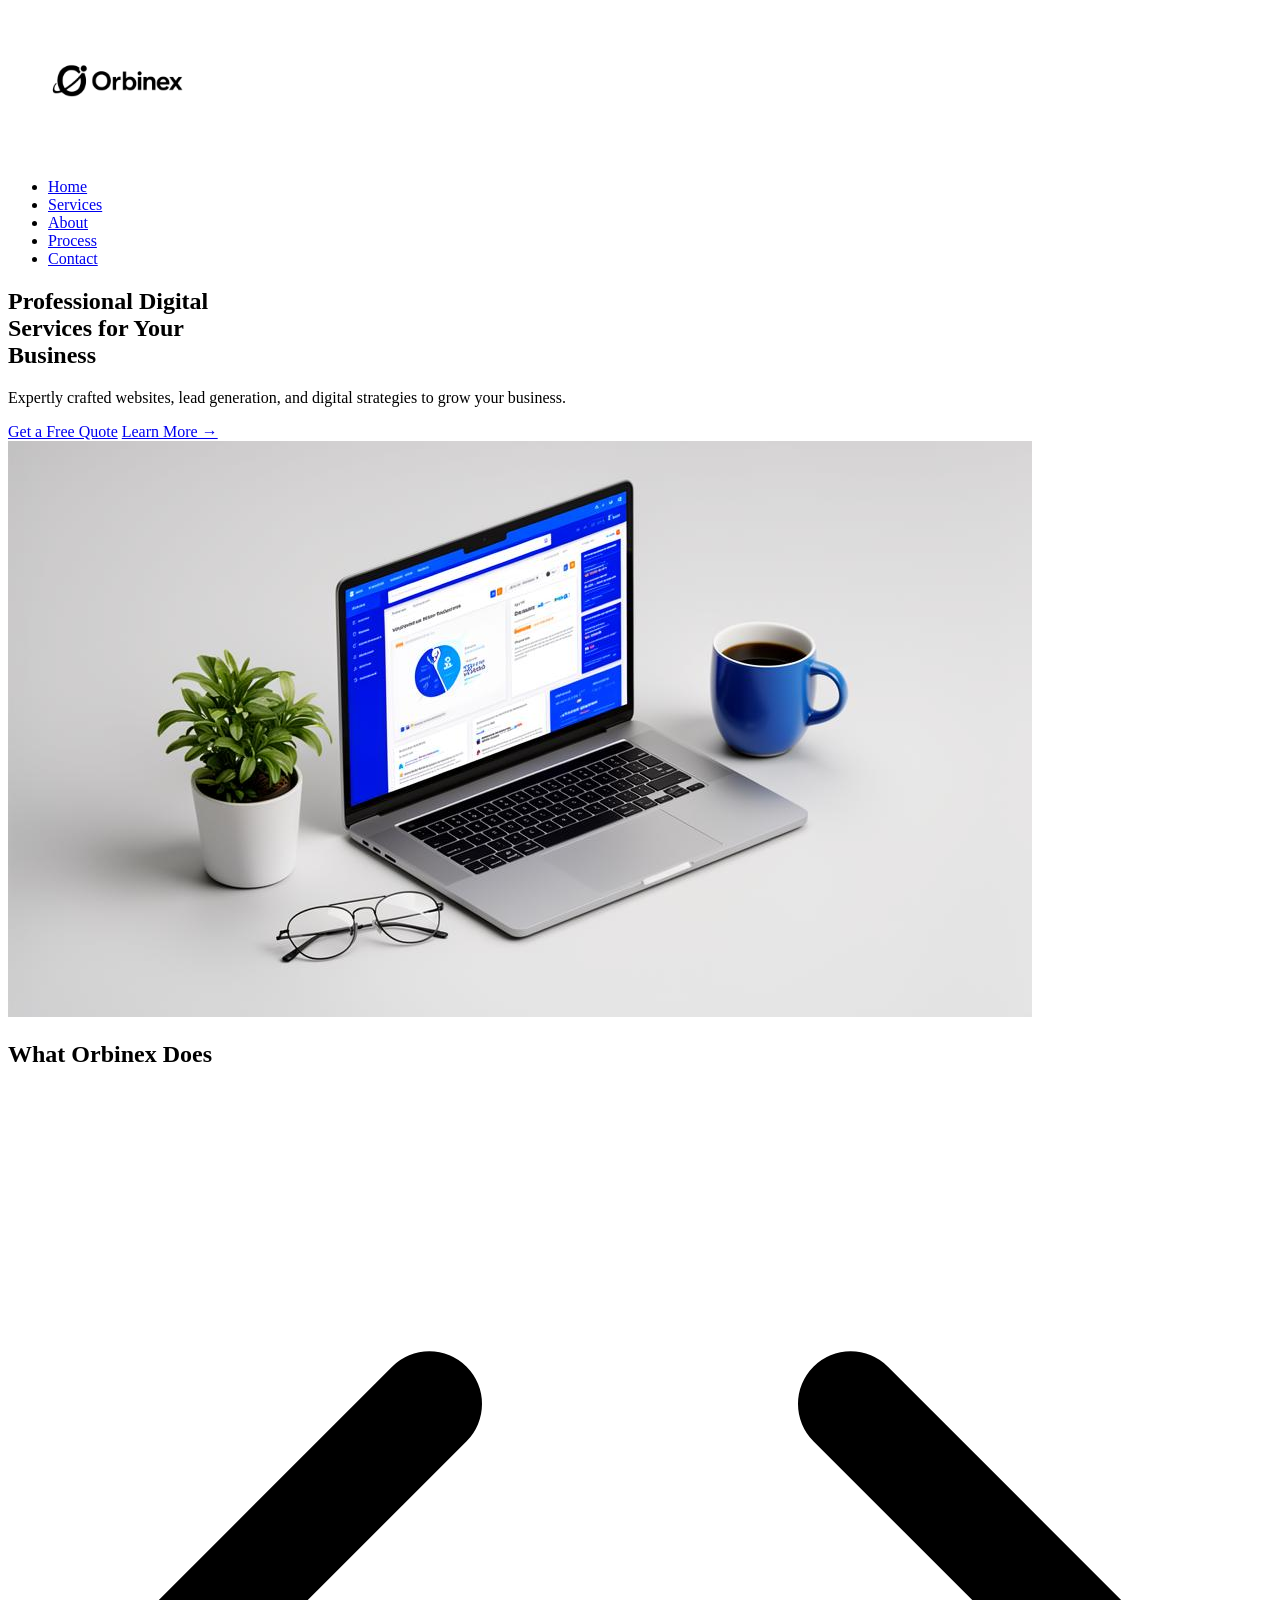
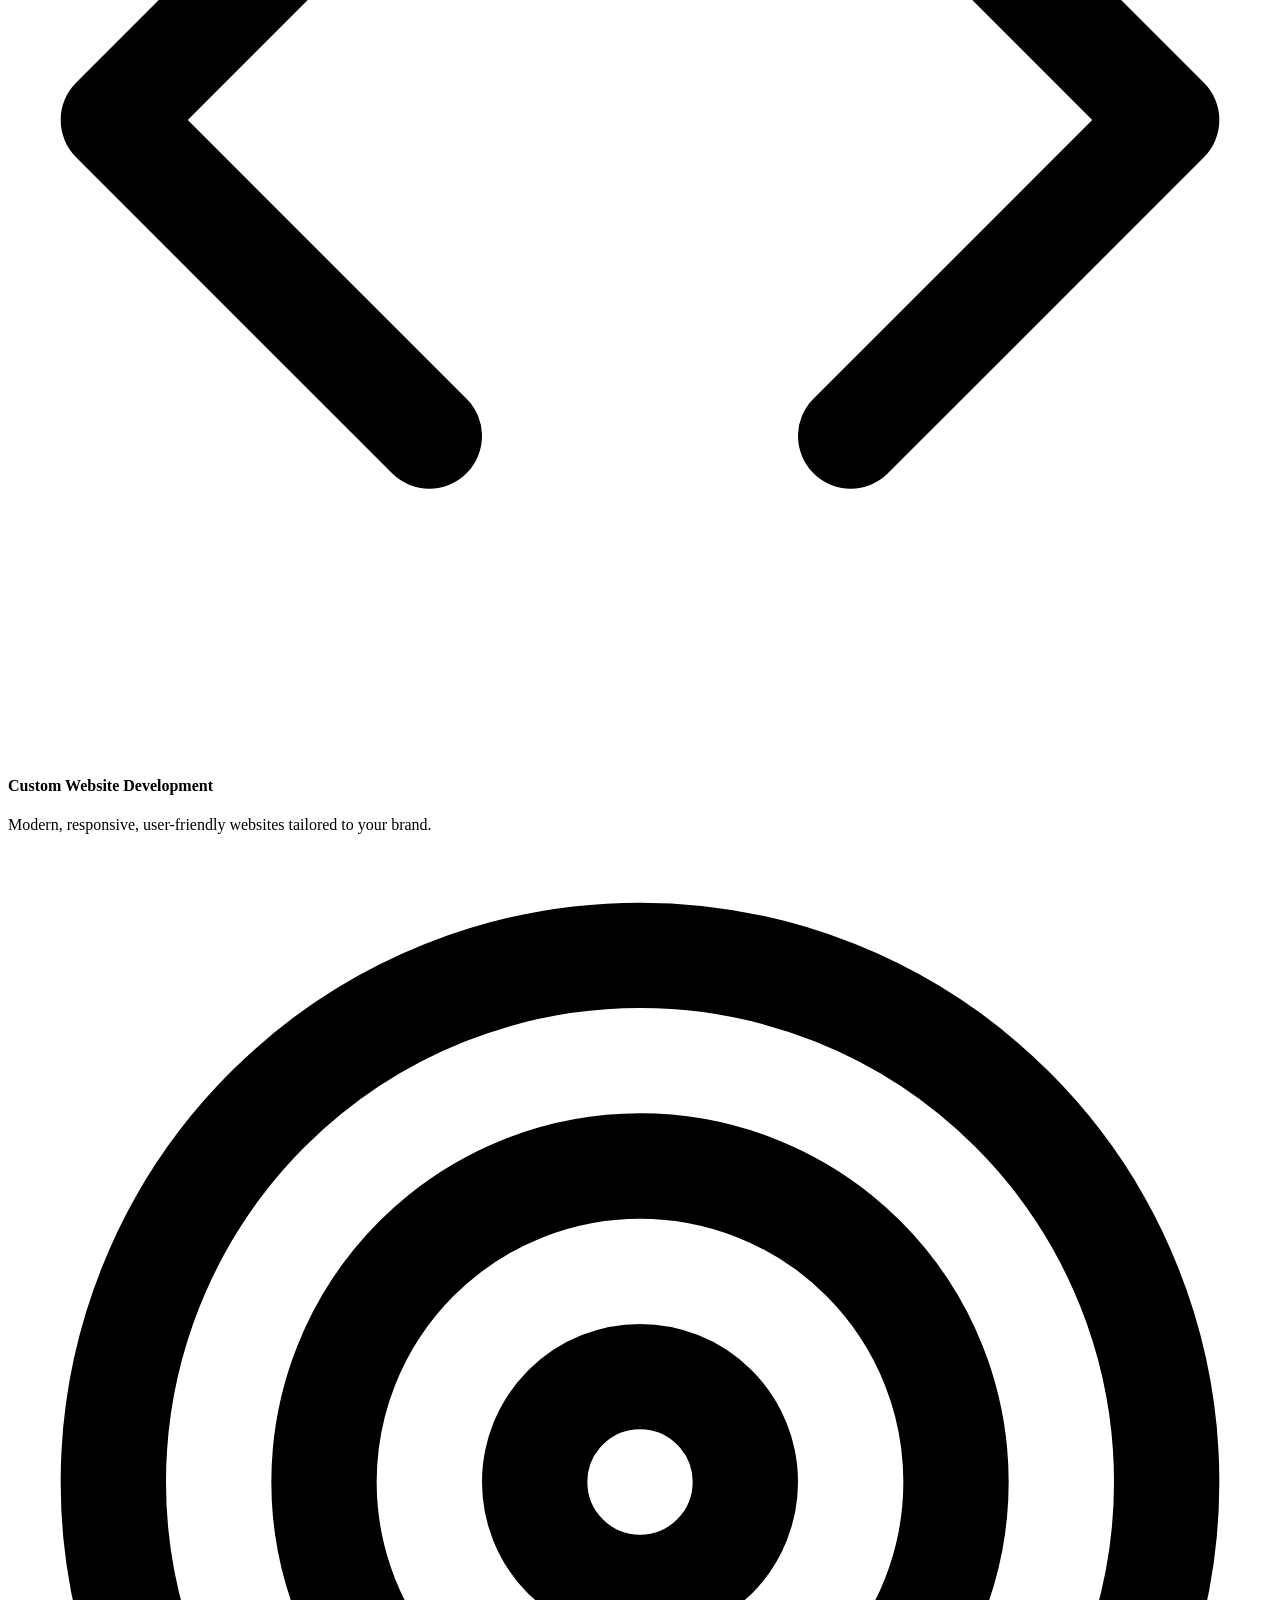
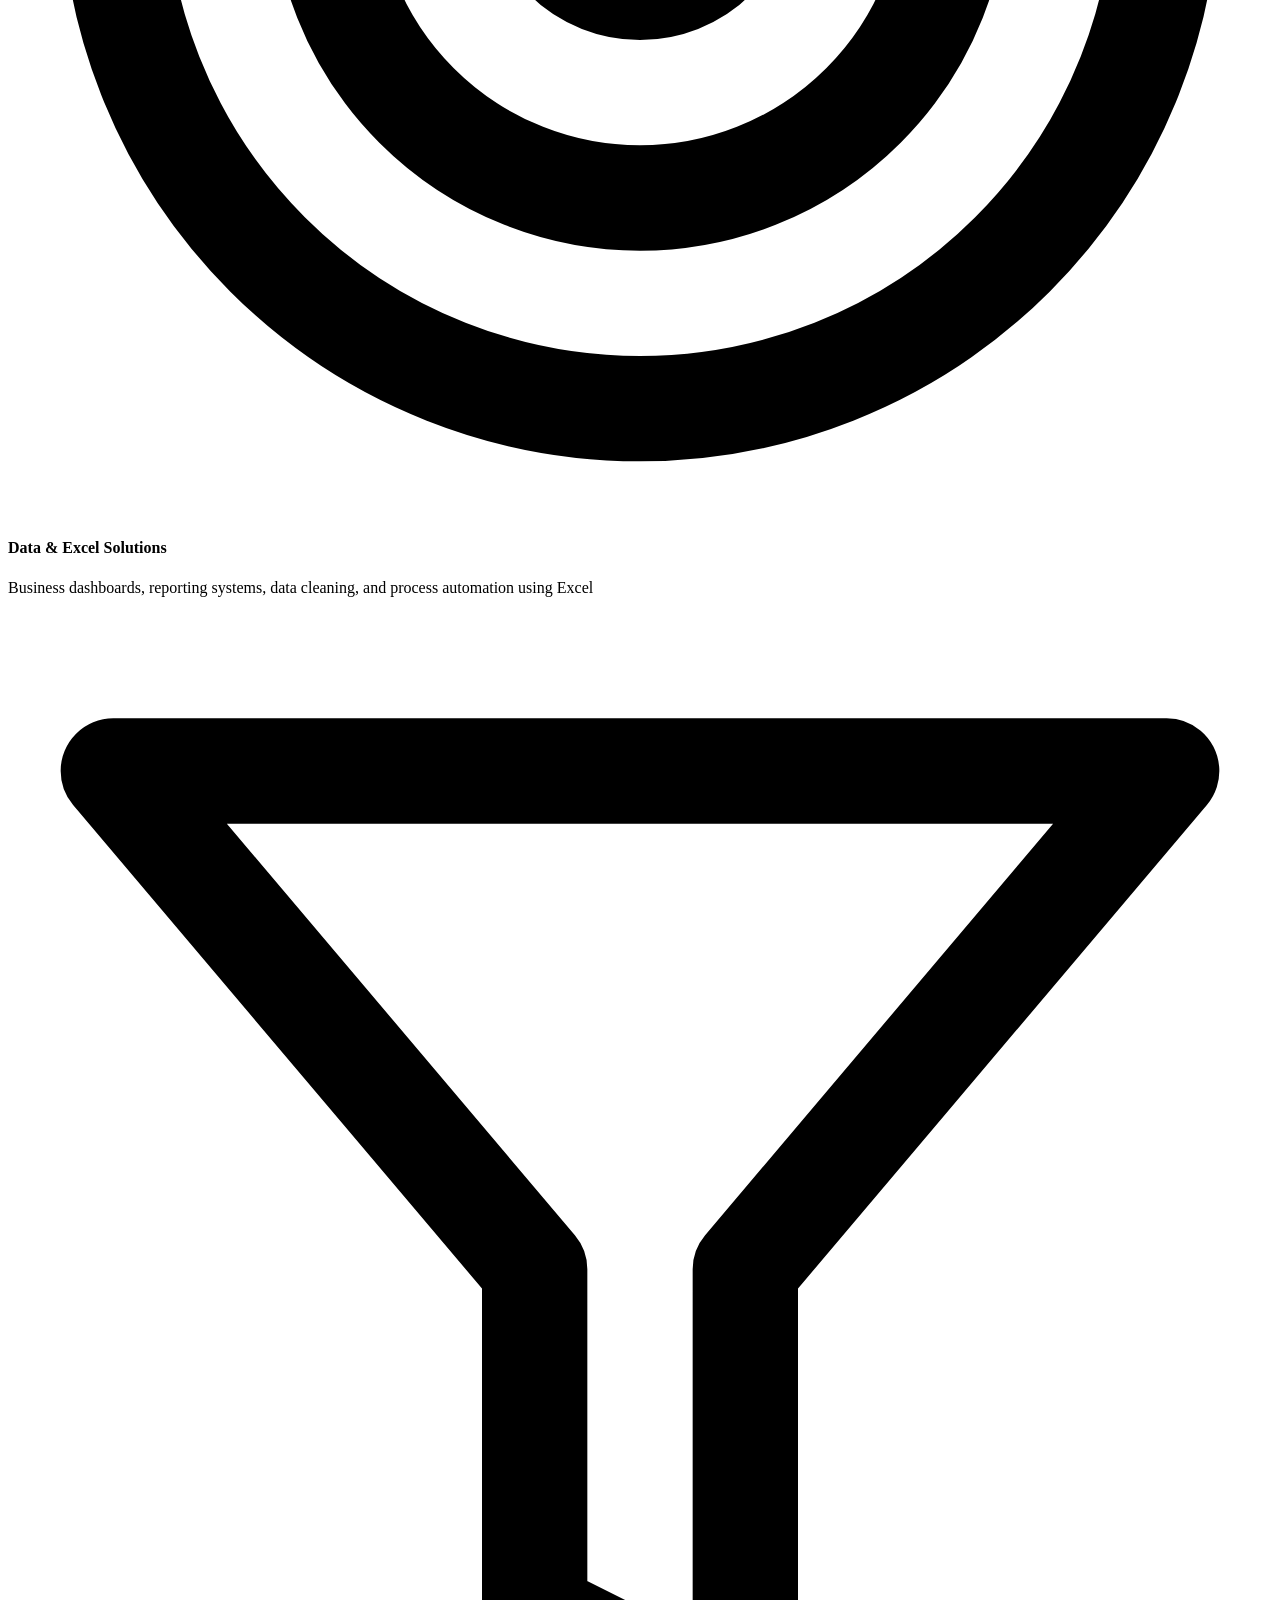
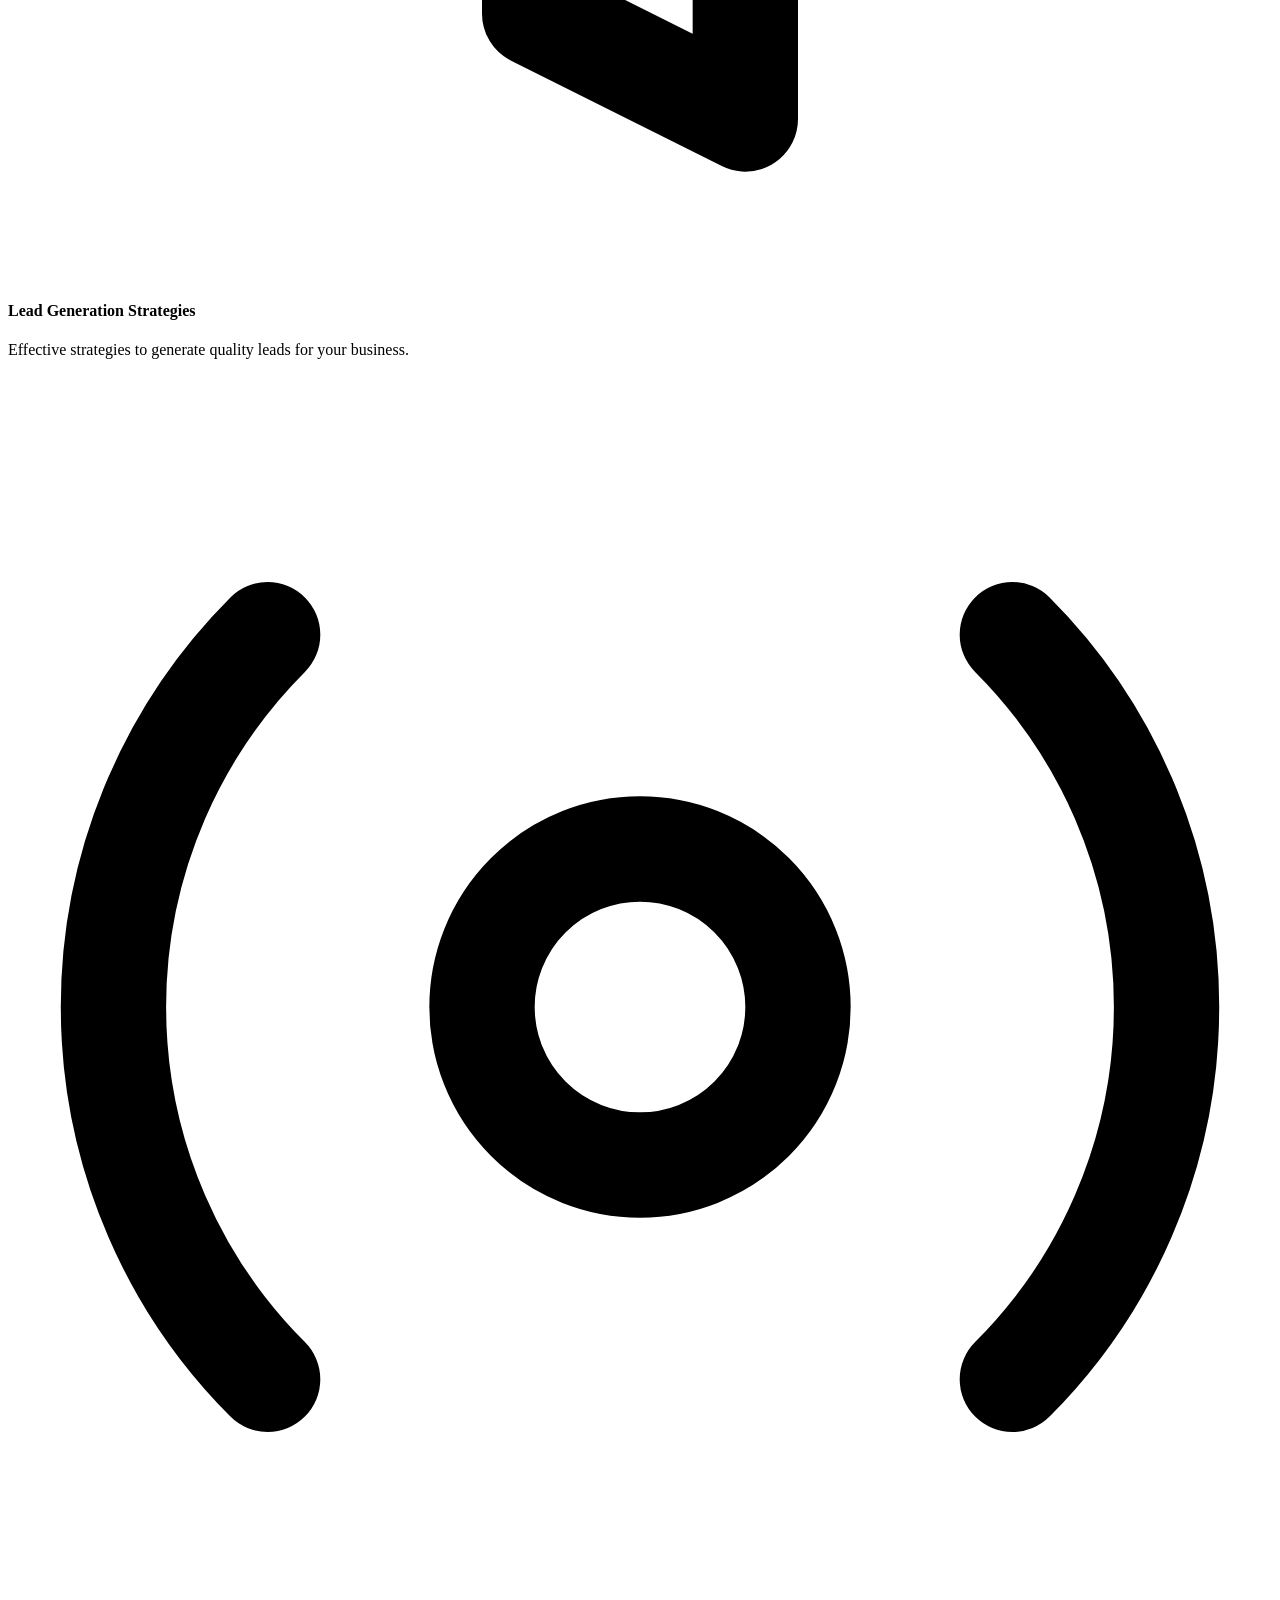
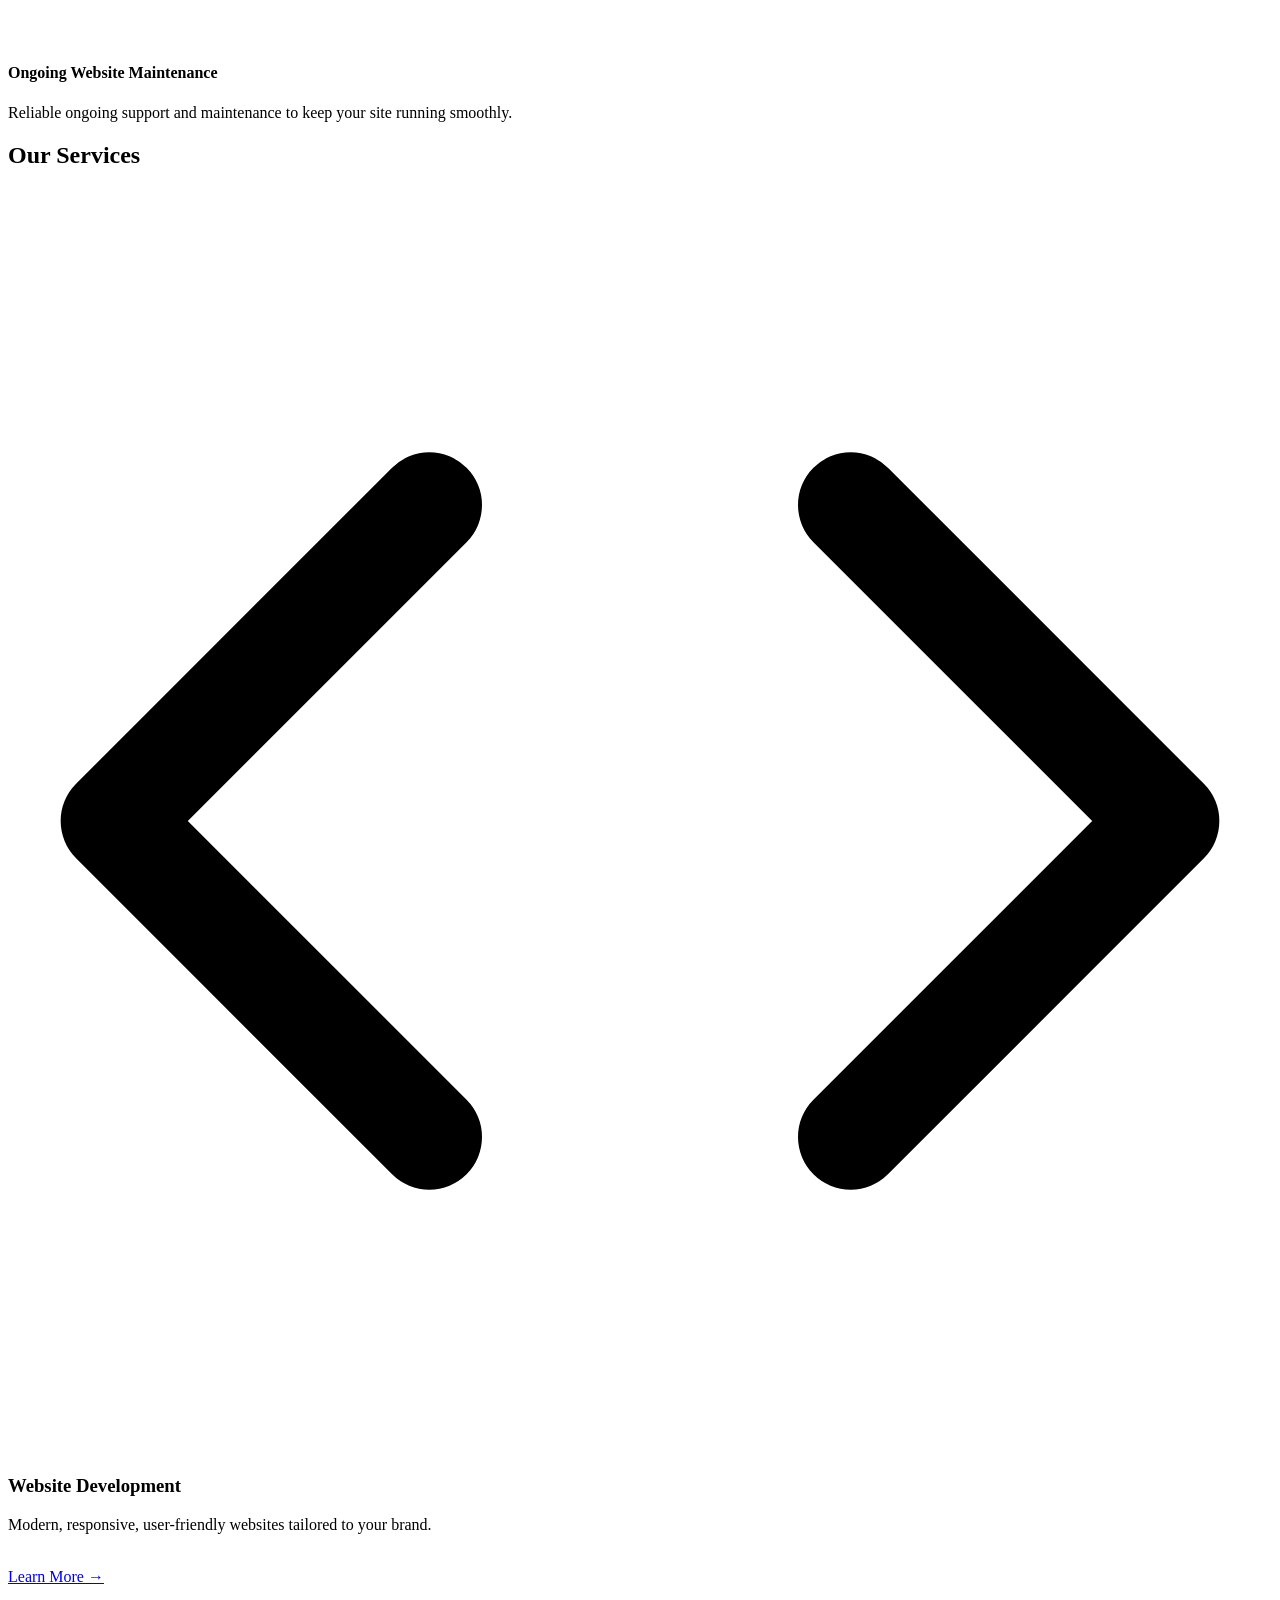
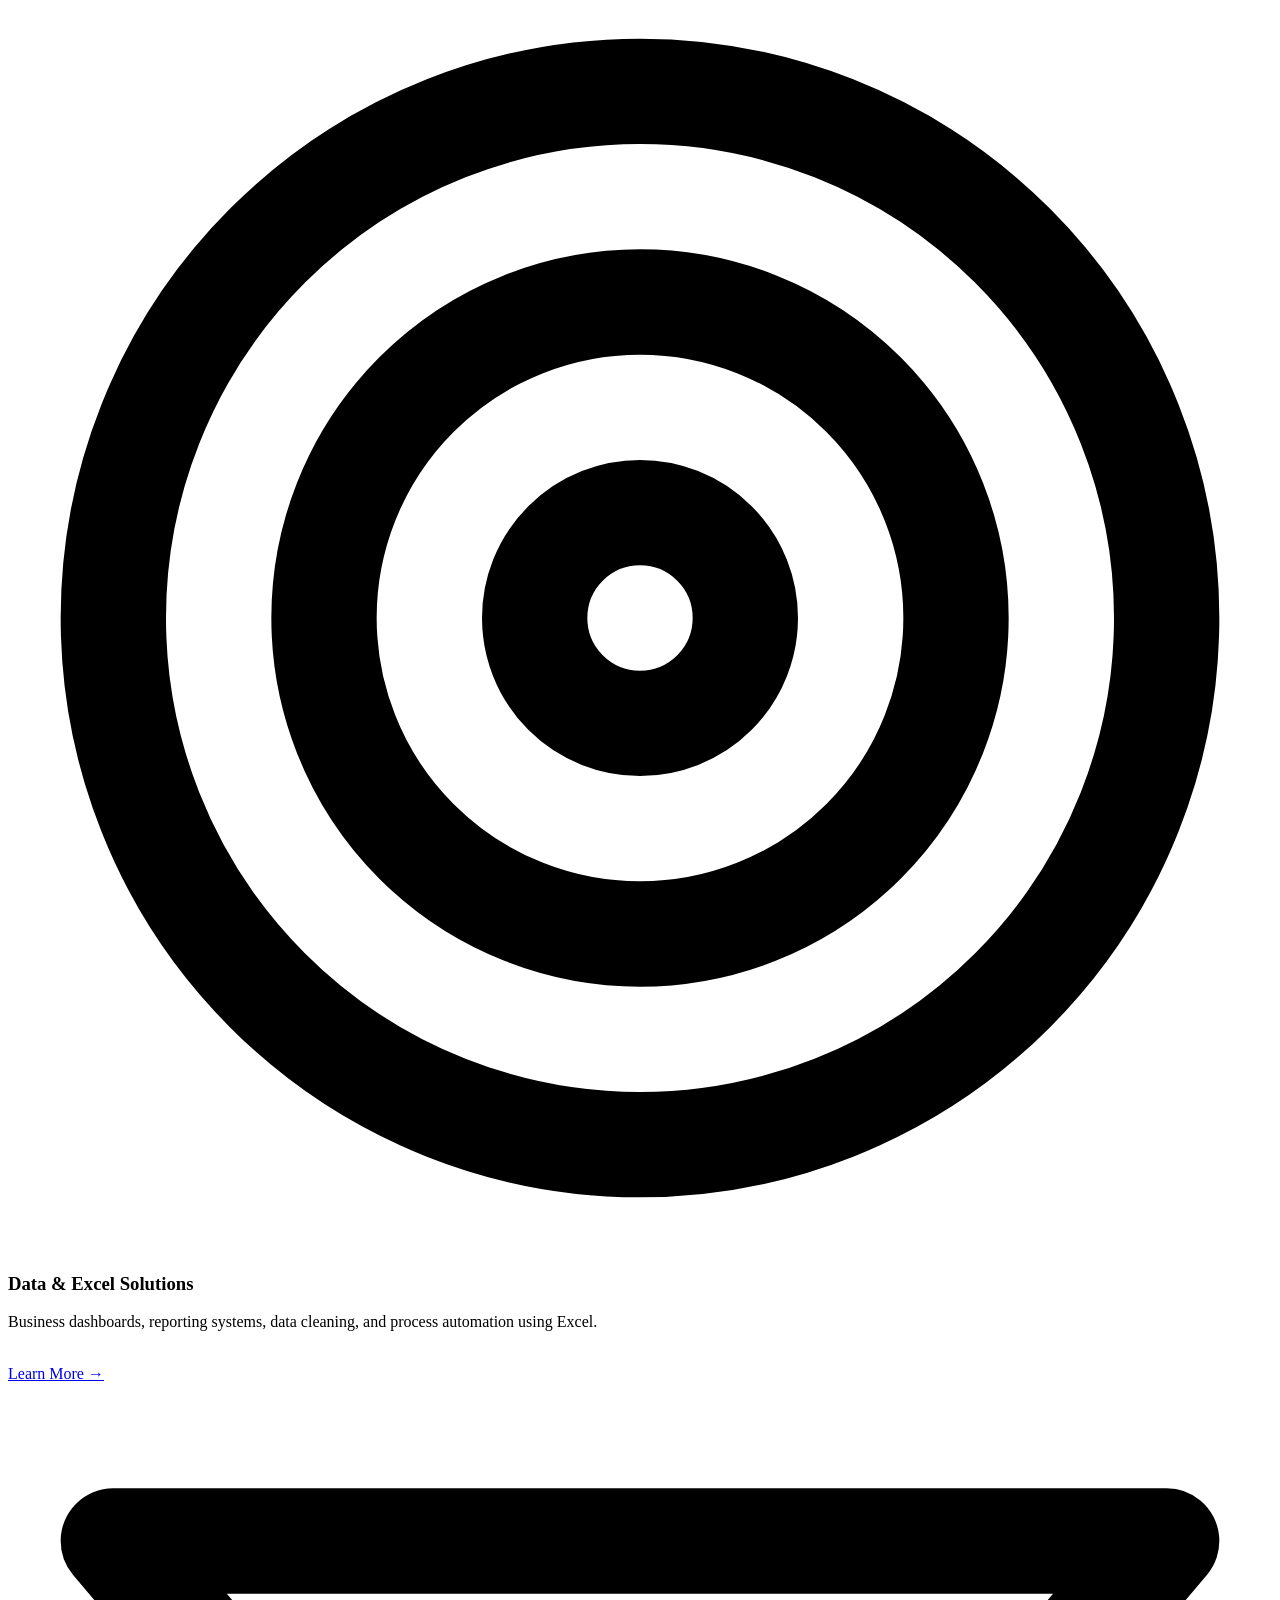
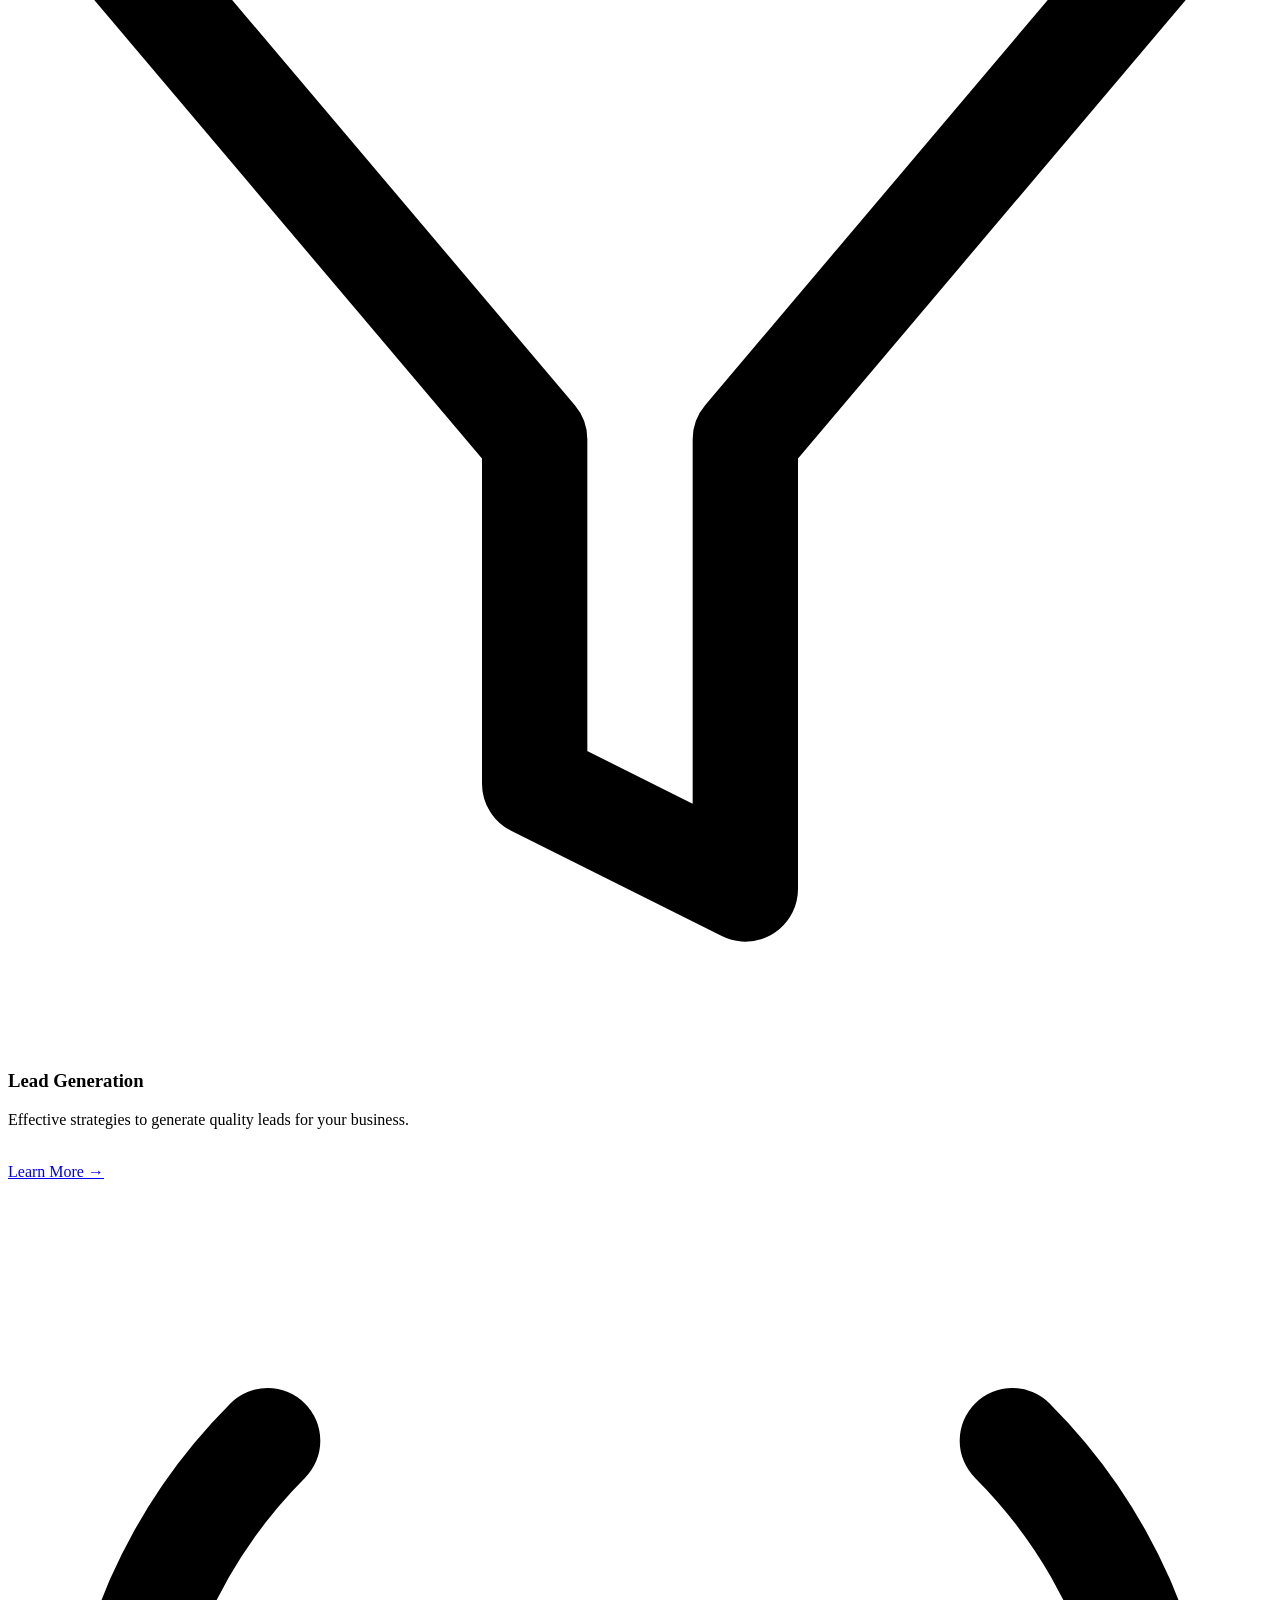
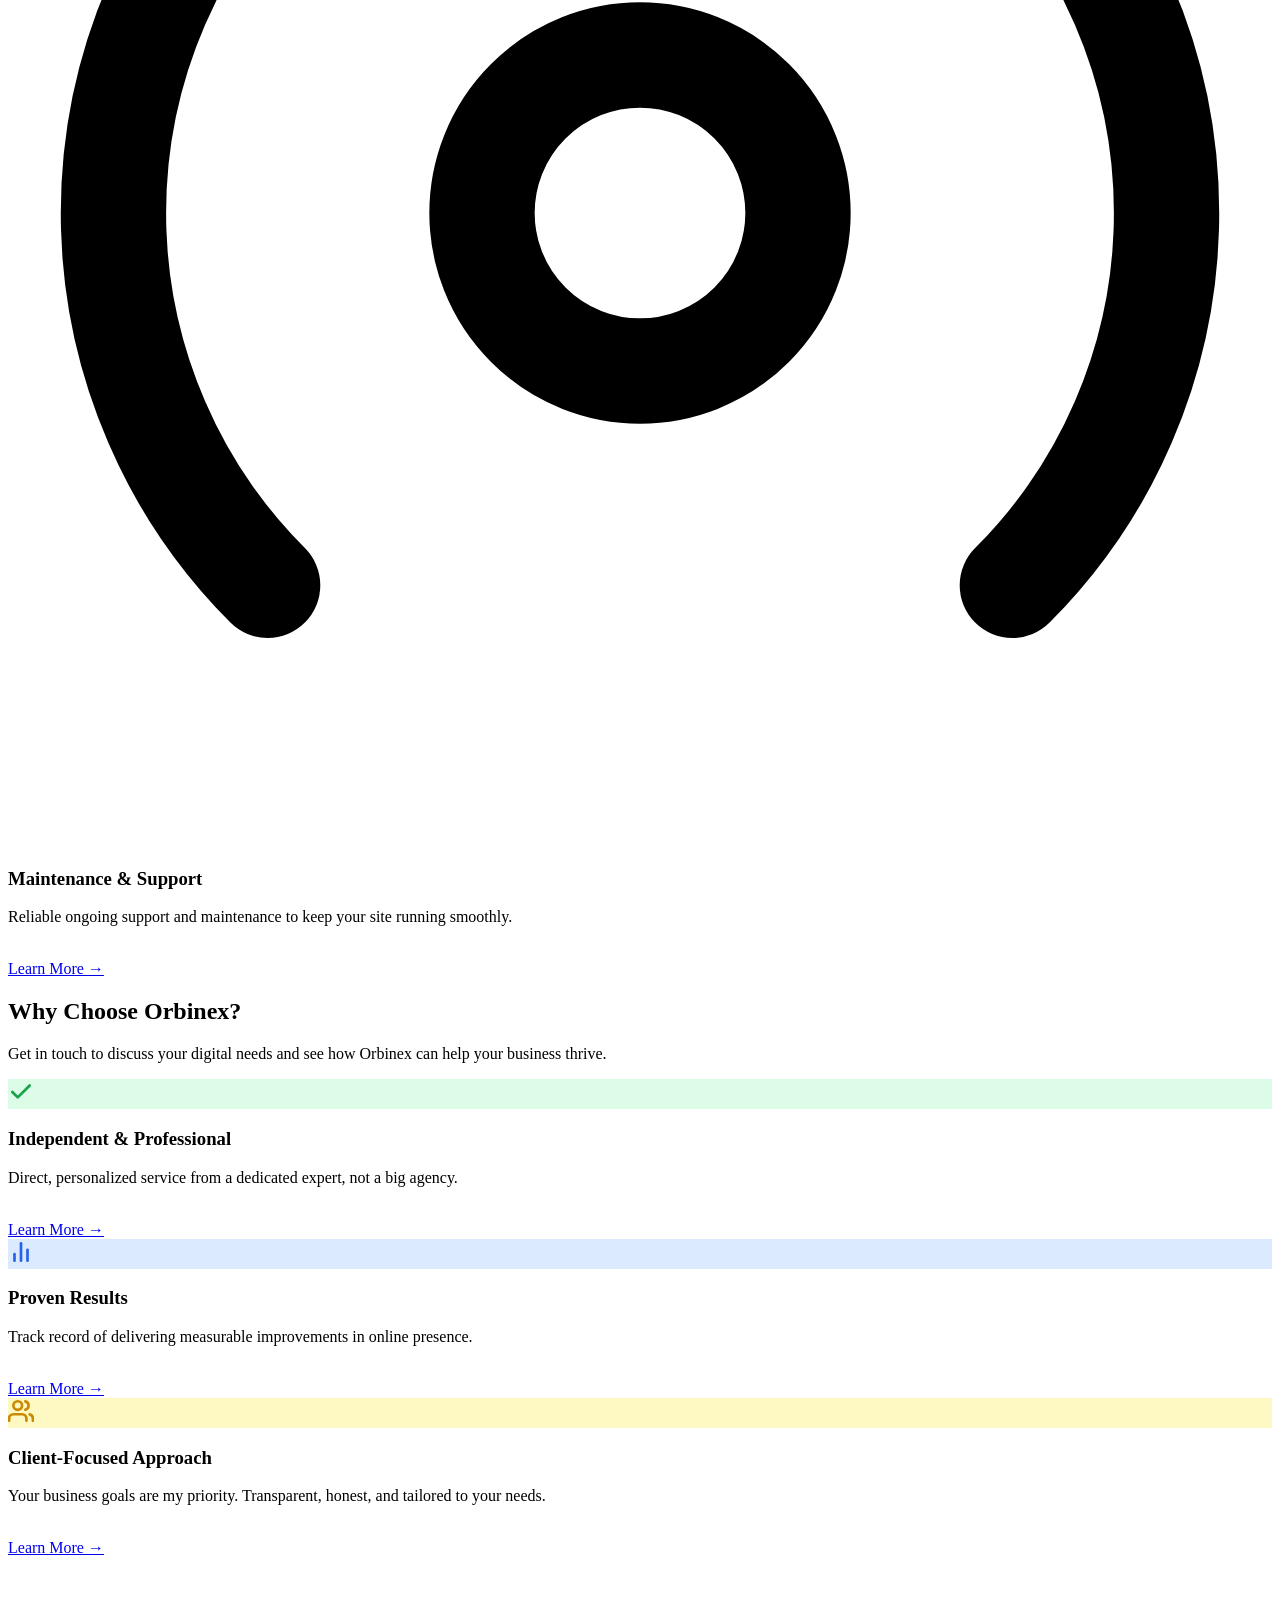
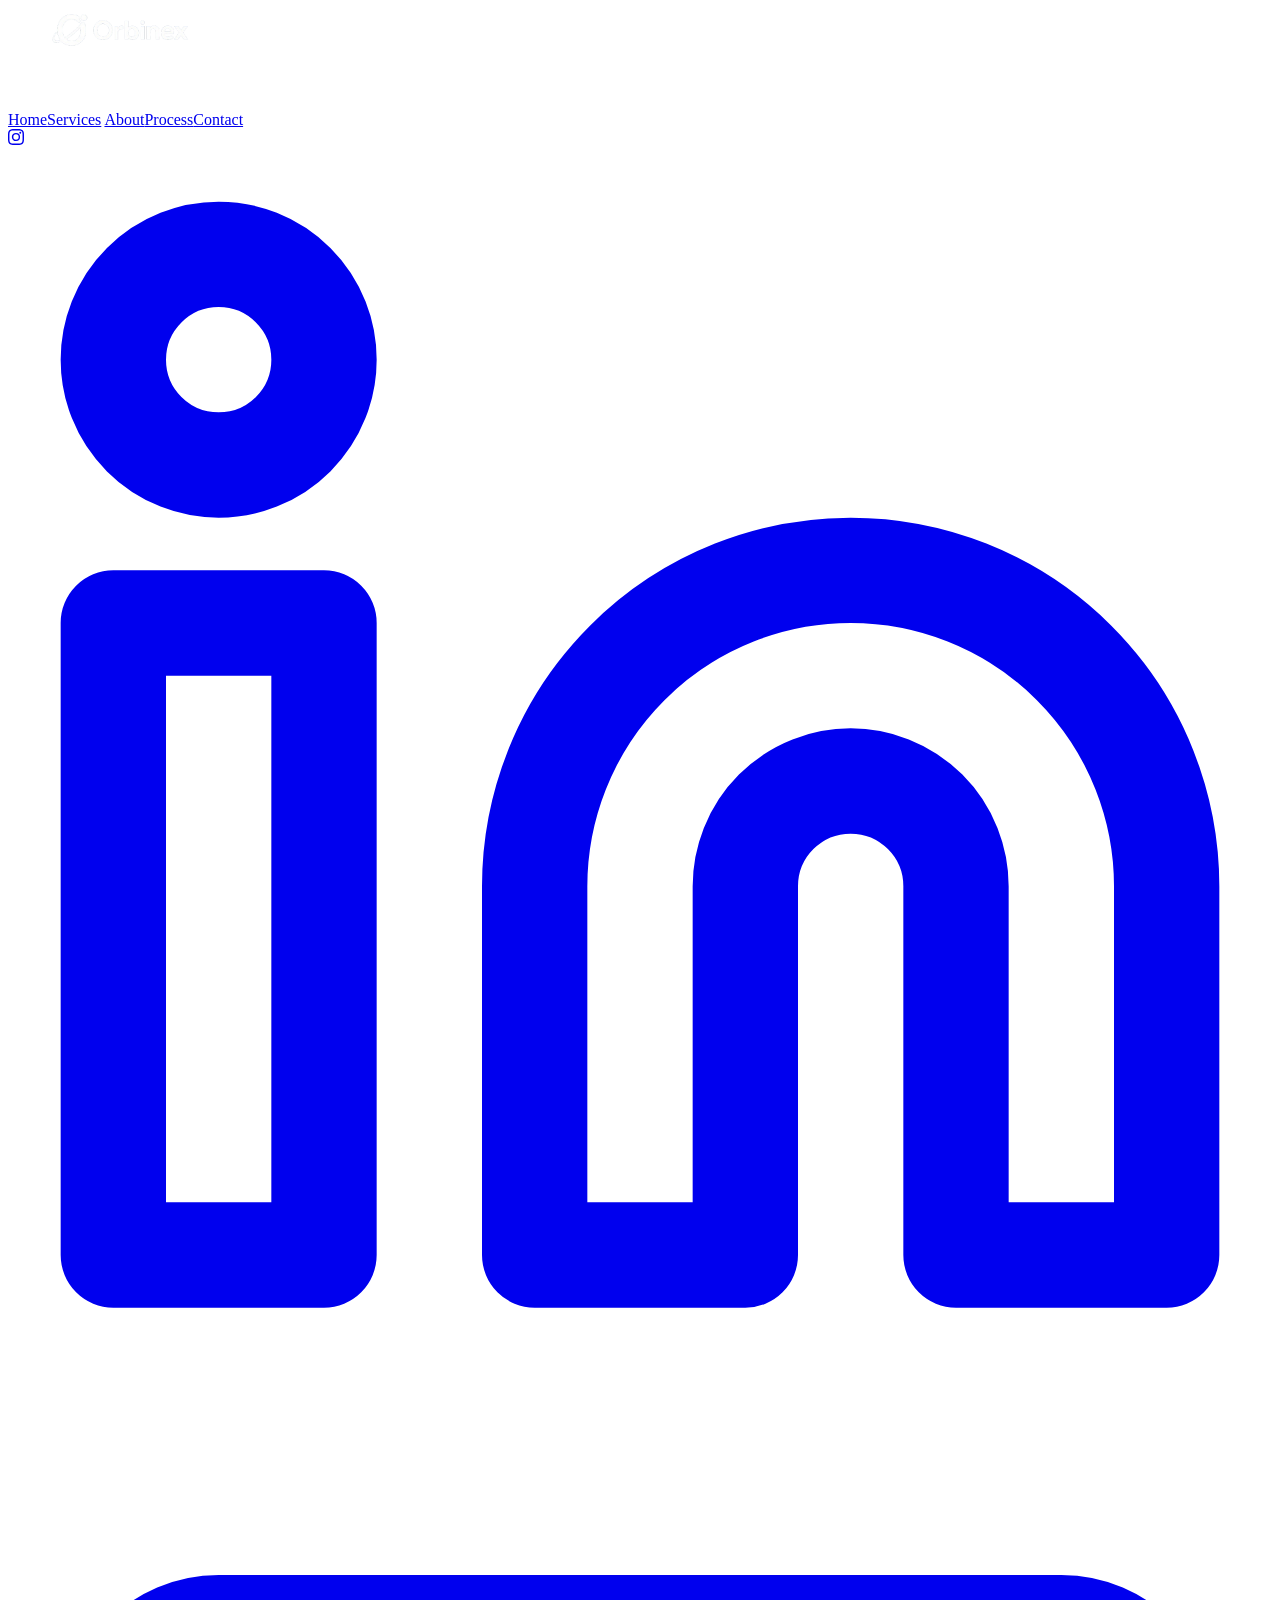
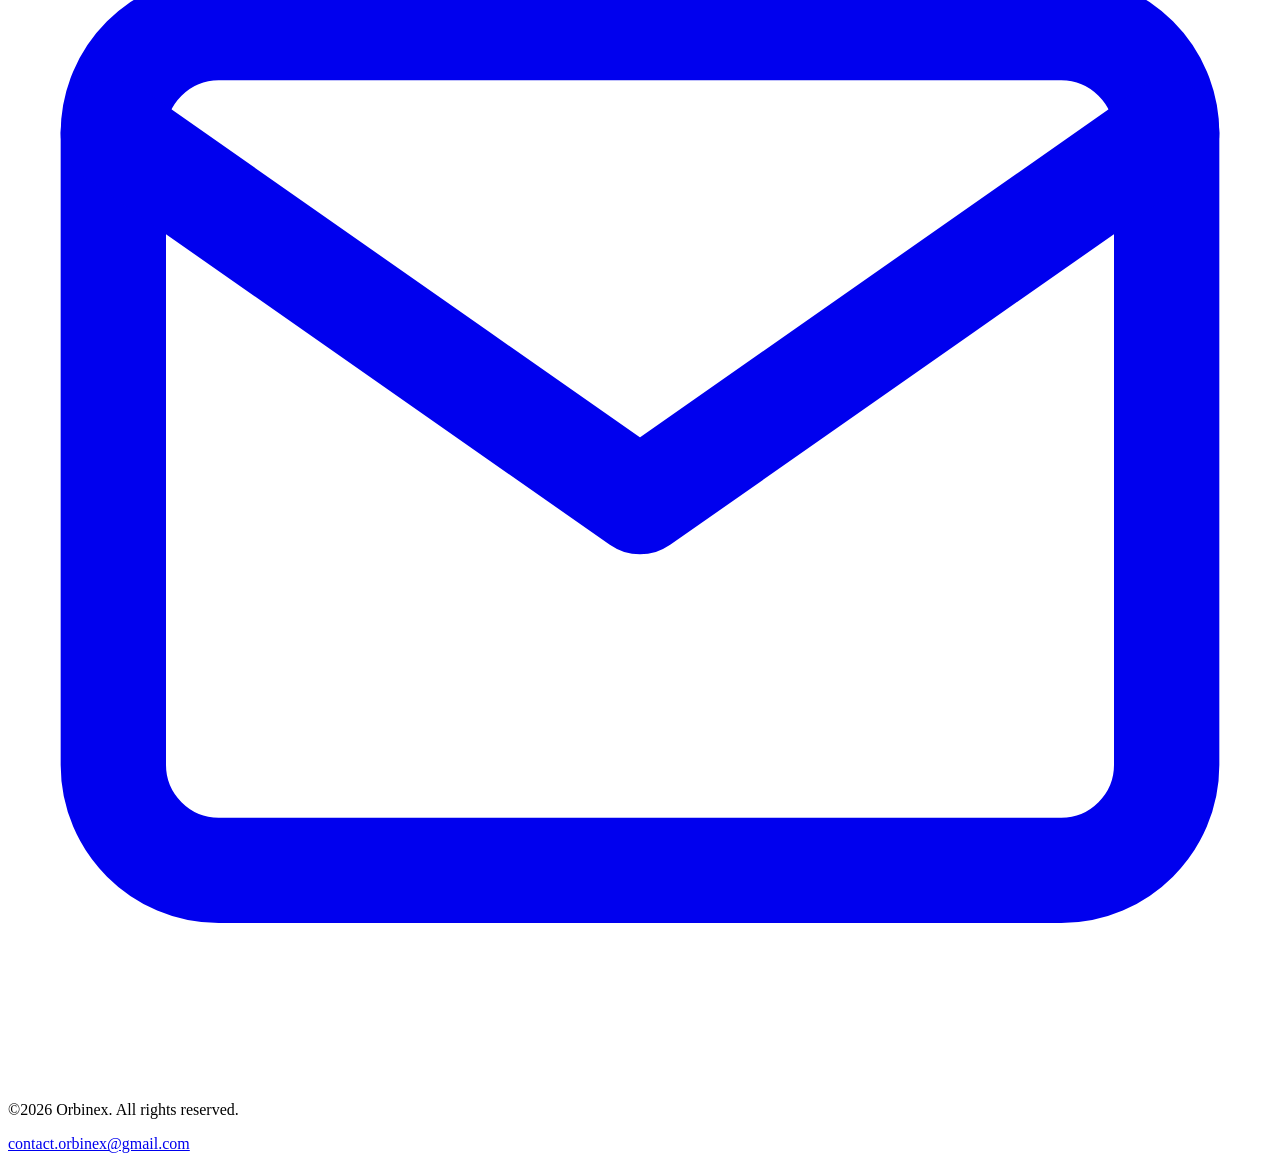
==== index.html @ f8b2dd3d "adding Source files" ====
<!DOCTYPE html>
<html lang="en">

<head>
  <meta charset="UTF-8" />
  <meta name="viewport" content="width=device-width,initial-scale=1.0" />
  <title>Orbinex - Professional Digital Services</title>
  <link rel="preconnect" href="https://fonts.googleapis.com" />
  <link href="https://fonts.googleapis.com/css2?family=Inter:wght@400;500;600;700;800&display=swap" rel="stylesheet" />
  <link rel="stylesheet" href="style.css" />
  <link rel="icon" type="image.jpeg" href="Images/favicon.jpeg" />
</head>

<body>
  <nav class="navbar">
    <div class="nav-container">
      <img src="Images/logobgrembl.png" height="150px" alt="logo-icon" />
      <ul class="nav-links">
        <li><a href="index.html" class="active">Home</a></li>
        <li><a href="services.html">Services</a></li>
        <li><a href="about.html">About</a></li>
        <li><a href="process.html">Process</a></li>
        <li><a href="contact.html" class="nav-contact-btn">Contact</a></li>
      </ul>
    </div>
  </nav>

  <section class="home-hero">
    <div class="home-hero-inner">
      <div class="home-hero-text">
        <h1>Professional Digital<br />Services for Your<br />Business</h1>
        <p>
          Expertly crafted websites, lead generation, and digital strategies
          to grow your business.
        </p>
        <div class="home-hero-btns">
          <a href="contact.html" class="btn-primary">Get a Free Quote</a>
          <a href="about.html" class="link-more">Learn More &#8594;</a>
        </div>
      </div>
      <div class="home-hero-img">
        <img src="Images/hero-laptop.jpg" alt="Professional workspace" />
      </div>
    </div>
  </section>

  <section class="section">
    <div class="section-inner">
      <div class="section-header">
        <h2>What Orbinex Does</h2>
      </div>
      <div class="what-grid">
        <div class="what-item">
          <div class="what-item-icon">
            <svg viewBox="0 0 24 24" fill="none" stroke="currentColor" stroke-width="2" stroke-linecap="round"
              stroke-linejoin="round">
              <polyline points="16 18 22 12 16 6" />
              <polyline points="8 6 2 12 8 18" />
            </svg>
          </div>
          <div>
            <h4>Custom Website Development</h4>
            <p>
              Modern, responsive, user-friendly websites tailored to your
              brand.
            </p>
          </div>
        </div>
        <div class="what-item">
          <div class="what-item-icon">
            <svg viewBox="0 0 24 24" fill="none" stroke="currentColor" stroke-width="2" stroke-linecap="round"
              stroke-linejoin="round">
              <circle cx="12" cy="12" r="10" />
              <circle cx="12" cy="12" r="6" />
              <circle cx="12" cy="12" r="2" />
            </svg>
          </div>
          <div>
            <h4>Data & Excel Solutions</h4>
            <p>
              Business dashboards, reporting systems, data cleaning, and
              process automation using Excel
            </p>
          </div>
        </div>
        <div class="what-item">
          <div class="what-item-icon">
            <svg viewBox="0 0 24 24" fill="none" stroke="currentColor" stroke-width="2" stroke-linecap="round"
              stroke-linejoin="round">
              <polygon points="22 3 2 3 10 12.46 10 19 14 21 14 12.46 22 3" />
            </svg>
          </div>
          <div>
            <h4>Lead Generation Strategies</h4>
            <p>
              Effective strategies to generate quality leads for your
              business.
            </p>
          </div>
        </div>
        <div class="what-item">
          <div class="what-item-icon">
            <svg viewBox="0 0 24 24" fill="none" stroke="currentColor" stroke-width="2" stroke-linecap="round"
              stroke-linejoin="round">
              <circle cx="12" cy="12" r="3" />
              <path d="M19.07 4.93a10 10 0 0 1 0 14.14M4.93 4.93a10 10 0 0 0 0 14.14" />
            </svg>
          </div>
          <div>
            <h4>Ongoing Website Maintenance</h4>
            <p>
              Reliable ongoing support and maintenance to keep your site
              running smoothly.
            </p>
          </div>
        </div>
      </div>
    </div>
  </section>

  <section class="section section-gray">
    <div class="section-inner">
      <div class="section-header">
        <h2>Our Services</h2>
      </div>
      <div class="services-home-grid">
        <div class="card">
          <div class="card-icon">
            <svg viewBox="0 0 24 24" fill="none" stroke="currentColor" stroke-width="2" stroke-linecap="round"
              stroke-linejoin="round">
              <polyline points="16 18 22 12 16 6" />
              <polyline points="8 6 2 12 8 18" />
            </svg>
          </div>
          <h3>Website Development</h3>
          <p>
            Modern, responsive, user-friendly websites tailored to your brand.
          </p>
          <br /><a href="services.html" class="link-more">Learn More &#8594;</a>
        </div>
        <div class="card">
          <div class="card-icon">
            <svg viewBox="0 0 24 24" fill="none" stroke="currentColor" stroke-width="2" stroke-linecap="round"
              stroke-linejoin="round">
              <circle cx="12" cy="12" r="10" />
              <circle cx="12" cy="12" r="6" />
              <circle cx="12" cy="12" r="2" />
            </svg>
          </div>
          <h3>Data & Excel Solutions</h3>
          <p>
            Business dashboards, reporting systems, data cleaning, and process
            automation using Excel.
          </p>
          <br /><a href="services.html" class="link-more">Learn More &#8594;</a>
        </div>
        <div class="card">
          <div class="card-icon">
            <svg viewBox="0 0 24 24" fill="none" stroke="currentColor" stroke-width="2" stroke-linecap="round"
              stroke-linejoin="round">
              <polygon points="22 3 2 3 10 12.46 10 19 14 21 14 12.46 22 3" />
            </svg>
          </div>
          <h3>Lead Generation</h3>
          <p>
            Effective strategies to generate quality leads for your business.
          </p>
          <br /><a href="services.html" class="link-more">Learn More &#8594;</a>
        </div>
        <div class="card">
          <div class="card-icon">
            <svg viewBox="0 0 24 24" fill="none" stroke="currentColor" stroke-width="2" stroke-linecap="round"
              stroke-linejoin="round">
              <circle cx="12" cy="12" r="3" />
              <path d="M19.07 4.93a10 10 0 0 1 0 14.14M4.93 4.93a10 10 0 0 0 0 14.14" />
            </svg>
          </div>
          <h3>Maintenance &amp; Support</h3>
          <p>
            Reliable ongoing support and maintenance to keep your site running
            smoothly.
          </p>
          <br /><a href="services.html" class="link-more">Learn More &#8594;</a>
        </div>
      </div>
    </div>
  </section>

  <section class="section">
    <div class="section-inner">
      <div class="section-header">
        <h2>Why Choose Orbinex?</h2>
        <p>
          Get in touch to discuss your digital needs and see how Orbinex can
          help your business thrive.
        </p>
      </div>
      <div class="why-grid">
        <div class="card">
          <div class="why-icon-colored" style="background: #dcfce7">
            <svg width="26" height="26" viewBox="0 0 24 24" fill="none" stroke="#16a34a" stroke-width="2.5"
              stroke-linecap="round" stroke-linejoin="round">
              <polyline points="20 6 9 17 4 12" />
            </svg>
          </div>
          <h3>Independent &amp; Professional</h3>
          <p>
            Direct, personalized service from a dedicated expert, not a big
            agency.
          </p>
          <br /><a href="about.html" class="link-more">Learn More &#8594;</a>
        </div>
        <div class="card">
          <div class="why-icon-colored" style="background: #dbeafe">
            <svg width="26" height="26" viewBox="0 0 24 24" fill="none" stroke="#2563eb" stroke-width="2.5"
              stroke-linecap="round" stroke-linejoin="round">
              <line x1="18" y1="20" x2="18" y2="10" />
              <line x1="12" y1="20" x2="12" y2="4" />
              <line x1="6" y1="20" x2="6" y2="14" />
            </svg>
          </div>
          <h3>Proven Results</h3>
          <p>
            Track record of delivering measurable improvements in online
            presence.
          </p>
          <br /><a href="about.html" class="link-more">Learn More &#8594;</a>
        </div>
        <div class="card">
          <div class="why-icon-colored" style="background: #fef9c3">
            <svg width="26" height="26" viewBox="0 0 24 24" fill="none" stroke="#ca8a04" stroke-width="2.5"
              stroke-linecap="round" stroke-linejoin="round">
              <path d="M17 21v-2a4 4 0 0 0-4-4H5a4 4 0 0 0-4 4v2" />
              <circle cx="9" cy="7" r="4" />
              <path d="M23 21v-2a4 4 0 0 0-3-3.87" />
              <path d="M16 3.13a4 4 0 0 1 0 7.75" />
            </svg>
          </div>
          <h3>Client-Focused Approach</h3>
          <p>
            Your business goals are my priority. Transparent, honest, and
            tailored to your needs.
          </p>
          <br /><a href="about.html" class="link-more">Learn More &#8594;</a>
        </div>
      </div>
    </div>
  </section>
  <footer class="footer">
    <div class="footer-top">
      <a href="index.html" class="footer-logo">
        <img src="Images/logobgremwh.png" height="150px" alt="logo-icon" />
      </a>
      <nav class="footer-nav">
        <a href="index.html">Home</a><a href="services.html">Services</a>
        <a href="about.html">About</a><a href="process.html">Process</a><a href="contact.html">Contact</a>
      </nav>
      <div class="footer-socials">
        <a class="social-btn" href="https://www.instagram.com/orbinex_global/" target="_blank"><svg
            xmlns="http://www.w3.org/2000/svg" width="16" height="16" fill="currentColor" class="bi bi-instagram"
            viewBox="0 0 16 16">
            <path
              d="M8 0C5.829 0 5.556.01 4.703.048 3.85.088 3.269.222 2.76.42a3.9 3.9 0 0 0-1.417.923A3.9 3.9 0 0 0 .42 2.76C.222 3.268.087 3.85.048 4.7.01 5.555 0 5.827 0 8.001c0 2.172.01 2.444.048 3.297.04.852.174 1.433.372 1.942.205.526.478.972.923 1.417.444.445.89.719 1.416.923.51.198 1.09.333 1.942.372C5.555 15.99 5.827 16 8 16s2.444-.01 3.298-.048c.851-.04 1.434-.174 1.943-.372a3.9 3.9 0 0 0 1.416-.923c.445-.445.718-.891.923-1.417.197-.509.332-1.09.372-1.942C15.99 10.445 16 10.173 16 8s-.01-2.445-.048-3.299c-.04-.851-.175-1.433-.372-1.941a3.9 3.9 0 0 0-.923-1.417A3.9 3.9 0 0 0 13.24.42c-.51-.198-1.092-.333-1.943-.372C10.443.01 10.172 0 7.998 0zm-.717 1.442h.718c2.136 0 2.389.007 3.232.046.78.035 1.204.166 1.486.275.373.145.64.319.92.599s.453.546.598.92c.11.281.24.705.275 1.485.039.843.047 1.096.047 3.231s-.008 2.389-.047 3.232c-.035.78-.166 1.203-.275 1.485a2.5 2.5 0 0 1-.599.919c-.28.28-.546.453-.92.598-.28.11-.704.24-1.485.276-.843.038-1.096.047-3.232.047s-2.39-.009-3.233-.047c-.78-.036-1.203-.166-1.485-.276a2.5 2.5 0 0 1-.92-.598 2.5 2.5 0 0 1-.6-.92c-.109-.281-.24-.705-.275-1.485-.038-.843-.046-1.096-.046-3.233s.008-2.388.046-3.231c.036-.78.166-1.204.276-1.486.145-.373.319-.64.599-.92s.546-.453.92-.598c.282-.11.705-.24 1.485-.276.738-.034 1.024-.044 2.515-.045zm4.988 1.328a.96.96 0 1 0 0 1.92.96.96 0 0 0 0-1.92m-4.27 1.122a4.109 4.109 0 1 0 0 8.217 4.109 4.109 0 0 0 0-8.217m0 1.441a2.667 2.667 0 1 1 0 5.334 2.667 2.667 0 0 1 0-5.334" />
          </svg></a>
        <a class="social-btn" href="https://www.linkedin.com/company/orbinexglobal/" target="_blank"><svg
            viewBox="0 0 24 24" fill="none" stroke="currentColor" stroke-width="2" stroke-linecap="round"
            stroke-linejoin="round">
            <path d="M16 8a6 6 0 0 1 6 6v7h-4v-7a2 2 0 0 0-2-2 2 2 0 0 0-2 2v7h-4v-7a6 6 0 0 1 6-6z" />
            <rect x="2" y="9" width="4" height="12" />
            <circle cx="4" cy="4" r="2" />
          </svg></a>
        <a class="social-btn" href="mailto:contact.orbinex@gmail.com" target="_blank"><svg viewBox="0 0 24 24"
            fill="none" stroke="currentColor" stroke-width="2" stroke-linecap="round" stroke-linejoin="round">
            <path d="M4 4h16c1.1 0 2 .9 2 2v12c0 1.1-.9 2-2 2H4c-1.1 0-2-.9-2-2V6c0-1.1.9-2 2-2z" />
            <polyline points="22,6 12,13 2,6" />
          </svg></a>
      </div>
    </div>
    <div class="footer-bottom">
      <p>&copy;2026 Orbinex. All rights reserved.</p>
      <a href="mailto:contact.orbinex@gmail.com">contact.orbinex@gmail.com</a>
    </div>
  </footer>
  <script src="script.js"></script>
</body>

</html>
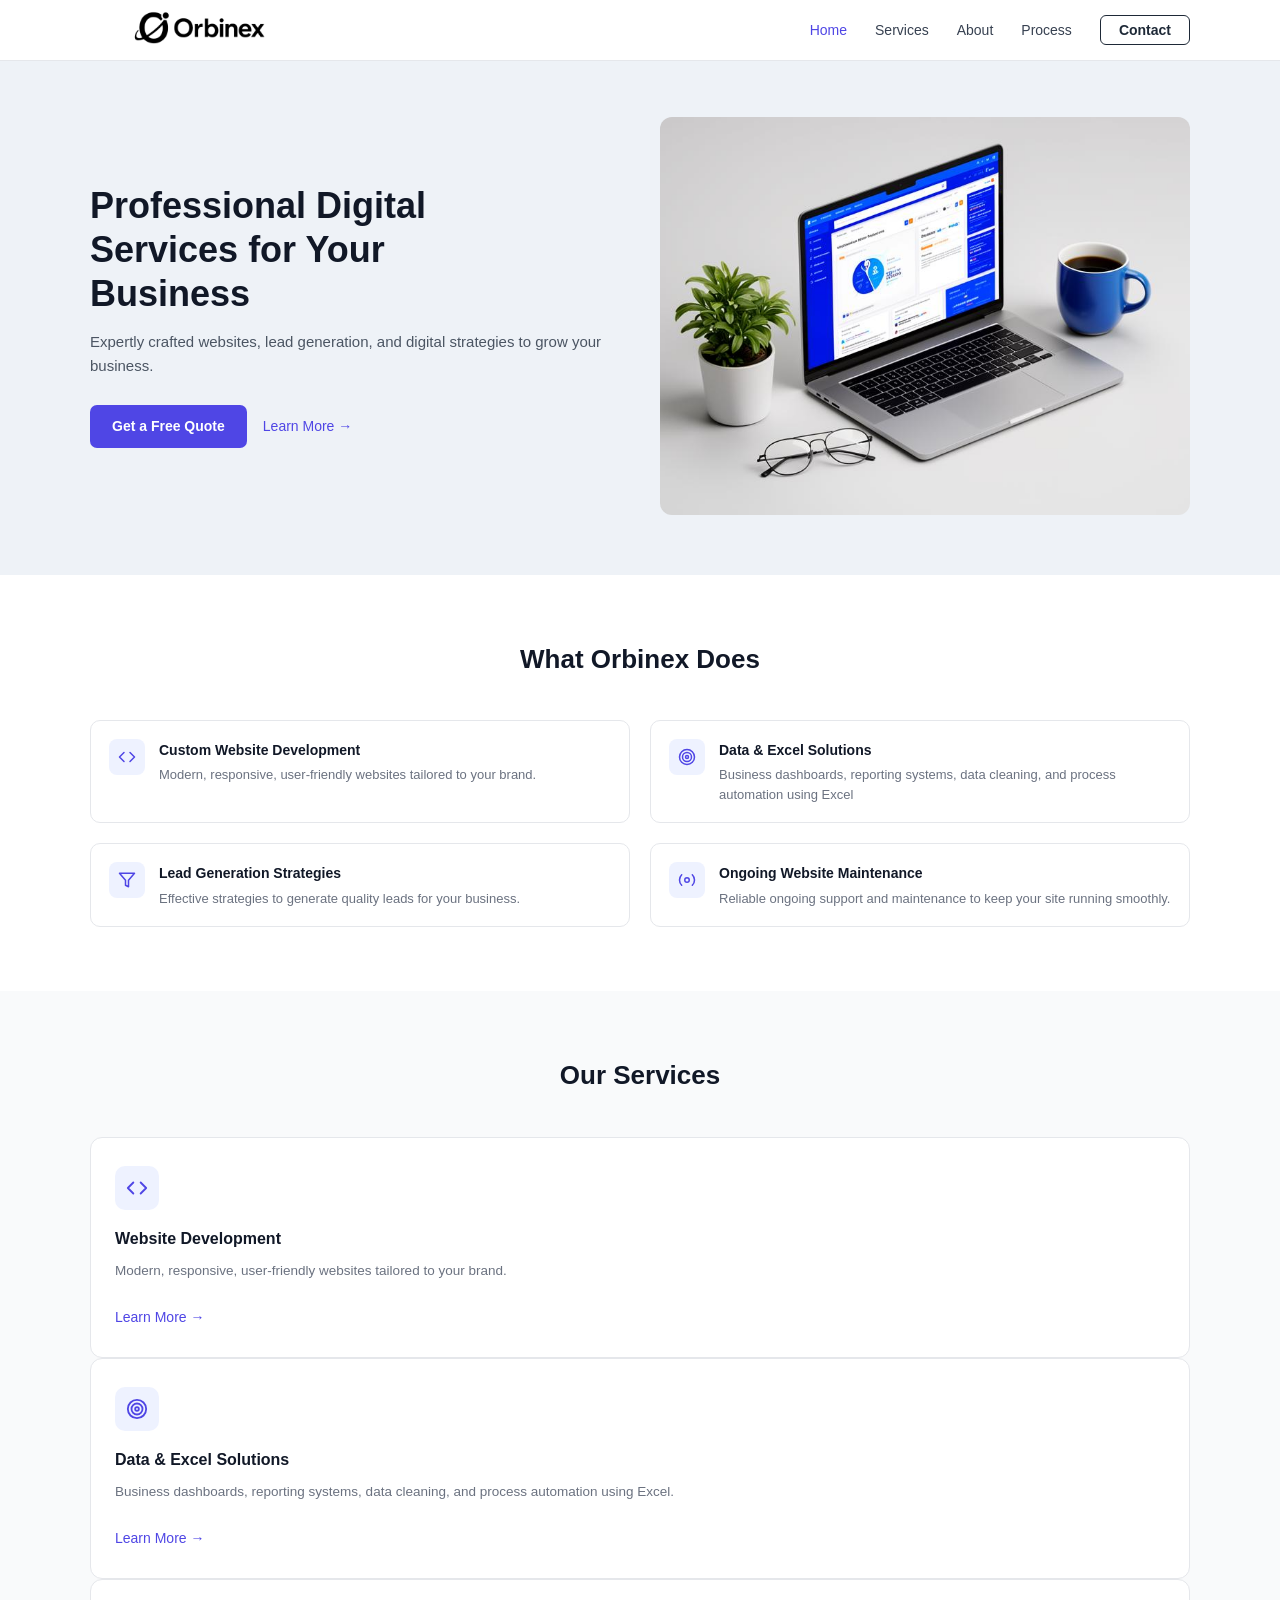
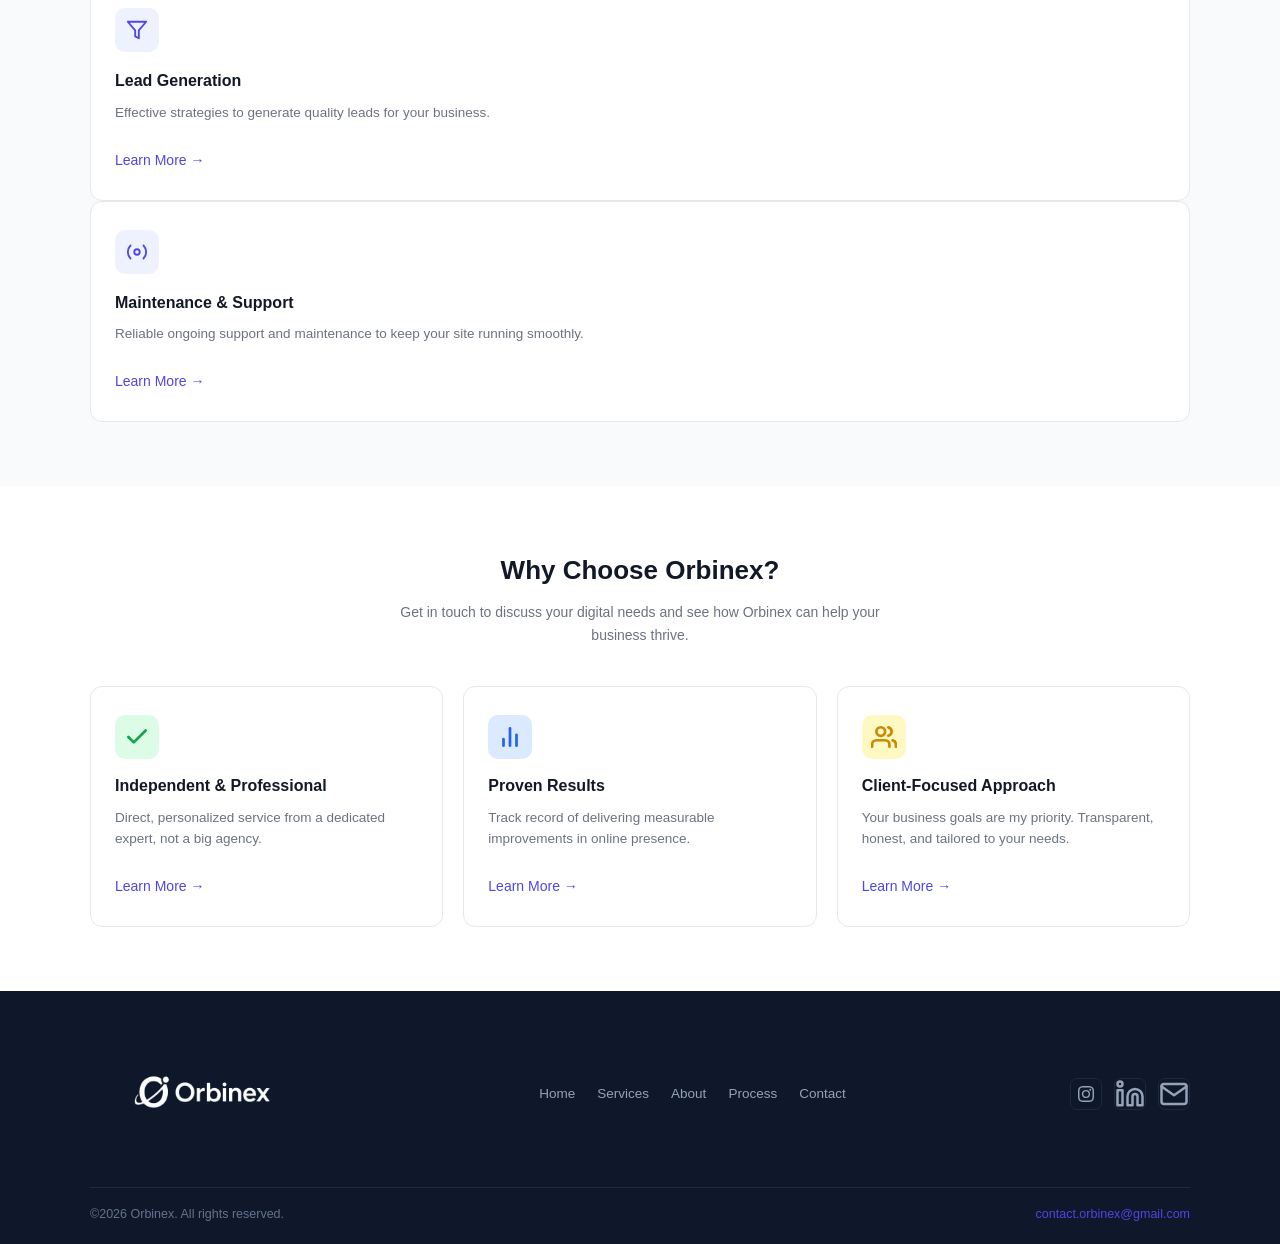
==== commit 7553cd67: "sitemap and robot.txt created" ====
--- a/index.html
+++ b/index.html
@@ -249,7 +249,7 @@
   <footer class="footer">
     <div class="footer-top">
       <a href="index.html" class="footer-logo">
-        <img src="Images/logobgremwh.png" height="150px" alt="logo-icon" />
+        <img src="Images/logobgremwh.png"width="225" height="150px" alt="logo-icon" />
       </a>
       <nav class="footer-nav">
         <a href="index.html">Home</a><a href="services.html">Services</a>
--- a/style.css
+++ b/style.css
@@ -0,0 +1,984 @@
+/* ===== RESET & BASE ===== */
+*,
+*::before,
+*::after {
+  box-sizing: border-box;
+  margin: 0;
+  padding: 0;
+}
+
+html {
+  scroll-behavior: smooth;
+}
+
+body {
+  font-family: 'Inter', -apple-system, BlinkMacSystemFont, 'Segoe UI', sans-serif;
+  color: #1e2937;
+  background: #fff;
+  font-size: 15px;
+  line-height: 1.6;
+}
+
+a {
+  text-decoration: none;
+  color: inherit;
+}
+
+ul {
+  list-style: none;
+}
+
+img {
+  max-width: 100%;
+  display: block;
+}
+
+/* ===== NAVBAR ===== */
+.navbar {
+  position: sticky;
+  top: 0;
+  z-index: 100;
+  background: #fff;
+  border-bottom: 1px solid #e5e7eb;
+  padding: 0 24px;
+}
+
+.nav-container {
+  max-width: 1100px;
+  margin: 0 auto;
+  display: flex;
+  align-items: center;
+  justify-content: space-between;
+  height: 60px;
+}
+
+.nav-logo {
+  display: flex;
+  align-items: center;
+  gap: 8px;
+  font-weight: 700;
+  font-size: 17px;
+  color: #1e2937;
+}
+
+.logo-icon {
+  width: 30px;
+  height: 30px;
+  border-radius: 50%;
+  background: #4F46E5;
+  display: flex;
+  align-items: center;
+  justify-content: center;
+  color: #fff;
+  font-size: 13px;
+  font-weight: 700;
+}
+
+.nav-links {
+  display: flex;
+  align-items: center;
+  gap: 28px;
+}
+
+.nav-links a {
+  font-size: 14px;
+  color: #374151;
+  font-weight: 500;
+  transition: color 0.2s;
+}
+
+.nav-links a:hover {
+  color: #4F46E5;
+}
+
+.nav-links a.active {
+  color: #4F46E5;
+}
+
+.nav-contact-btn {
+  border: 1.5px solid #1e2937 !important;
+  padding: 6px 18px !important;
+  border-radius: 6px;
+  color: #1e2937 !important;
+  font-weight: 600 !important;
+  transition: background 0.2s, color 0.2s !important;
+}
+
+.nav-contact-btn:hover {
+  background: #1e2937 !important;
+  color: #fff !important;
+}
+
+/* ===== PAGE HERO ===== */
+.page-hero {
+  background: #eef2f7;
+  padding: 52px 24px 56px;
+}
+
+.page-hero-inner {
+  max-width: 1100px;
+  margin: 0 auto;
+}
+
+.page-hero h1 {
+  font-size: 34px;
+  font-weight: 800;
+  color: #111827;
+  margin-bottom: 12px;
+}
+
+.page-hero p {
+  font-size: 15px;
+  color: #4b5563;
+  max-width: 380px;
+  line-height: 1.65;
+}
+
+/* ===== BUTTONS ===== */
+.btn-primary {
+  display: inline-block;
+  background: #4F46E5;
+  color: #fff;
+  padding: 10px 22px;
+  border-radius: 7px;
+  font-size: 14px;
+  font-weight: 600;
+  border: none;
+  cursor: pointer;
+  transition: background 0.2s, transform 0.15s;
+  text-decoration: none;
+}
+
+.btn-primary:hover {
+  background: #4338CA;
+  transform: translateY(-1px);
+}
+
+.btn-outline {
+  display: inline-block;
+  background: transparent;
+  color: #1e2937;
+  padding: 10px 22px;
+  border-radius: 7px;
+  font-size: 14px;
+  font-weight: 600;
+  border: 1.5px solid #d1d5db;
+  cursor: pointer;
+  transition: border-color 0.2s;
+}
+
+.btn-outline:hover {
+  border-color: #4F46E5;
+  color: #4F46E5;
+}
+
+.link-more {
+  display: inline-flex;
+  align-items: center;
+  gap: 4px;
+  color: #4F46E5;
+  font-size: 14px;
+  font-weight: 500;
+}
+
+.link-more:hover {
+  text-decoration: underline;
+}
+
+/* ===== SECTION COMMON ===== */
+.section {
+  padding: 64px 24px;
+}
+
+.section-gray {
+  background: #f9fafb;
+}
+
+.section-inner {
+  max-width: 1100px;
+  margin: 0 auto;
+}
+
+.section-header {
+  text-align: center;
+  margin-bottom: 40px;
+}
+
+.section-header h2 {
+  font-size: 26px;
+  font-weight: 800;
+  color: #111827;
+  margin-bottom: 10px;
+}
+
+.section-header p {
+  color: #6b7280;
+  font-size: 14px;
+  max-width: 500px;
+  margin: 0 auto;
+}
+
+/* ===== CARDS ===== */
+.card {
+  background: #fff;
+  border-radius: 12px;
+  border: 1px solid #e5e7eb;
+  padding: 28px 24px;
+}
+
+.card-icon {
+  width: 44px;
+  height: 44px;
+  border-radius: 10px;
+  background: #eef2ff;
+  color: #4F46E5;
+  display: flex;
+  align-items: center;
+  justify-content: center;
+  margin-bottom: 16px;
+}
+
+.card-icon svg {
+  width: 22px;
+  height: 22px;
+}
+
+.card h3 {
+  font-size: 16px;
+  font-weight: 700;
+  color: #111827;
+  margin-bottom: 8px;
+}
+
+.card p {
+  font-size: 13.5px;
+  color: #6b7280;
+  line-height: 1.6;
+}
+
+/* ===== HOME PAGE ===== */
+
+/* Hero */
+.home-hero {
+  background: #eef2f7;
+  padding: 56px 24px 60px;
+}
+
+.home-hero-inner {
+  max-width: 1100px;
+  margin: 0 auto;
+  display: grid;
+  grid-template-columns: 1fr 1fr;
+  gap: 40px;
+  align-items: center;
+}
+
+.home-hero-text h1 {
+  font-size: 36px;
+  font-weight: 800;
+  color: #111827;
+  line-height: 1.22;
+  margin-bottom: 14px;
+}
+
+.home-hero-text p {
+  font-size: 15px;
+  color: #4b5563;
+  margin-bottom: 26px;
+  line-height: 1.65;
+}
+
+.home-hero-btns {
+  display: flex;
+  align-items: center;
+  gap: 16px;
+  flex-wrap: wrap;
+}
+
+.home-hero-img {
+  border-radius: 12px;
+  overflow: hidden;
+  background: #d1d5db;
+  aspect-ratio: 4/3;
+}
+
+.home-hero-img img {
+  width: 100%;
+  height: 100%;
+  object-fit: cover;
+}
+
+/* What Orbinex Does */
+.what-grid {
+  display: grid;
+  grid-template-columns: 1fr 1fr;
+  gap: 20px;
+}
+
+.what-item {
+  display: flex;
+  align-items: flex-start;
+  gap: 14px;
+  padding: 18px;
+  border-radius: 10px;
+  background: #fff;
+  border: 1px solid #e5e7eb;
+}
+
+.what-item-icon {
+  width: 36px;
+  height: 36px;
+  flex-shrink: 0;
+  background: #eef2ff;
+  border-radius: 8px;
+  display: flex;
+  align-items: center;
+  justify-content: center;
+  color: #4F46E5;
+}
+
+.what-item-icon svg {
+  width: 18px;
+  height: 18px;
+}
+
+.what-item h4 {
+  font-size: 14px;
+  font-weight: 700;
+  color: #111827;
+  margin-bottom: 4px;
+}
+
+.what-item p {
+  font-size: 13px;
+  color: #6b7280;
+  line-height: 1.5;
+}
+
+/* Services Grid (4 cards) */
+.services-grid {
+  display: grid;
+  grid-template-columns: repeat(4, 1fr);
+  gap: 20px;
+}
+
+/* Why Choose */
+.why-grid {
+  display: grid;
+  grid-template-columns: repeat(3, 1fr);
+  gap: 20px;
+}
+
+.why-icon-colored {
+  width: 44px;
+  height: 44px;
+  border-radius: 10px;
+  display: flex;
+  align-items: center;
+  justify-content: center;
+  margin-bottom: 14px;
+  font-size: 22px;
+}
+
+/* ===== SERVICES PAGE ===== */
+.services-top-grid {
+  display: grid;
+  grid-template-columns: repeat(3, 1fr);
+  gap: 24px;
+  margin-bottom: 24px;
+}
+
+.service-card {
+  background: #fff;
+  border-radius: 12px;
+  border: 1px solid #e5e7eb;
+  padding: 28px 24px;
+}
+
+.service-card .card-icon {
+  background: #eef2ff;
+}
+
+.service-card h3 {
+  font-size: 17px;
+  font-weight: 700;
+  margin-bottom: 8px;
+}
+
+.service-card>p {
+  font-size: 13.5px;
+  color: #6b7280;
+  margin-bottom: 16px;
+}
+
+.service-card .label {
+  font-size: 13px;
+  font-weight: 700;
+  color: #111827;
+  margin: 12px 0 6px;
+}
+
+.service-card ul.bullet-list {
+  padding-left: 4px;
+}
+
+.service-card ul.bullet-list li {
+  font-size: 13px;
+  color: #4b5563;
+  padding: 2px 0;
+  display: flex;
+  align-items: flex-start;
+  gap: 6px;
+}
+
+.service-card ul.bullet-list li::before {
+  content: "•";
+  color: #4F46E5;
+  font-size: 14px;
+  flex-shrink: 0;
+  margin-top: 1px;
+}
+
+.service-wide {
+  display: grid;
+  grid-template-columns: 1fr 1.5fr;
+  gap: 0;
+  background: #fff;
+  border-radius: 12px;
+  border: 1px solid #e5e7eb;
+  overflow: hidden;
+  margin-bottom: 24px;
+}
+
+.service-wide-left {
+  padding: 28px 24px;
+  border-right: 1px solid #e5e7eb;
+}
+
+.service-wide-right {
+  padding: 28px 24px;
+}
+
+.service-wide-right .two-col-list {
+  display: grid;
+  grid-template-columns: 1fr 1fr;
+  gap: 6px 20px;
+}
+
+.service-cta {
+  background: #fff;
+  border-radius: 12px;
+  border: 1px solid #e5e7eb;
+  padding: 40px;
+  text-align: center;
+}
+
+.service-cta h2 {
+  font-size: 24px;
+  font-weight: 800;
+  margin-bottom: 8px;
+}
+
+.service-cta p {
+  color: #6b7280;
+  font-size: 14px;
+  margin-bottom: 24px;
+}
+
+/* ===== ABOUT PAGE ===== */
+.about-hero-inner {
+  max-width: 1100px;
+  margin: 0 auto;
+  display: grid;
+  grid-template-columns: 1fr 1fr;
+  gap: 40px;
+  align-items: center;
+}
+
+.about-hero-inner h1 {
+  font-size: 34px;
+  font-weight: 800;
+  margin-bottom: 12px;
+}
+
+.about-hero-inner p {
+  font-size: 15px;
+  color: #4b5563;
+}
+
+.about-img {
+  border-radius: 12px;
+  overflow: hidden;
+  background: #d1d5db;
+}
+
+.about-img img {
+  width: 100%;
+  height: 100%;
+  object-fit: cover;
+}
+
+.story-section {
+  padding: 60px 24px;
+  background: #fff;
+}
+
+.story-inner {
+  max-width: 1100px;
+  margin: 0 auto;
+  display: grid;
+  grid-template-columns: 1fr 1fr;
+  gap: 50px;
+  align-items: center;
+}
+
+.story-text h2 {
+  font-size: 22px;
+  font-weight: 800;
+  margin-bottom: 14px;
+}
+
+.story-text p {
+  font-size: 14px;
+  color: #4b5563;
+  line-height: 1.7;
+  text-align: justify;
+  width: 69rem
+}
+
+.philosophy-grid {
+  display: grid;
+  grid-template-columns: repeat(3, 1fr);
+  gap: 20px;
+}
+
+/* ===== PROCESS PAGE ===== */
+.process-layout {
+  display: grid;
+  grid-template-columns: 1fr 1fr;
+  gap: 32px;
+  align-items: start;
+}
+
+.process-steps {
+  display: flex;
+  flex-direction: column;
+  gap: 14px;
+}
+
+.process-step {
+  background: #fff;
+  border-radius: 12px;
+  border: 1px solid #e5e7eb;
+  padding: 20px 22px;
+  display: flex;
+  gap: 16px;
+  align-items: flex-start;
+  cursor: pointer;
+  transition: border-color 0.2s, box-shadow 0.2s;
+}
+
+.process-step:hover,
+.process-step.active {
+  border-color: #4F46E5;
+  box-shadow: 0 2px 12px rgba(79, 70, 229, 0.1);
+}
+
+.process-step-icon {
+  width: 38px;
+  height: 38px;
+  border-radius: 9px;
+  background: #eef2ff;
+  color: #4F46E5;
+  display: flex;
+  align-items: center;
+  justify-content: center;
+  flex-shrink: 0;
+}
+
+.process-step-icon svg {
+  width: 18px;
+  height: 18px;
+}
+
+.step-num {
+  font-size: 15px;
+  font-weight: 700;
+  color: #111827;
+  margin-bottom: 5px;
+}
+
+.step-desc {
+  font-size: 13px;
+  color: #6b7280;
+  line-height: 1.55;
+  font-weight: lighter;
+}
+
+.step-note {
+  font-size: 12px;
+  color: #6b7280;
+  margin-top: 6px;
+  font-style: italic;
+  font-weight: 00;
+}
+
+.process-sidebar {
+  display: flex;
+  flex-direction: column;
+  gap: 16px;
+}
+
+.process-detail-card {
+  background: #fff;
+  border-radius: 12px;
+  border: 1px solid #e5e7eb;
+  padding: 24px;
+}
+
+.process-detail-card h4 {
+  font-size: 12px;
+  color: #6b7280;
+  font-weight: 600;
+  text-transform: uppercase;
+  letter-spacing: 0.5px;
+  margin-bottom: 6px;
+}
+
+.process-detail-card h3 {
+  font-size: 17px;
+  font-weight: 700;
+  margin-bottom: 8px;
+}
+
+.process-detail-card p {
+  font-size: 13.5px;
+  color: #4b5563;
+  line-height: 1.6;
+}
+
+.steps-from-title {
+  font-size: 16px;
+  font-weight: 700;
+  margin: 14px 0 10px;
+}
+
+.steps-from-item {
+  display: flex;
+  align-items: flex-start;
+  gap: 8px;
+  margin-bottom: 6px;
+}
+
+.steps-from-num {
+  font-size: 11px;
+  font-weight: 700;
+  color: #111827;
+  white-space: nowrap;
+}
+
+.steps-from-text {
+  font-size: 13px;
+  color: #4b5563;
+}
+
+.ready-card {
+  background: #fff;
+  border-radius: 12px;
+  border: 1px solid #e5e7eb;
+  padding: 28px 24px;
+  text-align: center;
+}
+
+.ready-card h3 {
+  font-size: 19px;
+  font-weight: 800;
+  margin-bottom: 8px;
+}
+
+.ready-card p {
+  font-size: 14px;
+  color: #6b7280;
+  margin-bottom: 20px;
+}
+
+/* ===== CONTACT PAGE ===== */
+.contact-layout {
+  display: grid;
+  grid-template-columns: 1.6fr 1fr;
+  gap: 28px;
+  align-items: start;
+}
+
+.contact-form-card {
+  background: #fff;
+  border-radius: 12px;
+  border: 1px solid #e5e7eb;
+  padding: 32px;
+}
+
+.form-group {
+  margin-bottom: 18px;
+}
+
+.form-group label {
+  display: block;
+  font-size: 13.5px;
+  font-weight: 600;
+  color: #374151;
+  margin-bottom: 7px;
+}
+
+.form-group input,
+.form-group select,
+.form-group textarea {
+  width: 100%;
+  padding: 10px 14px;
+  border: 1px solid #d1d5db;
+  border-radius: 7px;
+  font-size: 14px;
+  color: #374151;
+  background: #fff;
+  transition: border-color 0.2s, box-shadow 0.2s;
+  font-family: inherit;
+  appearance: none;
+  -webkit-appearance: none;
+}
+
+.form-group input::placeholder,
+.form-group textarea::placeholder {
+  color: #9ca3af;
+}
+
+.form-group input:focus,
+.form-group select:focus,
+.form-group textarea:focus {
+  outline: none;
+  border-color: #4F46E5;
+  box-shadow: 0 0 0 3px rgba(79, 70, 229, 0.12);
+}
+
+.form-group textarea {
+  height: 110px;
+  resize: vertical;
+}
+
+.select-wrapper {
+  position: relative;
+}
+
+.select-wrapper::after {
+  content: "▼";
+  font-size: 11px;
+  color: #6b7280;
+  position: absolute;
+  right: 14px;
+  top: 50%;
+  transform: translateY(-50%);
+  pointer-events: none;
+}
+
+.contact-info {
+  display: flex;
+  flex-direction: column;
+  gap: 14px;
+}
+
+.contact-info-card {
+  background: #fff;
+  border-radius: 12px;
+  border: 1px solid #e5e7eb;
+  padding: 22px;
+}
+
+.contact-info-card .mail-icon {
+  width: 40px;
+  height: 40px;
+  background: #eef2ff;
+  border-radius: 9px;
+  display: flex;
+  align-items: center;
+  justify-content: center;
+  color: #4F46E5;
+  margin-bottom: 12px;
+}
+
+.contact-info-card h4 {
+  font-size: 15px;
+  font-weight: 700;
+  color: #111827;
+  margin-bottom: 4px;
+}
+
+.contact-info-card p {
+  font-size: 13px;
+  color: #6b7280;
+}
+
+.contact-info-card .email-link {
+  color: #4F46E5;
+  font-size: 14px;
+}
+
+.trust-list {
+  display: flex;
+  flex-direction: column;
+  gap: 8px;
+  margin-top: 6px;
+}
+
+.trust-item {
+  display: flex;
+  align-items: center;
+  gap: 8px;
+  font-size: 13px;
+  color: #4b5563;
+}
+
+.trust-item svg {
+  color: #4F46E5;
+  flex-shrink: 0;
+}
+
+/* ===== FOOTER ===== */
+.footer {
+  background: #0f172a;
+  color: #fff;
+  padding: 28px 24px 20px;
+}
+
+.footer-top {
+  max-width: 1100px;
+  margin: 0 auto;
+  display: flex;
+  align-items: center;
+  justify-content: space-between;
+  padding-bottom: 18px;
+  border-bottom: 1px solid #1e293b;
+  flex-wrap: wrap;
+  gap: 16px;
+}
+
+.footer-logo {
+  display: flex;
+  align-items: center;
+  gap: 8px;
+  font-weight: 700;
+  font-size: 16px;
+  color: #fff;
+}
+
+.footer-logo .logo-icon {
+  background: #4F46E5;
+}
+
+.footer-nav {
+  display: flex;
+  gap: 22px;
+  flex-wrap: wrap;
+}
+
+.footer-nav a {
+  font-size: 13.5px;
+  color: #94a3b8;
+  transition: color 0.2s;
+}
+
+.footer-nav a:hover {
+  color: #fff;
+}
+
+.footer-socials {
+  display: flex;
+  gap: 12px;
+}
+
+.social-btn {
+  width: 32px;
+  height: 32px;
+  border-radius: 7px;
+  border: 1px solid #1e293b;
+  color: #94a3b8;
+  display: flex;
+  align-items: center;
+  justify-content: center;
+  transition: border-color 0.2s, color 0.2s;
+  font-size: 13px;
+}
+
+.social-btn:hover {
+  border-color: #4F46E5;
+  color: #4F46E5;
+}
+
+.footer-bottom {
+  max-width: 1100px;
+  margin: 0 auto;
+  display: flex;
+  justify-content: space-between;
+  align-items: center;
+  padding-top: 16px;
+  flex-wrap: wrap;
+  gap: 8px;
+}
+
+.footer-bottom p {
+  font-size: 12.5px;
+  color: #64748b;
+}
+
+.footer-bottom a {
+  font-size: 12.5px;
+  color: #4F46E5;
+}
+
+/* ===== RESPONSIVE ===== */
+@media (max-width: 900px) {
+
+  .home-hero-inner,
+  .about-hero-inner,
+  .story-inner,
+  .process-layout,
+  .contact-layout {
+    grid-template-columns: 1fr;
+  }
+
+  .services-grid,
+  .services-top-grid,
+  .philosophy-grid,
+  .why-grid {
+    grid-template-columns: 1fr 1fr;
+  }
+
+  .what-grid {
+    grid-template-columns: 1fr;
+  }
+
+  .service-wide {
+    grid-template-columns: 1fr;
+  }
+
+  .service-wide-left {
+    border-right: none;
+    border-bottom: 1px solid #e5e7eb;
+  }
+}
+
+@media (max-width: 600px) {
+
+  .services-grid,
+  .services-top-grid,
+  .philosophy-grid,
+  .why-grid {
+    grid-template-columns: 1fr;
+  }
+
+  .footer-top {
+    flex-direction: column;
+    align-items: flex-start;
+  }
+
+  .nav-links {
+    gap: 14px;
+  }
+}
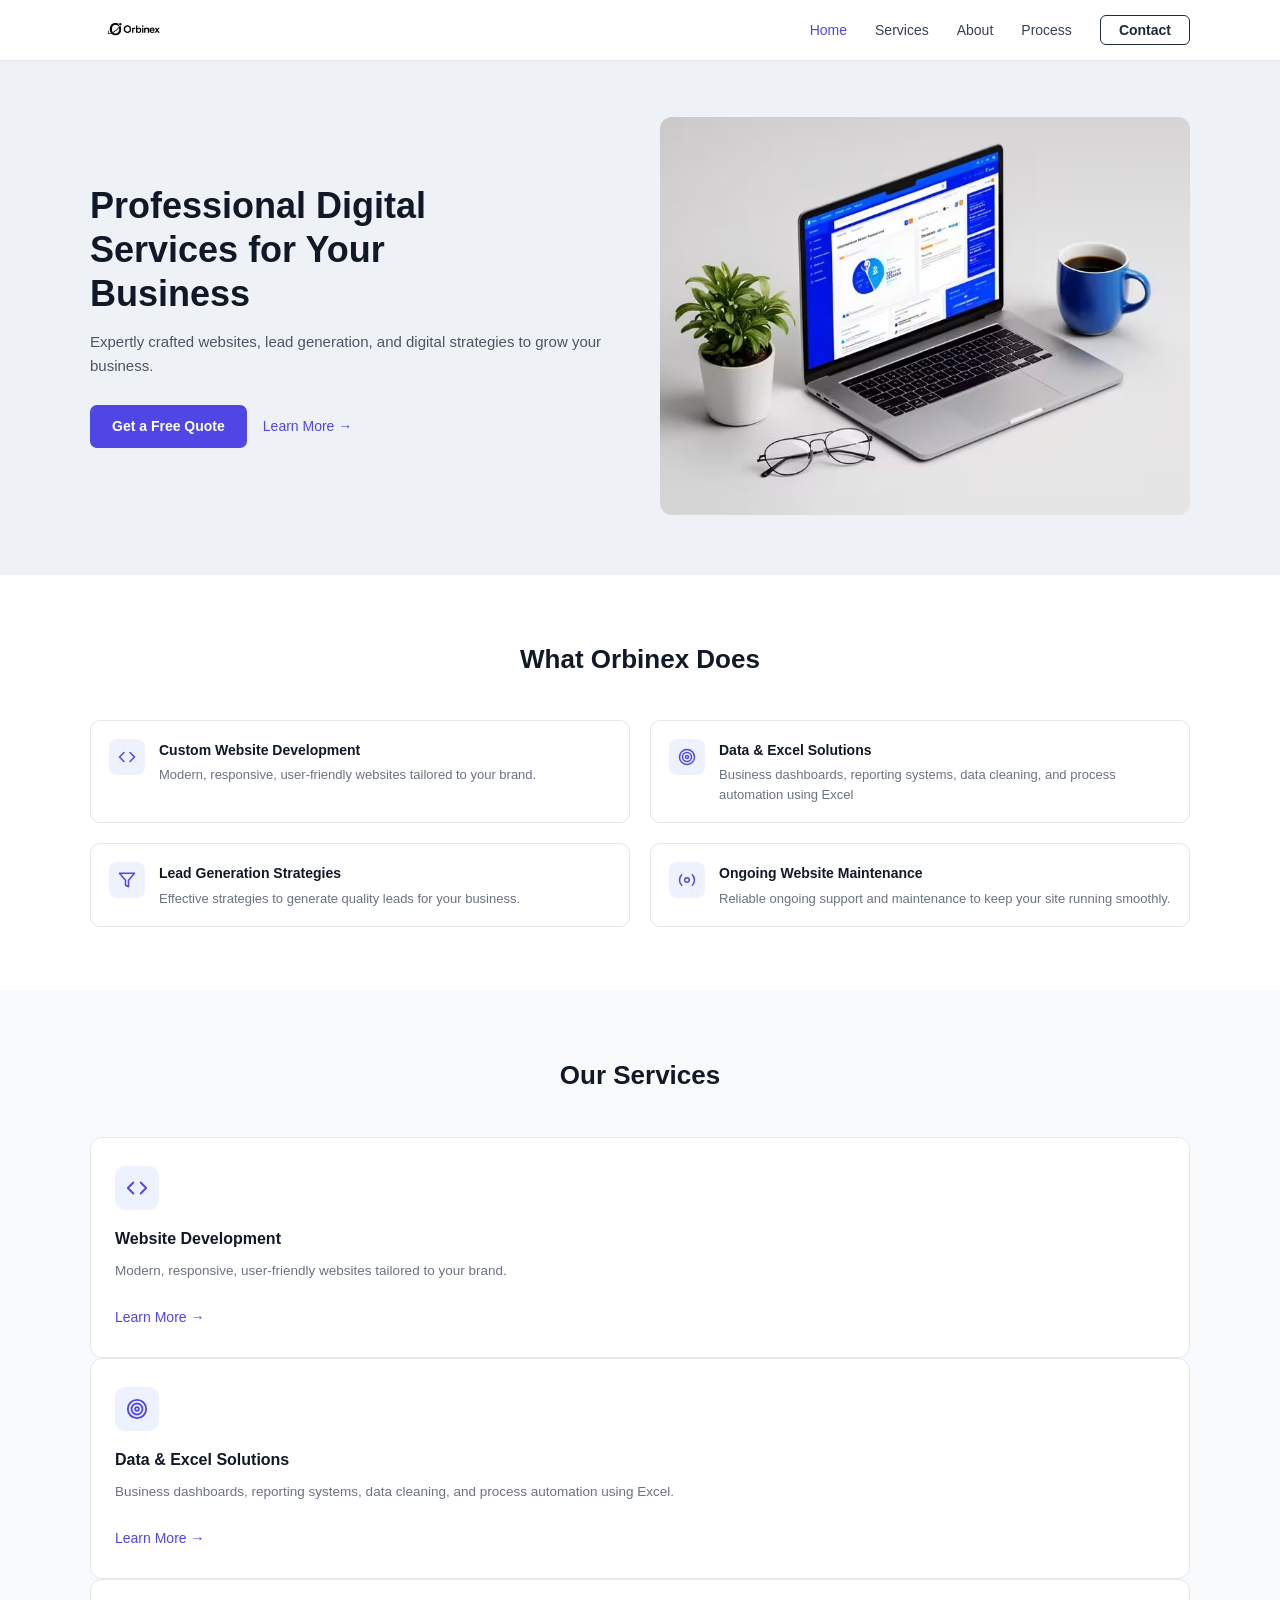
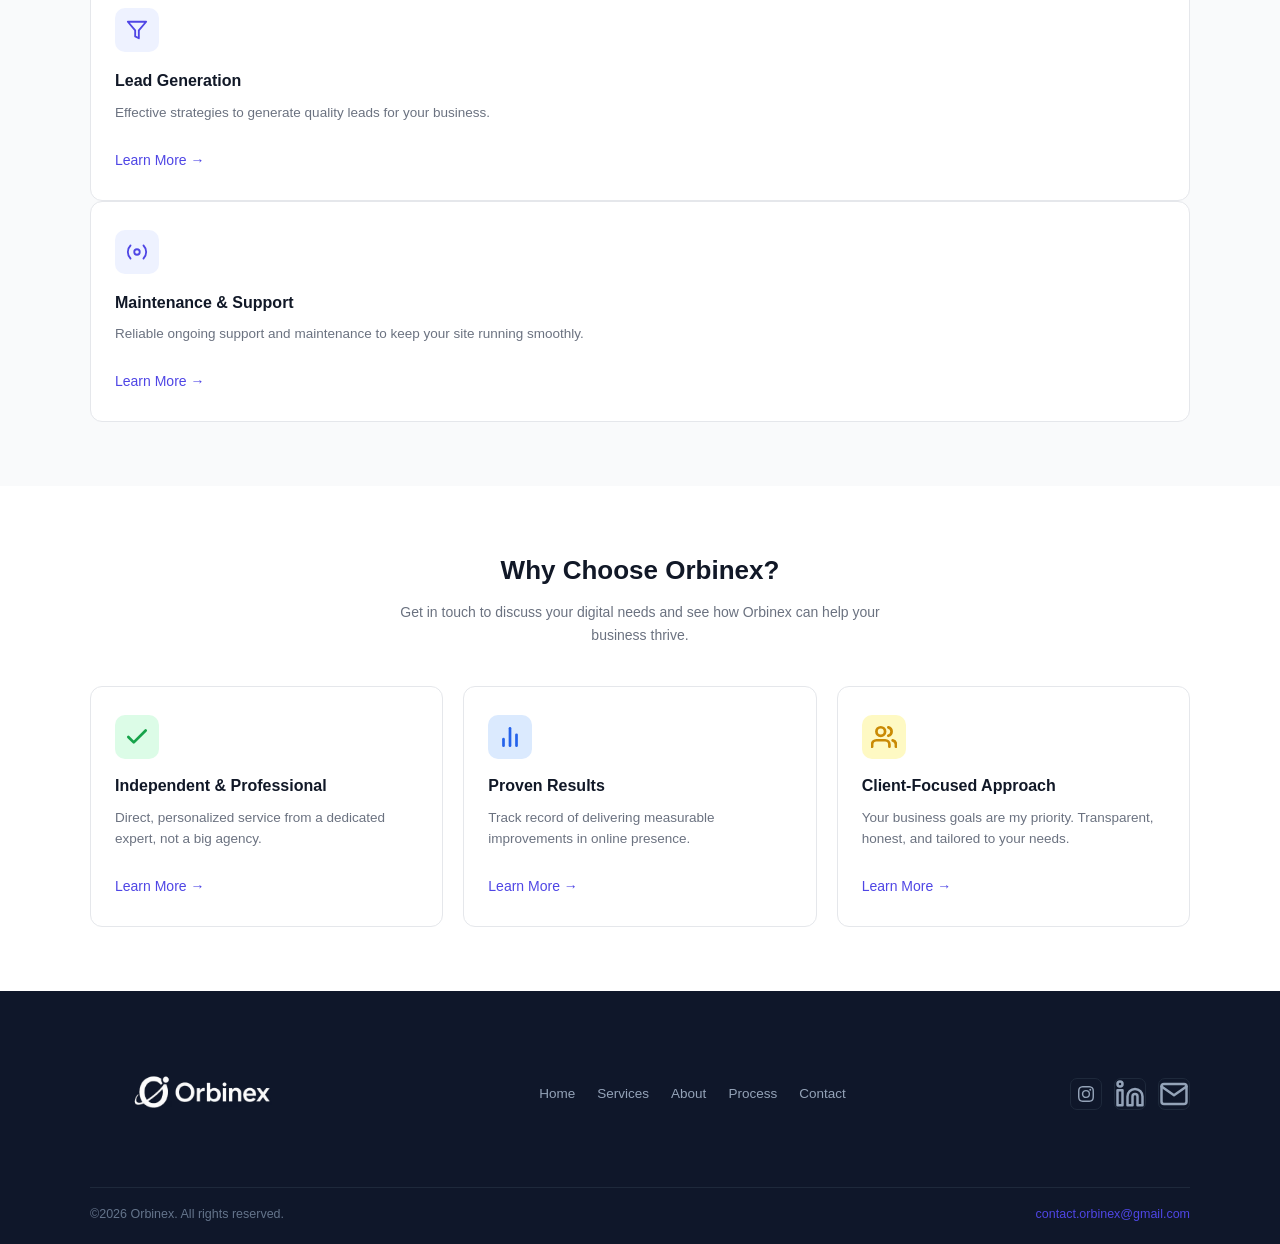
==== commit ef689471: "SEO upgeade 90 to100" ====
--- a/index.html
+++ b/index.html
@@ -8,13 +8,24 @@
   <link rel="preconnect" href="https://fonts.googleapis.com" />
   <link href="https://fonts.googleapis.com/css2?family=Inter:wght@400;500;600;700;800&display=swap" rel="stylesheet" />
   <link rel="stylesheet" href="style.css" />
-  <link rel="icon" type="image.jpeg" href="Images/favicon.jpeg" />
+  <link rel="icon" type="image.jpeg" href="Images/favicon.avif" />
+  <meta name="description" content="Orbinex provides professional website development, lead generation, and digital solutions for businesses." />
+  <link rel="canonical" href="https://orbinexglobal.github.io/orbinex-website/">
+  <script type="application/ld+json">
+{
+ "@context": "https://schema.org",
+ "@type": "Organization",
+ "name": "Orbinex Global",
+ "url": "https://orbinexglobal.github.io/orbinex-website/",
+ "logo": "https://orbinexglobal.coreytech.com/Images/logobgremwh.avif"
+}
+</script>
 </head>
 
 <body>
   <nav class="navbar">
     <div class="nav-container">
-      <img src="Images/logobgrembl.png" height="150px" alt="logo-icon" />
+      <img src="Images/logobgrembl.avif" class="logo" alt="logo-icon" />
       <ul class="nav-links">
         <li><a href="index.html" class="active">Home</a></li>
         <li><a href="services.html">Services</a></li>
@@ -24,252 +35,255 @@
       </ul>
     </div>
   </nav>
-
-  <section class="home-hero">
-    <div class="home-hero-inner">
-      <div class="home-hero-text">
-        <h1>Professional Digital<br />Services for Your<br />Business</h1>
-        <p>
-          Expertly crafted websites, lead generation, and digital strategies
-          to grow your business.
-        </p>
-        <div class="home-hero-btns">
-          <a href="contact.html" class="btn-primary">Get a Free Quote</a>
-          <a href="about.html" class="link-more">Learn More &#8594;</a>
-        </div>
-      </div>
-      <div class="home-hero-img">
-        <img src="Images/hero-laptop.jpg" alt="Professional workspace" />
-      </div>
-    </div>
-  </section>
-
-  <section class="section">
-    <div class="section-inner">
-      <div class="section-header">
-        <h2>What Orbinex Does</h2>
-      </div>
-      <div class="what-grid">
-        <div class="what-item">
-          <div class="what-item-icon">
-            <svg viewBox="0 0 24 24" fill="none" stroke="currentColor" stroke-width="2" stroke-linecap="round"
-              stroke-linejoin="round">
-              <polyline points="16 18 22 12 16 6" />
-              <polyline points="8 6 2 12 8 18" />
-            </svg>
-          </div>
-          <div>
-            <h4>Custom Website Development</h4>
-            <p>
-              Modern, responsive, user-friendly websites tailored to your
-              brand.
-            </p>
-          </div>
-        </div>
-        <div class="what-item">
-          <div class="what-item-icon">
-            <svg viewBox="0 0 24 24" fill="none" stroke="currentColor" stroke-width="2" stroke-linecap="round"
-              stroke-linejoin="round">
-              <circle cx="12" cy="12" r="10" />
-              <circle cx="12" cy="12" r="6" />
-              <circle cx="12" cy="12" r="2" />
-            </svg>
-          </div>
-          <div>
-            <h4>Data & Excel Solutions</h4>
-            <p>
-              Business dashboards, reporting systems, data cleaning, and
-              process automation using Excel
-            </p>
-          </div>
-        </div>
-        <div class="what-item">
-          <div class="what-item-icon">
-            <svg viewBox="0 0 24 24" fill="none" stroke="currentColor" stroke-width="2" stroke-linecap="round"
-              stroke-linejoin="round">
-              <polygon points="22 3 2 3 10 12.46 10 19 14 21 14 12.46 22 3" />
-            </svg>
-          </div>
-          <div>
-            <h4>Lead Generation Strategies</h4>
-            <p>
-              Effective strategies to generate quality leads for your
-              business.
-            </p>
-          </div>
-        </div>
-        <div class="what-item">
-          <div class="what-item-icon">
-            <svg viewBox="0 0 24 24" fill="none" stroke="currentColor" stroke-width="2" stroke-linecap="round"
-              stroke-linejoin="round">
-              <circle cx="12" cy="12" r="3" />
-              <path d="M19.07 4.93a10 10 0 0 1 0 14.14M4.93 4.93a10 10 0 0 0 0 14.14" />
-            </svg>
-          </div>
-          <div>
-            <h4>Ongoing Website Maintenance</h4>
-            <p>
-              Reliable ongoing support and maintenance to keep your site
-              running smoothly.
-            </p>
-          </div>
-        </div>
-      </div>
-    </div>
-  </section>
-
-  <section class="section section-gray">
-    <div class="section-inner">
-      <div class="section-header">
-        <h2>Our Services</h2>
-      </div>
-      <div class="services-home-grid">
-        <div class="card">
-          <div class="card-icon">
-            <svg viewBox="0 0 24 24" fill="none" stroke="currentColor" stroke-width="2" stroke-linecap="round"
-              stroke-linejoin="round">
-              <polyline points="16 18 22 12 16 6" />
-              <polyline points="8 6 2 12 8 18" />
-            </svg>
-          </div>
-          <h3>Website Development</h3>
+  <main>
+    <section class="home-hero">
+      <div class="home-hero-inner">
+        <div class="home-hero-text">
+          <h1>Professional Digital<br />Services for Your<br />Business</h1>
           <p>
-            Modern, responsive, user-friendly websites tailored to your brand.
+            Expertly crafted websites, lead generation, and digital strategies
+            to grow your business.
           </p>
-          <br /><a href="services.html" class="link-more">Learn More &#8594;</a>
-        </div>
-        <div class="card">
-          <div class="card-icon">
-            <svg viewBox="0 0 24 24" fill="none" stroke="currentColor" stroke-width="2" stroke-linecap="round"
-              stroke-linejoin="round">
-              <circle cx="12" cy="12" r="10" />
-              <circle cx="12" cy="12" r="6" />
-              <circle cx="12" cy="12" r="2" />
-            </svg>
-          </div>
-          <h3>Data & Excel Solutions</h3>
+          <div class="home-hero-btns">
+            <a href="contact.html" class="btn-primary">Get a Free Quote</a>
+            <a href="about.html" class="link-more">Learn More &#8594;</a>
+          </div>
+        </div>
+        <div class="home-hero-img">
+          <img src="Images/hero-laptop.avif" alt="Professional workspace" width="600" height="400" loading="lazy"/>
+        </div>
+      </div>
+    </section>
+
+    <section class="section">
+      <div class="section-inner">
+        <div class="section-header">
+          <h2>What Orbinex Does</h2>
+        </div>
+        <div class="what-grid">
+          <div class="what-item">
+            <div class="what-item-icon">
+              <svg viewBox="0 0 24 24" fill="none" stroke="currentColor" stroke-width="2" stroke-linecap="round"
+                stroke-linejoin="round">
+                <polyline points="16 18 22 12 16 6" />
+                <polyline points="8 6 2 12 8 18" />
+              </svg>
+            </div>
+            <div>
+              <h4>Custom Website Development</h4>
+              <p>
+                Modern, responsive, user-friendly websites tailored to your
+                brand.
+              </p>
+            </div>
+          </div>
+          <div class="what-item">
+            <div class="what-item-icon">
+              <svg viewBox="0 0 24 24" fill="none" stroke="currentColor" stroke-width="2" stroke-linecap="round"
+                stroke-linejoin="round">
+                <circle cx="12" cy="12" r="10" />
+                <circle cx="12" cy="12" r="6" />
+                <circle cx="12" cy="12" r="2" />
+              </svg>
+            </div>
+            <div>
+              <h4>Data & Excel Solutions</h4>
+              <p>
+                Business dashboards, reporting systems, data cleaning, and
+                process automation using Excel
+              </p>
+            </div>
+          </div>
+          <div class="what-item">
+            <div class="what-item-icon">
+              <svg viewBox="0 0 24 24" fill="none" stroke="currentColor" stroke-width="2" stroke-linecap="round"
+                stroke-linejoin="round">
+                <polygon points="22 3 2 3 10 12.46 10 19 14 21 14 12.46 22 3" />
+              </svg>
+            </div>
+            <div>
+              <h4>Lead Generation Strategies</h4>
+              <p>
+                Effective strategies to generate quality leads for your
+                business.
+              </p>
+            </div>
+          </div>
+          <div class="what-item">
+            <div class="what-item-icon">
+              <svg viewBox="0 0 24 24" fill="none" stroke="currentColor" stroke-width="2" stroke-linecap="round"
+                stroke-linejoin="round">
+                <circle cx="12" cy="12" r="3" />
+                <path d="M19.07 4.93a10 10 0 0 1 0 14.14M4.93 4.93a10 10 0 0 0 0 14.14" />
+              </svg>
+            </div>
+            <div>
+              <h4>Ongoing Website Maintenance</h4>
+              <p>
+                Reliable ongoing support and maintenance to keep your site
+                running smoothly.
+              </p>
+            </div>
+          </div>
+        </div>
+      </div>
+    </section>
+
+    <section class="section section-gray">
+      <div class="section-inner">
+        <div class="section-header">
+          <h2>Our Services</h2>
+        </div>
+        <div class="services-home-grid">
+          <div class="card">
+            <div class="card-icon">
+              <svg viewBox="0 0 24 24" fill="none" stroke="currentColor" stroke-width="2" stroke-linecap="round"
+                stroke-linejoin="round">
+                <polyline points="16 18 22 12 16 6" />
+                <polyline points="8 6 2 12 8 18" />
+              </svg>
+            </div>
+            <h3>Website Development</h3>
+            <p>
+              Modern, responsive, user-friendly websites tailored to your brand.
+            </p>
+            <br /><a href="services.html" class="link-more">Learn More &#8594;</a>
+          </div>
+          <div class="card">
+            <div class="card-icon">
+              <svg viewBox="0 0 24 24" fill="none" stroke="currentColor" stroke-width="2" stroke-linecap="round"
+                stroke-linejoin="round">
+                <circle cx="12" cy="12" r="10" />
+                <circle cx="12" cy="12" r="6" />
+                <circle cx="12" cy="12" r="2" />
+              </svg>
+            </div>
+            <h3>Data & Excel Solutions</h3>
+            <p>
+              Business dashboards, reporting systems, data cleaning, and process
+              automation using Excel.
+            </p>
+            <br /><a href="services.html" class="link-more">Learn More &#8594;</a>
+          </div>
+          <div class="card">
+            <div class="card-icon">
+              <svg viewBox="0 0 24 24" fill="none" stroke="currentColor" stroke-width="2" stroke-linecap="round"
+                stroke-linejoin="round">
+                <polygon points="22 3 2 3 10 12.46 10 19 14 21 14 12.46 22 3" />
+              </svg>
+            </div>
+            <h3>Lead Generation</h3>
+            <p>
+              Effective strategies to generate quality leads for your business.
+            </p>
+            <br /><a href="services.html" class="link-more">Learn More &#8594;</a>
+          </div>
+          <div class="card">
+            <div class="card-icon">
+              <svg viewBox="0 0 24 24" fill="none" stroke="currentColor" stroke-width="2" stroke-linecap="round"
+                stroke-linejoin="round">
+                <circle cx="12" cy="12" r="3" />
+                <path d="M19.07 4.93a10 10 0 0 1 0 14.14M4.93 4.93a10 10 0 0 0 0 14.14" />
+              </svg>
+            </div>
+            <h3>Maintenance &amp; Support</h3>
+            <p>
+              Reliable ongoing support and maintenance to keep your site running
+              smoothly.
+            </p>
+            <br /><a href="services.html" class="link-more">Learn More &#8594;</a>
+          </div>
+        </div>
+      </div>
+    </section>
+
+    <section class="section">
+      <div class="section-inner">
+        <div class="section-header">
+          <h2>Why Choose Orbinex?</h2>
           <p>
-            Business dashboards, reporting systems, data cleaning, and process
-            automation using Excel.
+            Get in touch to discuss your digital needs and see how Orbinex can
+            help your business thrive.
           </p>
-          <br /><a href="services.html" class="link-more">Learn More &#8594;</a>
-        </div>
-        <div class="card">
-          <div class="card-icon">
-            <svg viewBox="0 0 24 24" fill="none" stroke="currentColor" stroke-width="2" stroke-linecap="round"
-              stroke-linejoin="round">
-              <polygon points="22 3 2 3 10 12.46 10 19 14 21 14 12.46 22 3" />
-            </svg>
-          </div>
-          <h3>Lead Generation</h3>
-          <p>
-            Effective strategies to generate quality leads for your business.
-          </p>
-          <br /><a href="services.html" class="link-more">Learn More &#8594;</a>
-        </div>
-        <div class="card">
-          <div class="card-icon">
-            <svg viewBox="0 0 24 24" fill="none" stroke="currentColor" stroke-width="2" stroke-linecap="round"
-              stroke-linejoin="round">
-              <circle cx="12" cy="12" r="3" />
-              <path d="M19.07 4.93a10 10 0 0 1 0 14.14M4.93 4.93a10 10 0 0 0 0 14.14" />
-            </svg>
-          </div>
-          <h3>Maintenance &amp; Support</h3>
-          <p>
-            Reliable ongoing support and maintenance to keep your site running
-            smoothly.
-          </p>
-          <br /><a href="services.html" class="link-more">Learn More &#8594;</a>
-        </div>
-      </div>
-    </div>
-  </section>
-
-  <section class="section">
-    <div class="section-inner">
-      <div class="section-header">
-        <h2>Why Choose Orbinex?</h2>
-        <p>
-          Get in touch to discuss your digital needs and see how Orbinex can
-          help your business thrive.
-        </p>
-      </div>
-      <div class="why-grid">
-        <div class="card">
-          <div class="why-icon-colored" style="background: #dcfce7">
-            <svg width="26" height="26" viewBox="0 0 24 24" fill="none" stroke="#16a34a" stroke-width="2.5"
-              stroke-linecap="round" stroke-linejoin="round">
-              <polyline points="20 6 9 17 4 12" />
-            </svg>
-          </div>
-          <h3>Independent &amp; Professional</h3>
-          <p>
-            Direct, personalized service from a dedicated expert, not a big
-            agency.
-          </p>
-          <br /><a href="about.html" class="link-more">Learn More &#8594;</a>
-        </div>
-        <div class="card">
-          <div class="why-icon-colored" style="background: #dbeafe">
-            <svg width="26" height="26" viewBox="0 0 24 24" fill="none" stroke="#2563eb" stroke-width="2.5"
-              stroke-linecap="round" stroke-linejoin="round">
-              <line x1="18" y1="20" x2="18" y2="10" />
-              <line x1="12" y1="20" x2="12" y2="4" />
-              <line x1="6" y1="20" x2="6" y2="14" />
-            </svg>
-          </div>
-          <h3>Proven Results</h3>
-          <p>
-            Track record of delivering measurable improvements in online
-            presence.
-          </p>
-          <br /><a href="about.html" class="link-more">Learn More &#8594;</a>
-        </div>
-        <div class="card">
-          <div class="why-icon-colored" style="background: #fef9c3">
-            <svg width="26" height="26" viewBox="0 0 24 24" fill="none" stroke="#ca8a04" stroke-width="2.5"
-              stroke-linecap="round" stroke-linejoin="round">
-              <path d="M17 21v-2a4 4 0 0 0-4-4H5a4 4 0 0 0-4 4v2" />
-              <circle cx="9" cy="7" r="4" />
-              <path d="M23 21v-2a4 4 0 0 0-3-3.87" />
-              <path d="M16 3.13a4 4 0 0 1 0 7.75" />
-            </svg>
-          </div>
-          <h3>Client-Focused Approach</h3>
-          <p>
-            Your business goals are my priority. Transparent, honest, and
-            tailored to your needs.
-          </p>
-          <br /><a href="about.html" class="link-more">Learn More &#8594;</a>
-        </div>
-      </div>
-    </div>
-  </section>
-  <footer class="footer">
+        </div>
+        <div class="why-grid">
+          <div class="card">
+            <div class="why-icon-colored" style="background: #dcfce7">
+              <svg width="26" height="26" viewBox="0 0 24 24" fill="none" stroke="#16a34a" stroke-width="2.5"
+                stroke-linecap="round" stroke-linejoin="round">
+                <polyline points="20 6 9 17 4 12" />
+              </svg>
+            </div>
+            <h3>Independent &amp; Professional</h3>
+            <p>
+              Direct, personalized service from a dedicated expert, not a big
+              agency.
+            </p>
+            <br /><a href="about.html" class="link-more">Learn More &#8594;</a>
+          </div>
+          <div class="card">
+            <div class="why-icon-colored" style="background: #dbeafe">
+              <svg width="26" height="26" viewBox="0 0 24 24" fill="none" stroke="#2563eb" stroke-width="2.5"
+                stroke-linecap="round" stroke-linejoin="round">
+                <line x1="18" y1="20" x2="18" y2="10" />
+                <line x1="12" y1="20" x2="12" y2="4" />
+                <line x1="6" y1="20" x2="6" y2="14" />
+              </svg>
+            </div>
+            <h3>Proven Results</h3>
+            <p>
+              Track record of delivering measurable improvements in online
+              presence.
+            </p>
+            <br /><a href="about.html" class="link-more">Learn More &#8594;</a>
+          </div>
+          <div class="card">
+            <div class="why-icon-colored" style="background: #fef9c3">
+              <svg width="26" height="26" viewBox="0 0 24 24" fill="none" stroke="#ca8a04" stroke-width="2.5"
+                stroke-linecap="round" stroke-linejoin="round">
+                <path d="M17 21v-2a4 4 0 0 0-4-4H5a4 4 0 0 0-4 4v2" />
+                <circle cx="9" cy="7" r="4" />
+                <path d="M23 21v-2a4 4 0 0 0-3-3.87" />
+                <path d="M16 3.13a4 4 0 0 1 0 7.75" />
+              </svg>
+            </div>
+            <h3>Client-Focused Approach</h3>
+            <p>
+              Your business goals are my priority. Transparent, honest, and
+              tailored to your needs.
+            </p>
+            <br /><a href="about.html" class="link-more">Learn More &#8594;</a>
+          </div>
+        </div>
+      </div>
+    </section>
+  </main>
+ <footer class="footer">
     <div class="footer-top">
       <a href="index.html" class="footer-logo">
-        <img src="Images/logobgremwh.png"width="225" height="150px" alt="logo-icon" />
+        <img src="Images/logobgremwh.avif" width="225"  height="150px" alt="logo-icon" loading="lazy"/>
       </a>
       <nav class="footer-nav">
         <a href="index.html">Home</a><a href="services.html">Services</a>
         <a href="about.html">About</a><a href="process.html">Process</a><a href="contact.html">Contact</a>
       </nav>
       <div class="footer-socials">
-        <a class="social-btn" href="https://www.instagram.com/orbinex_global/" target="_blank"><svg
+        <a class="social-btn" href="https://www.instagram.com/orbinex_global/"
+        aria-label="Instagram profile"
+        target="_blank"><svg
             xmlns="http://www.w3.org/2000/svg" width="16" height="16" fill="currentColor" class="bi bi-instagram"
             viewBox="0 0 16 16">
             <path
               d="M8 0C5.829 0 5.556.01 4.703.048 3.85.088 3.269.222 2.76.42a3.9 3.9 0 0 0-1.417.923A3.9 3.9 0 0 0 .42 2.76C.222 3.268.087 3.85.048 4.7.01 5.555 0 5.827 0 8.001c0 2.172.01 2.444.048 3.297.04.852.174 1.433.372 1.942.205.526.478.972.923 1.417.444.445.89.719 1.416.923.51.198 1.09.333 1.942.372C5.555 15.99 5.827 16 8 16s2.444-.01 3.298-.048c.851-.04 1.434-.174 1.943-.372a3.9 3.9 0 0 0 1.416-.923c.445-.445.718-.891.923-1.417.197-.509.332-1.09.372-1.942C15.99 10.445 16 10.173 16 8s-.01-2.445-.048-3.299c-.04-.851-.175-1.433-.372-1.941a3.9 3.9 0 0 0-.923-1.417A3.9 3.9 0 0 0 13.24.42c-.51-.198-1.092-.333-1.943-.372C10.443.01 10.172 0 7.998 0zm-.717 1.442h.718c2.136 0 2.389.007 3.232.046.78.035 1.204.166 1.486.275.373.145.64.319.92.599s.453.546.598.92c.11.281.24.705.275 1.485.039.843.047 1.096.047 3.231s-.008 2.389-.047 3.232c-.035.78-.166 1.203-.275 1.485a2.5 2.5 0 0 1-.599.919c-.28.28-.546.453-.92.598-.28.11-.704.24-1.485.276-.843.038-1.096.047-3.232.047s-2.39-.009-3.233-.047c-.78-.036-1.203-.166-1.485-.276a2.5 2.5 0 0 1-.92-.598 2.5 2.5 0 0 1-.6-.92c-.109-.281-.24-.705-.275-1.485-.038-.843-.046-1.096-.046-3.233s.008-2.388.046-3.231c.036-.78.166-1.204.276-1.486.145-.373.319-.64.599-.92s.546-.453.92-.598c.282-.11.705-.24 1.485-.276.738-.034 1.024-.044 2.515-.045zm4.988 1.328a.96.96 0 1 0 0 1.92.96.96 0 0 0 0-1.92m-4.27 1.122a4.109 4.109 0 1 0 0 8.217 4.109 4.109 0 0 0 0-8.217m0 1.441a2.667 2.667 0 1 1 0 5.334 2.667 2.667 0 0 1 0-5.334" />
           </svg></a>
-        <a class="social-btn" href="https://www.linkedin.com/company/orbinexglobal/" target="_blank"><svg
+        <a class="social-btn" href="https://www.linkedin.com/company/orbinexglobal/" aria-label="Linkedin profile" target="_blank"><svg
             viewBox="0 0 24 24" fill="none" stroke="currentColor" stroke-width="2" stroke-linecap="round"
             stroke-linejoin="round">
             <path d="M16 8a6 6 0 0 1 6 6v7h-4v-7a2 2 0 0 0-2-2 2 2 0 0 0-2 2v7h-4v-7a6 6 0 0 1 6-6z" />
             <rect x="2" y="9" width="4" height="12" />
             <circle cx="4" cy="4" r="2" />
           </svg></a>
-        <a class="social-btn" href="mailto:contact.orbinex@gmail.com" target="_blank"><svg viewBox="0 0 24 24"
+        <a class="social-btn" href="mailto:contact.orbinex@gmail.com" aria-label="mail id " target="_blank"><svg viewBox="0 0 24 24"
             fill="none" stroke="currentColor" stroke-width="2" stroke-linecap="round" stroke-linejoin="round">
             <path d="M4 4h16c1.1 0 2 .9 2 2v12c0 1.1-.9 2-2 2H4c-1.1 0-2-.9-2-2V6c0-1.1.9-2 2-2z" />
             <polyline points="22,6 12,13 2,6" />
@@ -281,7 +295,6 @@
       <a href="mailto:contact.orbinex@gmail.com">contact.orbinex@gmail.com</a>
     </div>
   </footer>
-  <script src="script.js"></script>
 </body>
 
 </html>
--- a/style.css
+++ b/style.css
@@ -51,7 +51,10 @@
   justify-content: space-between;
   height: 60px;
 }
-
+.logo {
+  height: 150px;
+  max-height: 100%;
+}
 .nav-logo {
   display: flex;
   align-items: center;
@@ -981,4 +984,10 @@
   .nav-links {
     gap: 14px;
   }
+}
+/* mobiile responsive */
+@media (max-width:768px){
+  .logo {
+    height: 40px;
+  }
 }
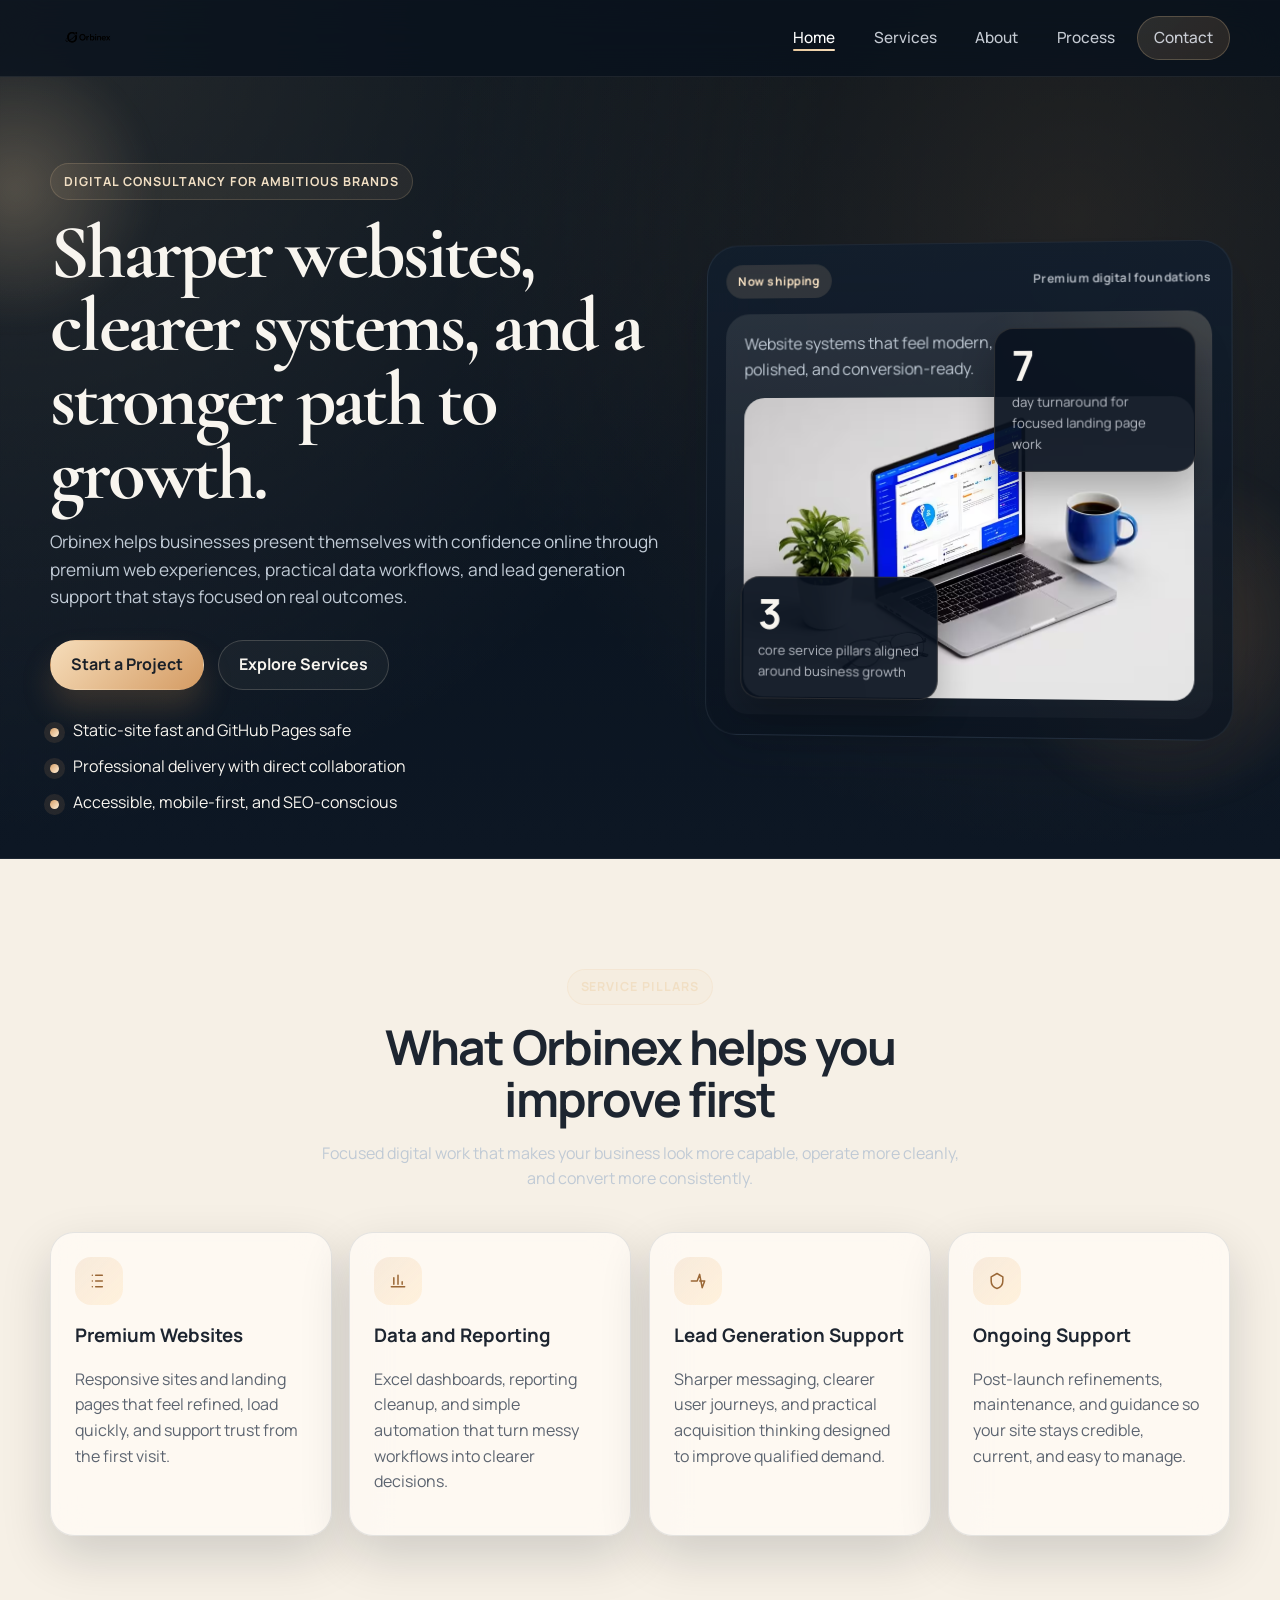
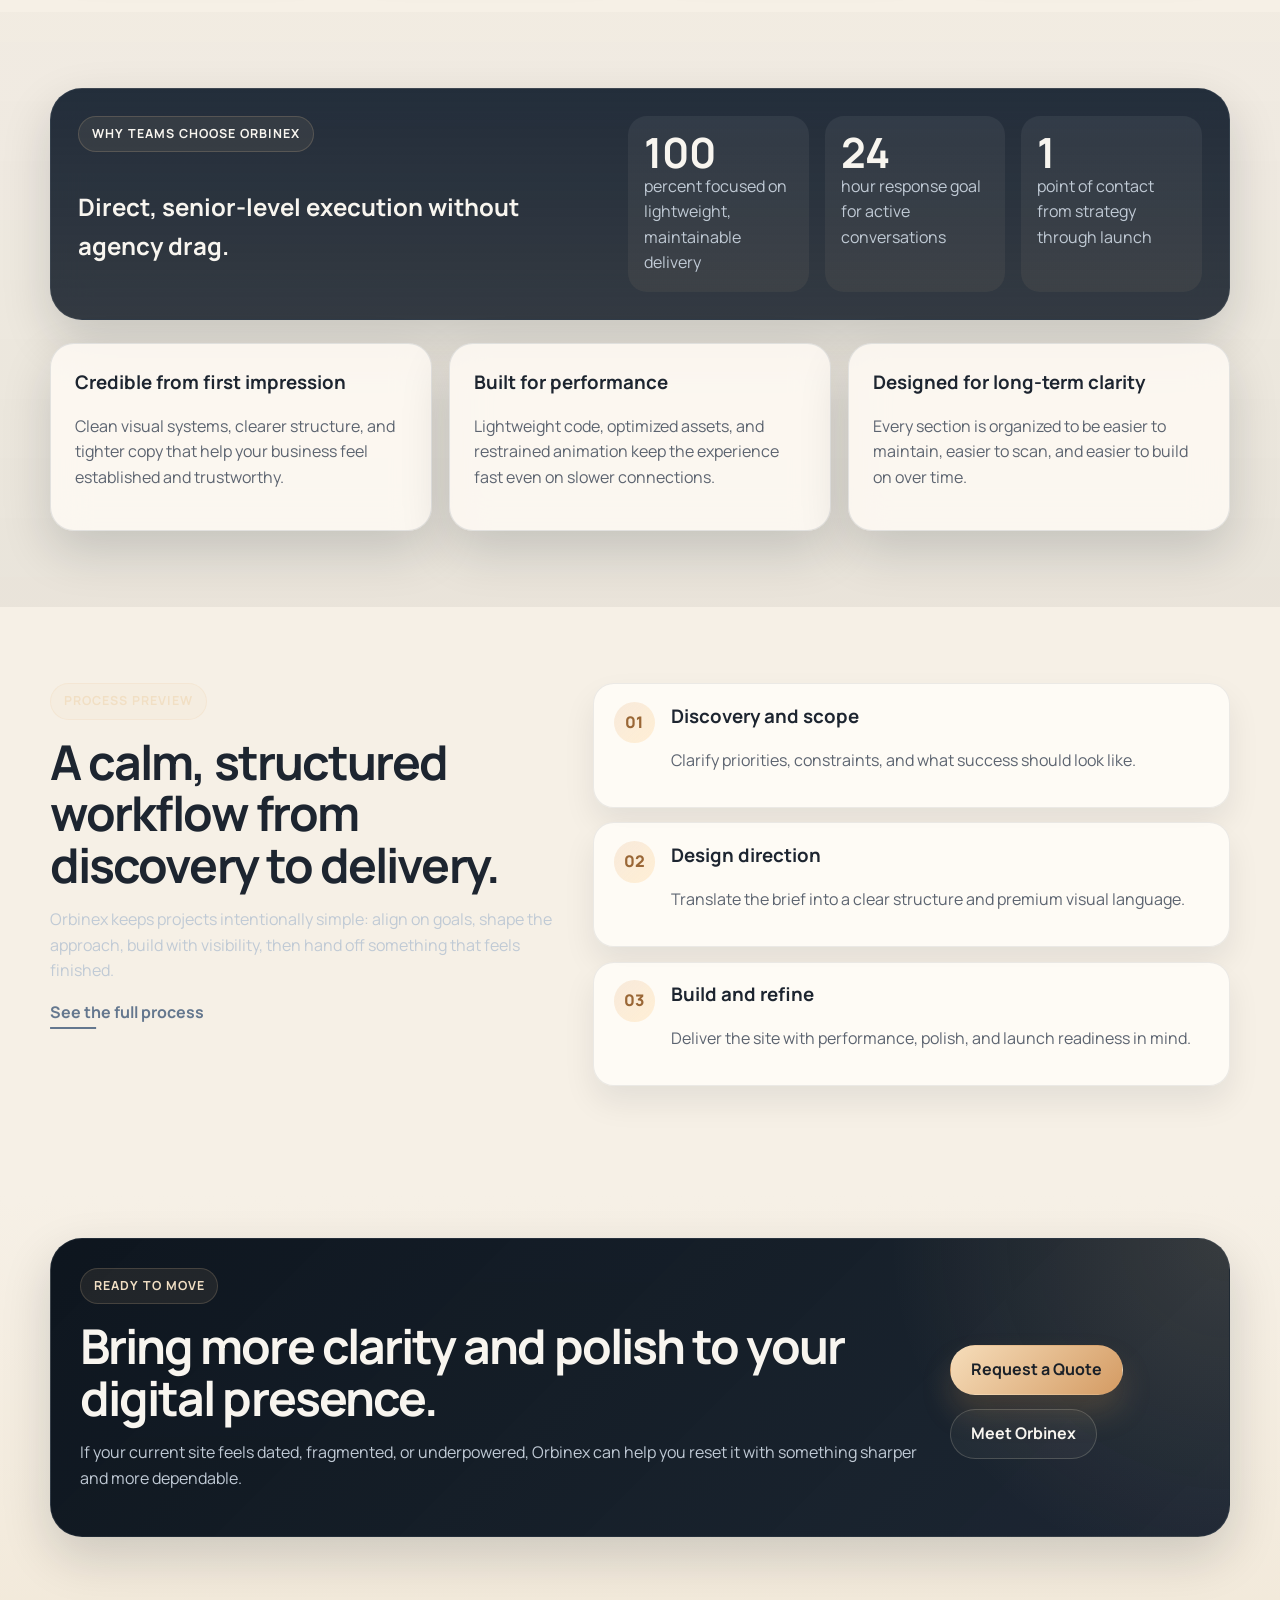
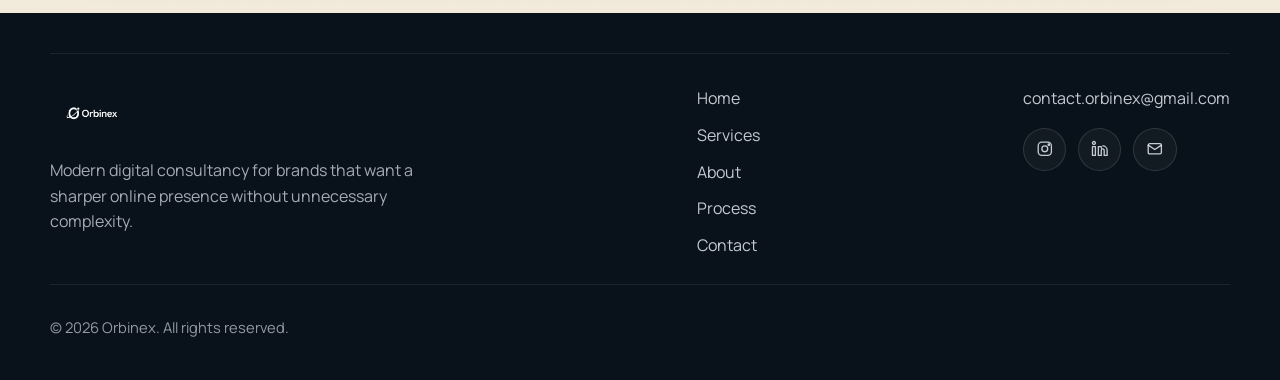
==== commit 75cde93a: "Refactor code structure for improved readability and maintainability" ====
--- a/index.html
+++ b/index.html
@@ -1,300 +1,276 @@
 <!DOCTYPE html>
 <html lang="en">
-
 <head>
-  <meta charset="UTF-8" />
-  <meta name="viewport" content="width=device-width,initial-scale=1.0" />
-  <title>Orbinex - Professional Digital Services</title>
-  <link rel="preconnect" href="https://fonts.googleapis.com" />
-  <link href="https://fonts.googleapis.com/css2?family=Inter:wght@400;500;600;700;800&display=swap" rel="stylesheet" />
-  <link rel="stylesheet" href="style.css" />
-  <link rel="icon" type="image.jpeg" href="Images/favicon.avif" />
-  <meta name="description" content="Orbinex provides professional website development, lead generation, and digital solutions for businesses." />
-  <link rel="canonical" href="https://orbinexglobal.github.io/orbinex-website/">
+  <meta charset="UTF-8">
+  <meta name="viewport" content="width=device-width, initial-scale=1.0">
+  <title>Orbinex | Premium Digital Consultancy for Growth-Focused Businesses</title>
+  <meta name="description" content="Orbinex designs fast, credible digital experiences for businesses that need better websites, clearer operations, and stronger lead generation.">
+  <meta name="theme-color" content="#08111f">
+  <link rel="canonical" href="https://orbinexglobal.coreytech.com/">
+  <link rel="icon" type="image/avif" href="Images/favicon.avif">
+  <meta property="og:type" content="website">
+  <meta property="og:title" content="Orbinex | Premium Digital Consultancy for Growth-Focused Businesses">
+  <meta property="og:description" content="Fast, polished websites, sharper systems, and better lead flow for modern businesses.">
+  <meta property="og:url" content="https://orbinexglobal.coreytech.com/">
+  <meta property="og:image" content="https://orbinexglobal.coreytech.com/Images/hero-laptop.avif">
+  <meta name="twitter:card" content="summary_large_image">
+  <meta name="twitter:title" content="Orbinex | Premium Digital Consultancy for Growth-Focused Businesses">
+  <meta name="twitter:description" content="Fast, polished websites, sharper systems, and better lead flow for modern businesses.">
+  <meta name="twitter:image" content="https://orbinexglobal.coreytech.com/Images/hero-laptop.avif">
+  <meta name="google-site-verification" content="V4DNwkqZkCqsG85UCvBETax7Y-8AZDCaqIcE6-oVk9c">
   <script type="application/ld+json">
-{
- "@context": "https://schema.org",
- "@type": "Organization",
- "name": "Orbinex Global",
- "url": "https://orbinexglobal.github.io/orbinex-website/",
- "logo": "https://orbinexglobal.coreytech.com/Images/logobgremwh.avif"
-}
-</script>
+    {
+      "@context": "https://schema.org",
+      "@type": "ProfessionalService",
+      "name": "Orbinex",
+      "url": "https://orbinexglobal.coreytech.com/",
+      "image": "https://orbinexglobal.coreytech.com/Images/hero-laptop.avif",
+      "logo": "https://orbinexglobal.coreytech.com/Images/logobgremwh.avif",
+      "description": "Orbinex is a digital consultancy focused on premium websites, data systems, and lead generation for growth-focused businesses.",
+      "email": "contact.orbinex@gmail.com",
+      "sameAs": [
+        "https://www.instagram.com/orbinex_global/",
+        "https://www.linkedin.com/company/orbinexglobal/"
+      ]
+    }
+  </script>
+  <link rel="stylesheet" href="style.css">
 </head>
-
 <body>
-  <nav class="navbar">
-    <div class="nav-container">
-      <img src="Images/logobgrembl.avif" class="logo" alt="logo-icon" />
-      <ul class="nav-links">
-        <li><a href="index.html" class="active">Home</a></li>
-        <li><a href="services.html">Services</a></li>
-        <li><a href="about.html">About</a></li>
-        <li><a href="process.html">Process</a></li>
-        <li><a href="contact.html" class="nav-contact-btn">Contact</a></li>
-      </ul>
+  <a class="skip-link" href="#main-content">Skip to content</a>
+  <header class="site-header">
+    <nav class="navbar shell" aria-label="Primary">
+      <a class="brand" href="index.html" aria-label="Orbinex home">
+        <img src="Images/logobgrembl.avif" class="brand-mark" alt="Orbinex logo" width="168" height="56">
+      </a>
+      <button class="nav-toggle" type="button" aria-expanded="false" aria-controls="nav-menu" aria-label="Open menu" data-nav-toggle>
+        <span></span>
+        <span></span>
+      </button>
+      <div class="nav-menu" id="nav-menu" data-nav-menu>
+        <ul class="nav-links">
+          <li><a href="index.html" aria-current="page">Home</a></li>
+          <li><a href="services.html">Services</a></li>
+          <li><a href="about.html">About</a></li>
+          <li><a href="process.html">Process</a></li>
+          <li><a class="nav-cta" href="contact.html">Contact</a></li>
+        </ul>
+      </div>
+    </nav>
+  </header>
+
+  <main id="main-content">
+    <section class="hero hero-home">
+      <div class="hero-orb hero-orb-one"></div>
+      <div class="hero-orb hero-orb-two"></div>
+      <div class="hero-grid shell">
+        <div class="hero-copy" data-reveal>
+          <span class="eyebrow">Digital consultancy for ambitious brands</span>
+          <h1>Sharper websites, clearer systems, and a stronger path to growth.</h1>
+          <p class="lede">Orbinex helps businesses present themselves with confidence online through premium web experiences, practical data workflows, and lead generation support that stays focused on real outcomes.</p>
+          <div class="button-row">
+            <a class="btn btn-primary" href="contact.html">Start a Project</a>
+            <a class="btn btn-secondary" href="services.html">Explore Services</a>
+          </div>
+          <ul class="hero-points">
+            <li>Static-site fast and GitHub Pages safe</li>
+            <li>Professional delivery with direct collaboration</li>
+            <li>Accessible, mobile-first, and SEO-conscious</li>
+          </ul>
+        </div>
+        <div class="hero-visual" data-reveal>
+          <div class="hero-visual-card glass-panel">
+            <div class="hero-visual-top">
+              <span class="status-pill">Now shipping</span>
+              <span class="mini-label">Premium digital foundations</span>
+            </div>
+            <div class="hero-showcase">
+              <div class="showcase-main">
+                <p>Website systems that feel modern, polished, and conversion-ready.</p>
+                <img src="Images/hero-laptop.avif" alt="A polished laptop workspace representing premium digital delivery" width="600" height="400" fetchpriority="high">
+              </div>
+              <div class="floating-metric metric-primary">
+                <strong data-count="7">0</strong>
+                <span>day turnaround for focused landing page work</span>
+              </div>
+              <div class="floating-metric metric-secondary">
+                <strong data-count="3">0</strong>
+                <span>core service pillars aligned around business growth</span>
+              </div>
+            </div>
+          </div>
+        </div>
+      </div>
+    </section>
+
+    <section class="section">
+      <div class="shell">
+        <div class="section-heading" data-reveal>
+          <span class="eyebrow">Service pillars</span>
+          <h2>What Orbinex helps you improve first</h2>
+          <p>Focused digital work that makes your business look more capable, operate more cleanly, and convert more consistently.</p>
+        </div>
+        <div class="feature-grid">
+          <article class="feature-card card" data-reveal>
+            <div class="icon-chip">
+              <svg viewBox="0 0 24 24" aria-hidden="true"><path d="M8 5h8M8 12h8M8 19h8M4 5h.01M4 12h.01M4 19h.01"></path></svg>
+            </div>
+            <h3>Premium Websites</h3>
+            <p>Responsive sites and landing pages that feel refined, load quickly, and support trust from the first visit.</p>
+          </article>
+          <article class="feature-card card" data-reveal>
+            <div class="icon-chip">
+              <svg viewBox="0 0 24 24" aria-hidden="true"><path d="M4 19h16M7 16V8M12 16V5M17 16v-3"></path></svg>
+            </div>
+            <h3>Data and Reporting</h3>
+            <p>Excel dashboards, reporting cleanup, and simple automation that turn messy workflows into clearer decisions.</p>
+          </article>
+          <article class="feature-card card" data-reveal>
+            <div class="icon-chip">
+              <svg viewBox="0 0 24 24" aria-hidden="true"><path d="M4 12h7l3-8 3 16 3-8h-6"></path></svg>
+            </div>
+            <h3>Lead Generation Support</h3>
+            <p>Sharper messaging, clearer user journeys, and practical acquisition thinking designed to improve qualified demand.</p>
+          </article>
+          <article class="feature-card card" data-reveal>
+            <div class="icon-chip">
+              <svg viewBox="0 0 24 24" aria-hidden="true"><path d="M12 3l7 4v5c0 5-3.5 8-7 9-3.5-1-7-4-7-9V7l7-4Z"></path></svg>
+            </div>
+            <h3>Ongoing Support</h3>
+            <p>Post-launch refinements, maintenance, and guidance so your site stays credible, current, and easy to manage.</p>
+          </article>
+        </div>
+      </div>
+    </section>
+
+    <section class="section section-soft">
+      <div class="shell">
+        <div class="proof-band glass-panel" data-reveal>
+          <div>
+            <span class="eyebrow">Why teams choose Orbinex</span>
+            <h2>Direct, senior-level execution without agency drag.</h2>
+          </div>
+          <div class="proof-grid">
+            <div class="proof-item">
+              <strong data-count="100">0</strong>
+              <span>percent focused on lightweight, maintainable delivery</span>
+            </div>
+            <div class="proof-item">
+              <strong data-count="24">0</strong>
+              <span>hour response goal for active conversations</span>
+            </div>
+            <div class="proof-item">
+              <strong data-count="1">0</strong>
+              <span>point of contact from strategy through launch</span>
+            </div>
+          </div>
+        </div>
+
+        <div class="trust-grid">
+          <article class="trust-card card" data-reveal>
+            <h3>Credible from first impression</h3>
+            <p>Clean visual systems, clearer structure, and tighter copy that help your business feel established and trustworthy.</p>
+          </article>
+          <article class="trust-card card" data-reveal>
+            <h3>Built for performance</h3>
+            <p>Lightweight code, optimized assets, and restrained animation keep the experience fast even on slower connections.</p>
+          </article>
+          <article class="trust-card card" data-reveal>
+            <h3>Designed for long-term clarity</h3>
+            <p>Every section is organized to be easier to maintain, easier to scan, and easier to build on over time.</p>
+          </article>
+        </div>
+      </div>
+    </section>
+
+    <section class="section">
+      <div class="shell">
+        <div class="split-layout">
+          <div class="section-heading section-heading-left" data-reveal>
+            <span class="eyebrow">Process preview</span>
+            <h2>A calm, structured workflow from discovery to delivery.</h2>
+            <p>Orbinex keeps projects intentionally simple: align on goals, shape the approach, build with visibility, then hand off something that feels finished.</p>
+            <a class="text-link" href="process.html">See the full process</a>
+          </div>
+          <div class="process-preview" data-reveal>
+            <article class="mini-step">
+              <span>01</span>
+              <div>
+                <h3>Discovery and scope</h3>
+                <p>Clarify priorities, constraints, and what success should look like.</p>
+              </div>
+            </article>
+            <article class="mini-step">
+              <span>02</span>
+              <div>
+                <h3>Design direction</h3>
+                <p>Translate the brief into a clear structure and premium visual language.</p>
+              </div>
+            </article>
+            <article class="mini-step">
+              <span>03</span>
+              <div>
+                <h3>Build and refine</h3>
+                <p>Deliver the site with performance, polish, and launch readiness in mind.</p>
+              </div>
+            </article>
+          </div>
+        </div>
+      </div>
+    </section>
+
+    <section class="section">
+      <div class="shell">
+        <div class="cta-panel" data-reveal>
+          <div>
+            <span class="eyebrow">Ready to move</span>
+            <h2>Bring more clarity and polish to your digital presence.</h2>
+            <p>If your current site feels dated, fragmented, or underpowered, Orbinex can help you reset it with something sharper and more dependable.</p>
+          </div>
+          <div class="button-row">
+            <a class="btn btn-primary" href="contact.html">Request a Quote</a>
+            <a class="btn btn-secondary" href="about.html">Meet Orbinex</a>
+          </div>
+        </div>
+      </div>
+    </section>
+  </main>
+
+  <footer class="site-footer">
+    <div class="shell footer-grid">
+      <div>
+        <a class="footer-brand" href="index.html" aria-label="Orbinex home">
+          <img src="Images/logobgremwh.avif" alt="Orbinex logo" width="176" height="58" loading="lazy">
+        </a>
+        <p class="footer-copy">Modern digital consultancy for brands that want a sharper online presence without unnecessary complexity.</p>
+      </div>
+      <nav class="footer-links" aria-label="Footer">
+        <a href="index.html">Home</a>
+        <a href="services.html">Services</a>
+        <a href="about.html">About</a>
+        <a href="process.html">Process</a>
+        <a href="contact.html">Contact</a>
+      </nav>
+      <div class="footer-contact">
+        <a href="mailto:contact.orbinex@gmail.com">contact.orbinex@gmail.com</a>
+        <div class="social-row">
+          <a href="https://www.instagram.com/orbinex_global/" target="_blank" rel="noreferrer" aria-label="Instagram">
+            <svg viewBox="0 0 24 24" aria-hidden="true"><rect x="3" y="3" width="18" height="18" rx="5"></rect><circle cx="12" cy="12" r="4"></circle><circle cx="17.5" cy="6.5" r="1"></circle></svg>
+          </a>
+          <a href="https://www.linkedin.com/company/orbinexglobal/" target="_blank" rel="noreferrer" aria-label="LinkedIn">
+            <svg viewBox="0 0 24 24" aria-hidden="true"><path d="M16 8a6 6 0 0 1 6 6v7h-4v-7a2 2 0 0 0-2-2 2 2 0 0 0-2 2v7h-4v-12h4v2"></path><rect x="2" y="9" width="4" height="12"></rect><circle cx="4" cy="4" r="2"></circle></svg>
+          </a>
+          <a href="mailto:contact.orbinex@gmail.com" aria-label="Email">
+            <svg viewBox="0 0 24 24" aria-hidden="true"><rect x="3" y="5" width="18" height="14" rx="2"></rect><path d="M3 7l9 6 9-6"></path></svg>
+          </a>
+        </div>
+      </div>
     </div>
-  </nav>
-  <main>
-    <section class="home-hero">
-      <div class="home-hero-inner">
-        <div class="home-hero-text">
-          <h1>Professional Digital<br />Services for Your<br />Business</h1>
-          <p>
-            Expertly crafted websites, lead generation, and digital strategies
-            to grow your business.
-          </p>
-          <div class="home-hero-btns">
-            <a href="contact.html" class="btn-primary">Get a Free Quote</a>
-            <a href="about.html" class="link-more">Learn More &#8594;</a>
-          </div>
-        </div>
-        <div class="home-hero-img">
-          <img src="Images/hero-laptop.avif" alt="Professional workspace" width="600" height="400" loading="lazy"/>
-        </div>
-      </div>
-    </section>
-
-    <section class="section">
-      <div class="section-inner">
-        <div class="section-header">
-          <h2>What Orbinex Does</h2>
-        </div>
-        <div class="what-grid">
-          <div class="what-item">
-            <div class="what-item-icon">
-              <svg viewBox="0 0 24 24" fill="none" stroke="currentColor" stroke-width="2" stroke-linecap="round"
-                stroke-linejoin="round">
-                <polyline points="16 18 22 12 16 6" />
-                <polyline points="8 6 2 12 8 18" />
-              </svg>
-            </div>
-            <div>
-              <h4>Custom Website Development</h4>
-              <p>
-                Modern, responsive, user-friendly websites tailored to your
-                brand.
-              </p>
-            </div>
-          </div>
-          <div class="what-item">
-            <div class="what-item-icon">
-              <svg viewBox="0 0 24 24" fill="none" stroke="currentColor" stroke-width="2" stroke-linecap="round"
-                stroke-linejoin="round">
-                <circle cx="12" cy="12" r="10" />
-                <circle cx="12" cy="12" r="6" />
-                <circle cx="12" cy="12" r="2" />
-              </svg>
-            </div>
-            <div>
-              <h4>Data & Excel Solutions</h4>
-              <p>
-                Business dashboards, reporting systems, data cleaning, and
-                process automation using Excel
-              </p>
-            </div>
-          </div>
-          <div class="what-item">
-            <div class="what-item-icon">
-              <svg viewBox="0 0 24 24" fill="none" stroke="currentColor" stroke-width="2" stroke-linecap="round"
-                stroke-linejoin="round">
-                <polygon points="22 3 2 3 10 12.46 10 19 14 21 14 12.46 22 3" />
-              </svg>
-            </div>
-            <div>
-              <h4>Lead Generation Strategies</h4>
-              <p>
-                Effective strategies to generate quality leads for your
-                business.
-              </p>
-            </div>
-          </div>
-          <div class="what-item">
-            <div class="what-item-icon">
-              <svg viewBox="0 0 24 24" fill="none" stroke="currentColor" stroke-width="2" stroke-linecap="round"
-                stroke-linejoin="round">
-                <circle cx="12" cy="12" r="3" />
-                <path d="M19.07 4.93a10 10 0 0 1 0 14.14M4.93 4.93a10 10 0 0 0 0 14.14" />
-              </svg>
-            </div>
-            <div>
-              <h4>Ongoing Website Maintenance</h4>
-              <p>
-                Reliable ongoing support and maintenance to keep your site
-                running smoothly.
-              </p>
-            </div>
-          </div>
-        </div>
-      </div>
-    </section>
-
-    <section class="section section-gray">
-      <div class="section-inner">
-        <div class="section-header">
-          <h2>Our Services</h2>
-        </div>
-        <div class="services-home-grid">
-          <div class="card">
-            <div class="card-icon">
-              <svg viewBox="0 0 24 24" fill="none" stroke="currentColor" stroke-width="2" stroke-linecap="round"
-                stroke-linejoin="round">
-                <polyline points="16 18 22 12 16 6" />
-                <polyline points="8 6 2 12 8 18" />
-              </svg>
-            </div>
-            <h3>Website Development</h3>
-            <p>
-              Modern, responsive, user-friendly websites tailored to your brand.
-            </p>
-            <br /><a href="services.html" class="link-more">Learn More &#8594;</a>
-          </div>
-          <div class="card">
-            <div class="card-icon">
-              <svg viewBox="0 0 24 24" fill="none" stroke="currentColor" stroke-width="2" stroke-linecap="round"
-                stroke-linejoin="round">
-                <circle cx="12" cy="12" r="10" />
-                <circle cx="12" cy="12" r="6" />
-                <circle cx="12" cy="12" r="2" />
-              </svg>
-            </div>
-            <h3>Data & Excel Solutions</h3>
-            <p>
-              Business dashboards, reporting systems, data cleaning, and process
-              automation using Excel.
-            </p>
-            <br /><a href="services.html" class="link-more">Learn More &#8594;</a>
-          </div>
-          <div class="card">
-            <div class="card-icon">
-              <svg viewBox="0 0 24 24" fill="none" stroke="currentColor" stroke-width="2" stroke-linecap="round"
-                stroke-linejoin="round">
-                <polygon points="22 3 2 3 10 12.46 10 19 14 21 14 12.46 22 3" />
-              </svg>
-            </div>
-            <h3>Lead Generation</h3>
-            <p>
-              Effective strategies to generate quality leads for your business.
-            </p>
-            <br /><a href="services.html" class="link-more">Learn More &#8594;</a>
-          </div>
-          <div class="card">
-            <div class="card-icon">
-              <svg viewBox="0 0 24 24" fill="none" stroke="currentColor" stroke-width="2" stroke-linecap="round"
-                stroke-linejoin="round">
-                <circle cx="12" cy="12" r="3" />
-                <path d="M19.07 4.93a10 10 0 0 1 0 14.14M4.93 4.93a10 10 0 0 0 0 14.14" />
-              </svg>
-            </div>
-            <h3>Maintenance &amp; Support</h3>
-            <p>
-              Reliable ongoing support and maintenance to keep your site running
-              smoothly.
-            </p>
-            <br /><a href="services.html" class="link-more">Learn More &#8594;</a>
-          </div>
-        </div>
-      </div>
-    </section>
-
-    <section class="section">
-      <div class="section-inner">
-        <div class="section-header">
-          <h2>Why Choose Orbinex?</h2>
-          <p>
-            Get in touch to discuss your digital needs and see how Orbinex can
-            help your business thrive.
-          </p>
-        </div>
-        <div class="why-grid">
-          <div class="card">
-            <div class="why-icon-colored" style="background: #dcfce7">
-              <svg width="26" height="26" viewBox="0 0 24 24" fill="none" stroke="#16a34a" stroke-width="2.5"
-                stroke-linecap="round" stroke-linejoin="round">
-                <polyline points="20 6 9 17 4 12" />
-              </svg>
-            </div>
-            <h3>Independent &amp; Professional</h3>
-            <p>
-              Direct, personalized service from a dedicated expert, not a big
-              agency.
-            </p>
-            <br /><a href="about.html" class="link-more">Learn More &#8594;</a>
-          </div>
-          <div class="card">
-            <div class="why-icon-colored" style="background: #dbeafe">
-              <svg width="26" height="26" viewBox="0 0 24 24" fill="none" stroke="#2563eb" stroke-width="2.5"
-                stroke-linecap="round" stroke-linejoin="round">
-                <line x1="18" y1="20" x2="18" y2="10" />
-                <line x1="12" y1="20" x2="12" y2="4" />
-                <line x1="6" y1="20" x2="6" y2="14" />
-              </svg>
-            </div>
-            <h3>Proven Results</h3>
-            <p>
-              Track record of delivering measurable improvements in online
-              presence.
-            </p>
-            <br /><a href="about.html" class="link-more">Learn More &#8594;</a>
-          </div>
-          <div class="card">
-            <div class="why-icon-colored" style="background: #fef9c3">
-              <svg width="26" height="26" viewBox="0 0 24 24" fill="none" stroke="#ca8a04" stroke-width="2.5"
-                stroke-linecap="round" stroke-linejoin="round">
-                <path d="M17 21v-2a4 4 0 0 0-4-4H5a4 4 0 0 0-4 4v2" />
-                <circle cx="9" cy="7" r="4" />
-                <path d="M23 21v-2a4 4 0 0 0-3-3.87" />
-                <path d="M16 3.13a4 4 0 0 1 0 7.75" />
-              </svg>
-            </div>
-            <h3>Client-Focused Approach</h3>
-            <p>
-              Your business goals are my priority. Transparent, honest, and
-              tailored to your needs.
-            </p>
-            <br /><a href="about.html" class="link-more">Learn More &#8594;</a>
-          </div>
-        </div>
-      </div>
-    </section>
-  </main>
- <footer class="footer">
-    <div class="footer-top">
-      <a href="index.html" class="footer-logo">
-        <img src="Images/logobgremwh.avif" width="225"  height="150px" alt="logo-icon" loading="lazy"/>
-      </a>
-      <nav class="footer-nav">
-        <a href="index.html">Home</a><a href="services.html">Services</a>
-        <a href="about.html">About</a><a href="process.html">Process</a><a href="contact.html">Contact</a>
-      </nav>
-      <div class="footer-socials">
-        <a class="social-btn" href="https://www.instagram.com/orbinex_global/"
-        aria-label="Instagram profile"
-        target="_blank"><svg
-            xmlns="http://www.w3.org/2000/svg" width="16" height="16" fill="currentColor" class="bi bi-instagram"
-            viewBox="0 0 16 16">
-            <path
-              d="M8 0C5.829 0 5.556.01 4.703.048 3.85.088 3.269.222 2.76.42a3.9 3.9 0 0 0-1.417.923A3.9 3.9 0 0 0 .42 2.76C.222 3.268.087 3.85.048 4.7.01 5.555 0 5.827 0 8.001c0 2.172.01 2.444.048 3.297.04.852.174 1.433.372 1.942.205.526.478.972.923 1.417.444.445.89.719 1.416.923.51.198 1.09.333 1.942.372C5.555 15.99 5.827 16 8 16s2.444-.01 3.298-.048c.851-.04 1.434-.174 1.943-.372a3.9 3.9 0 0 0 1.416-.923c.445-.445.718-.891.923-1.417.197-.509.332-1.09.372-1.942C15.99 10.445 16 10.173 16 8s-.01-2.445-.048-3.299c-.04-.851-.175-1.433-.372-1.941a3.9 3.9 0 0 0-.923-1.417A3.9 3.9 0 0 0 13.24.42c-.51-.198-1.092-.333-1.943-.372C10.443.01 10.172 0 7.998 0zm-.717 1.442h.718c2.136 0 2.389.007 3.232.046.78.035 1.204.166 1.486.275.373.145.64.319.92.599s.453.546.598.92c.11.281.24.705.275 1.485.039.843.047 1.096.047 3.231s-.008 2.389-.047 3.232c-.035.78-.166 1.203-.275 1.485a2.5 2.5 0 0 1-.599.919c-.28.28-.546.453-.92.598-.28.11-.704.24-1.485.276-.843.038-1.096.047-3.232.047s-2.39-.009-3.233-.047c-.78-.036-1.203-.166-1.485-.276a2.5 2.5 0 0 1-.92-.598 2.5 2.5 0 0 1-.6-.92c-.109-.281-.24-.705-.275-1.485-.038-.843-.046-1.096-.046-3.233s.008-2.388.046-3.231c.036-.78.166-1.204.276-1.486.145-.373.319-.64.599-.92s.546-.453.92-.598c.282-.11.705-.24 1.485-.276.738-.034 1.024-.044 2.515-.045zm4.988 1.328a.96.96 0 1 0 0 1.92.96.96 0 0 0 0-1.92m-4.27 1.122a4.109 4.109 0 1 0 0 8.217 4.109 4.109 0 0 0 0-8.217m0 1.441a2.667 2.667 0 1 1 0 5.334 2.667 2.667 0 0 1 0-5.334" />
-          </svg></a>
-        <a class="social-btn" href="https://www.linkedin.com/company/orbinexglobal/" aria-label="Linkedin profile" target="_blank"><svg
-            viewBox="0 0 24 24" fill="none" stroke="currentColor" stroke-width="2" stroke-linecap="round"
-            stroke-linejoin="round">
-            <path d="M16 8a6 6 0 0 1 6 6v7h-4v-7a2 2 0 0 0-2-2 2 2 0 0 0-2 2v7h-4v-7a6 6 0 0 1 6-6z" />
-            <rect x="2" y="9" width="4" height="12" />
-            <circle cx="4" cy="4" r="2" />
-          </svg></a>
-        <a class="social-btn" href="mailto:contact.orbinex@gmail.com" aria-label="mail id " target="_blank"><svg viewBox="0 0 24 24"
-            fill="none" stroke="currentColor" stroke-width="2" stroke-linecap="round" stroke-linejoin="round">
-            <path d="M4 4h16c1.1 0 2 .9 2 2v12c0 1.1-.9 2-2 2H4c-1.1 0-2-.9-2-2V6c0-1.1.9-2 2-2z" />
-            <polyline points="22,6 12,13 2,6" />
-          </svg></a>
-      </div>
-    </div>
-    <div class="footer-bottom">
-      <p>&copy;2026 Orbinex. All rights reserved.</p>
-      <a href="mailto:contact.orbinex@gmail.com">contact.orbinex@gmail.com</a>
+    <div class="shell footer-bottom">
+      <p>&copy; 2026 Orbinex. All rights reserved.</p>
     </div>
   </footer>
+
+  <script src="script.js" defer></script>
 </body>
-
-</html>+</html>
--- a/style.css
+++ b/style.css
@@ -1,10 +1,35 @@
-/* ===== RESET & BASE ===== */
+@import url("https://fonts.googleapis.com/css2?family=Manrope:wght@400;500;600;700;800&family=Cormorant+Garamond:wght@600;700&display=swap");
+
+:root {
+  --bg: #09111a;
+  --bg-soft: #111c2a;
+  --surface: rgba(19, 31, 46, 0.78);
+  --surface-solid: #0f1a27;
+  --surface-card: #172636;
+  --surface-light: #f6f0e6;
+  --surface-tint: #efe4d1;
+  --text: #f8f5ef;
+  --text-soft: #c0cad5;
+  --text-dark: #1d2530;
+  --text-muted: #5c6470;
+  --line: rgba(109, 126, 145, 0.18);
+  --line-strong: rgba(109, 126, 145, 0.32);
+  --accent: #e8c89c;
+  --accent-strong: #b8814b;
+  --accent-warm: #fff2df;
+  --success: #c9d5c8;
+  --shadow-lg: 0 28px 80px rgba(7, 15, 26, 0.38);
+  --shadow-md: 0 20px 50px rgba(8, 17, 29, 0.16);
+  --radius-lg: 32px;
+  --radius-md: 24px;
+  --radius-sm: 18px;
+  --shell: 1180px;
+}
+
 *,
 *::before,
 *::after {
   box-sizing: border-box;
-  margin: 0;
-  padding: 0;
 }
 
 html {
@@ -12,982 +37,1228 @@
 }
 
 body {
-  font-family: 'Inter', -apple-system, BlinkMacSystemFont, 'Segoe UI', sans-serif;
-  color: #1e2937;
+  margin: 0;
+  font-family: "Manrope", "Segoe UI", system-ui, -apple-system, BlinkMacSystemFont, sans-serif;
+  background:
+    radial-gradient(circle at top left, rgba(232, 200, 156, 0.14), transparent 22%),
+    radial-gradient(circle at 84% 6%, rgba(178, 129, 75, 0.16), transparent 18%),
+    linear-gradient(180deg, #06101a 0%, #0d1724 24%, #f6f0e6 24%, #f6f0e6 78%, #efe4d1 100%);
+  color: var(--text-dark);
+  line-height: 1.6;
+  -webkit-font-smoothing: antialiased;
+  text-rendering: optimizeLegibility;
+}
+
+body.nav-open {
+  overflow: hidden;
+}
+
+a {
+  color: inherit;
+  text-decoration: none;
+}
+
+img {
+  display: block;
+  max-width: 100%;
+  height: auto;
+}
+
+button,
+input,
+select,
+textarea {
+  font: inherit;
+}
+
+svg {
+  fill: none;
+  stroke: currentColor;
+  stroke-width: 1.8;
+  stroke-linecap: round;
+  stroke-linejoin: round;
+}
+
+.skip-link {
+  position: absolute;
+  top: 1rem;
+  left: 1rem;
+  z-index: 200;
+  padding: 0.8rem 1rem;
+  border-radius: 999px;
   background: #fff;
-  font-size: 15px;
-  line-height: 1.6;
-}
-
-a {
-  text-decoration: none;
-  color: inherit;
-}
-
-ul {
-  list-style: none;
-}
-
-img {
-  max-width: 100%;
-  display: block;
-}
-
-/* ===== NAVBAR ===== */
-.navbar {
+  color: #07101d;
+  transform: translateY(-140%);
+  transition: transform 0.2s ease;
+}
+
+.skip-link:focus {
+  transform: translateY(0);
+}
+
+:focus-visible {
+  outline: 3px solid rgba(145, 160, 180, 0.95);
+  outline-offset: 3px;
+}
+
+.shell {
+  width: min(calc(100% - 2rem), var(--shell));
+  margin: 0 auto;
+}
+
+.site-header {
   position: sticky;
   top: 0;
   z-index: 100;
-  background: #fff;
-  border-bottom: 1px solid #e5e7eb;
-  padding: 0 24px;
-}
-
-.nav-container {
-  max-width: 1100px;
-  margin: 0 auto;
+  backdrop-filter: blur(18px);
+  background: rgba(8, 17, 29, 0.78);
+  border-bottom: 1px solid rgba(255, 240, 220, 0.08);
+}
+
+.navbar {
   display: flex;
   align-items: center;
   justify-content: space-between;
-  height: 60px;
-}
-.logo {
-  height: 150px;
-  max-height: 100%;
-}
-.nav-logo {
+  min-height: 76px;
+  gap: 1rem;
+}
+
+.brand {
+  display: inline-flex;
+  align-items: center;
+  min-width: 0;
+  z-index: 2;
+}
+
+.brand-mark {
+  width: auto;
+  height: 52px;
+  object-fit: contain;
+}
+
+.nav-toggle {
+  display: none;
+  width: 48px;
+  height: 48px;
+  padding: 0;
+  border: 1px solid rgba(255, 255, 255, 0.14);
+  border-radius: 14px;
+  background: rgba(255, 255, 255, 0.05);
+  color: var(--text);
+  align-items: center;
+  justify-content: center;
+  flex-direction: column;
+  gap: 0.35rem;
+}
+
+.nav-toggle span {
+  width: 18px;
+  height: 2px;
+  border-radius: 999px;
+  background: currentColor;
+  transition: transform 0.25s ease, opacity 0.25s ease;
+}
+
+.nav-toggle[aria-expanded="true"] span:first-child {
+  transform: translateY(4px) rotate(45deg);
+}
+
+.nav-toggle[aria-expanded="true"] span:last-child {
+  transform: translateY(-4px) rotate(-45deg);
+}
+
+.nav-menu {
   display: flex;
   align-items: center;
-  gap: 8px;
-  font-weight: 700;
-  font-size: 17px;
-  color: #1e2937;
-}
-
-.logo-icon {
-  width: 30px;
-  height: 30px;
-  border-radius: 50%;
-  background: #4F46E5;
-  display: flex;
-  align-items: center;
-  justify-content: center;
-  color: #fff;
-  font-size: 13px;
-  font-weight: 700;
 }
 
 .nav-links {
   display: flex;
   align-items: center;
-  gap: 28px;
+  list-style: none;
+  gap: 0.4rem;
+  margin: 0;
+  padding: 0;
 }
 
 .nav-links a {
-  font-size: 14px;
-  color: #374151;
+  position: relative;
+  display: inline-flex;
+  align-items: center;
+  justify-content: center;
+  min-height: 44px;
+  padding: 0 1rem;
+  border-radius: 999px;
+  color: rgba(232, 237, 245, 0.84);
+  font-size: 0.96rem;
   font-weight: 500;
-  transition: color 0.2s;
-}
-
-.nav-links a:hover {
-  color: #4F46E5;
-}
-
-.nav-links a.active {
-  color: #4F46E5;
-}
-
-.nav-contact-btn {
-  border: 1.5px solid #1e2937 !important;
-  padding: 6px 18px !important;
-  border-radius: 6px;
-  color: #1e2937 !important;
-  font-weight: 600 !important;
-  transition: background 0.2s, color 0.2s !important;
-}
-
-.nav-contact-btn:hover {
-  background: #1e2937 !important;
-  color: #fff !important;
-}
-
-/* ===== PAGE HERO ===== */
+  transition: color 0.2s ease, background-color 0.2s ease, transform 0.2s ease;
+}
+
+.nav-links a::after {
+  content: "";
+  position: absolute;
+  left: 1rem;
+  right: 1rem;
+  bottom: 0.55rem;
+  height: 2px;
+  border-radius: 999px;
+  background: linear-gradient(90deg, var(--accent) 0%, #f6ddba 100%);
+  transform: scaleX(0);
+  transform-origin: center;
+  transition: transform 0.25s ease;
+}
+
+.nav-links a:hover,
+.nav-links a[aria-current="page"] {
+  color: #fff;
+}
+
+.nav-links a:hover::after,
+.nav-links a[aria-current="page"]::after {
+  transform: scaleX(1);
+}
+
+.nav-cta {
+  background: linear-gradient(135deg, rgba(232, 200, 156, 0.14), rgba(184, 129, 75, 0.18));
+  border: 1px solid rgba(232, 200, 156, 0.24);
+  color: #fff;
+}
+
+.nav-cta::after {
+  display: none;
+}
+
+.section,
 .page-hero {
-  background: #eef2f7;
-  padding: 52px 24px 56px;
+  position: relative;
+}
+
+.hero,
+.page-hero {
+  overflow: clip;
+}
+
+.hero {
+  padding: 5.4rem 0 4.8rem;
+  color: var(--text);
+}
+
+.hero-grid,
+.about-hero-grid {
+  display: grid;
+  gap: 2rem;
+  align-items: center;
+}
+
+.hero-grid {
+  grid-template-columns: minmax(0, 1.08fr) minmax(0, 0.92fr);
+}
+
+.hero-copy {
+  position: relative;
+  z-index: 2;
+}
+
+.eyebrow {
+  display: inline-flex;
+  margin-bottom: 1rem;
+  padding: 0.45rem 0.8rem;
+  border-radius: 999px;
+  border: 1px solid rgba(232, 200, 156, 0.18);
+  background: rgba(232, 200, 156, 0.08);
+  color: #f1dfc4;
+  font-size: 0.78rem;
+  font-weight: 700;
+  letter-spacing: 0.08em;
+  text-transform: uppercase;
+}
+
+.hero h1,
+.page-hero h1 {
+  margin: 0 0 1rem;
+  font-family: "Cormorant Garamond", Georgia, serif;
+  font-size: clamp(2.6rem, 6vw, 5.2rem);
+  line-height: 0.96;
+  letter-spacing: -0.035em;
+}
+
+.hero .lede,
+.page-hero p,
+.section-heading p,
+.cta-panel p,
+.proof-item span {
+  color: var(--text-soft);
+}
+
+.hero .lede {
+  max-width: 42rem;
+  font-size: 1.08rem;
+}
+
+.button-row {
+  display: flex;
+  flex-wrap: wrap;
+  gap: 0.9rem;
+  margin-top: 1.8rem;
+}
+
+.btn {
+  display: inline-flex;
+  align-items: center;
+  justify-content: center;
+  min-height: 50px;
+  padding: 0 1.25rem;
+  border-radius: 999px;
+  border: 1px solid transparent;
+  font-weight: 700;
+  transition: transform 0.2s ease, box-shadow 0.2s ease, border-color 0.2s ease, background-color 0.2s ease;
+}
+
+.btn:hover {
+  transform: translateY(-2px);
+}
+
+.btn-primary {
+  background: linear-gradient(135deg, #f6ddba 0%, #d49b63 100%);
+  color: #1a2028;
+  box-shadow: 0 18px 30px rgba(180, 129, 75, 0.24);
+}
+
+.btn-secondary {
+  border-color: rgba(255, 241, 219, 0.18);
+  background: rgba(255, 245, 229, 0.04);
+  color: var(--text);
+}
+
+.text-link {
+  position: relative;
+  display: inline-flex;
+  align-items: center;
+  gap: 0.45rem;
+  color: #64778e;
+  font-weight: 700;
+}
+
+.text-link::after {
+  content: "";
+  width: 100%;
+  height: 2px;
+  position: absolute;
+  left: 0;
+  bottom: -0.22rem;
+  border-radius: 999px;
+  background: currentColor;
+  transform: scaleX(0.3);
+  transform-origin: left;
+  transition: transform 0.2s ease;
+}
+
+.text-link:hover::after {
+  transform: scaleX(1);
+}
+
+.hero-points,
+.check-list {
+  list-style: none;
+  padding: 0;
+  margin: 1.8rem 0 0;
+}
+
+.hero-points {
+  display: grid;
+  gap: 0.65rem;
+}
+
+.hero-points li,
+.check-list li {
+  position: relative;
+  padding-left: 1.45rem;
+}
+
+.hero-points li::before,
+.check-list li::before {
+  content: "";
+  position: absolute;
+  left: 0;
+  top: 0.62rem;
+  width: 0.55rem;
+  height: 0.55rem;
+  border-radius: 50%;
+  background: linear-gradient(135deg, #d79f67 0%, #fff0d8 100%);
+  box-shadow: 0 0 0 6px rgba(215, 159, 103, 0.12);
+}
+
+.hero-visual,
+.media-card {
+  position: relative;
+  z-index: 2;
+}
+
+.glass-panel,
+.card,
+.cta-panel {
+  backdrop-filter: blur(18px);
+  border: 1px solid var(--line);
+  box-shadow: var(--shadow-md);
+}
+
+.glass-panel {
+  background: linear-gradient(180deg, rgba(17, 29, 44, 0.92), rgba(10, 19, 31, 0.82));
+  color: var(--text);
+}
+
+.hero-visual-card {
+  padding: 1.2rem;
+  border-radius: var(--radius-lg);
+  transform: perspective(1400px) rotateY(-4deg) rotateX(1deg);
+}
+
+.hero-visual-top {
+  display: flex;
+  align-items: center;
+  justify-content: space-between;
+  gap: 1rem;
+  margin-bottom: 1rem;
+}
+
+.status-pill,
+.mini-label,
+.service-tag {
+  display: inline-flex;
+  align-items: center;
+  border-radius: 999px;
+  font-size: 0.75rem;
+  font-weight: 700;
+  letter-spacing: 0.04em;
+}
+
+.status-pill {
+  padding: 0.45rem 0.75rem;
+  background: rgba(232, 200, 156, 0.14);
+  color: #f3dec0;
+}
+
+.mini-label {
+  color: rgba(232, 237, 245, 0.72);
+}
+
+.hero-showcase {
+  position: relative;
+  padding: 1.15rem;
+  border-radius: calc(var(--radius-lg) - 8px);
+  background:
+    linear-gradient(180deg, rgba(255, 244, 230, 0.1), rgba(255, 255, 255, 0.03)),
+    radial-gradient(circle at top right, rgba(232, 200, 156, 0.12), transparent 34%);
+  min-height: 24rem;
+}
+
+.showcase-main p {
+  max-width: 20rem;
+  margin: 0 0 1rem;
+  font-size: 1rem;
+  color: rgba(246, 238, 227, 0.88);
+}
+
+.showcase-main img,
+.media-card img {
+  width: 100%;
+  border-radius: 1.3rem;
+  aspect-ratio: 3 / 2;
+  object-fit: cover;
+}
+
+.floating-metric {
+  position: absolute;
+  max-width: 12.5rem;
+  padding: 1rem 1.05rem;
+  border-radius: 1.2rem;
+  background: rgba(9, 18, 31, 0.92);
+  border: 1px solid rgba(232, 200, 156, 0.14);
+  box-shadow: 0 18px 35px rgba(0, 0, 0, 0.24);
+}
+
+.floating-metric strong,
+.proof-item strong {
+  display: block;
+  font-size: clamp(1.8rem, 4vw, 2.6rem);
+  line-height: 1;
+}
+
+.floating-metric span {
+  display: block;
+  margin-top: 0.35rem;
+  color: rgba(232, 237, 245, 0.76);
+  font-size: 0.82rem;
+}
+
+.metric-primary {
+  right: 1rem;
+  top: 1rem;
+}
+
+.metric-secondary {
+  left: 1rem;
+  bottom: 1rem;
+}
+
+.hero-orb,
+.page-orb {
+  position: absolute;
+  border-radius: 999px;
+  filter: blur(10px);
+  pointer-events: none;
+}
+
+.hero-orb-one,
+.page-orb-one {
+  top: 5%;
+  left: -10%;
+  width: 18rem;
+  height: 18rem;
+  background: radial-gradient(circle, rgba(232, 200, 156, 0.26) 0%, rgba(236, 240, 244, 0) 68%);
+  animation: drift 10s ease-in-out infinite;
+}
+
+.hero-orb-two,
+.page-orb-two {
+  right: -5%;
+  bottom: 10%;
+  width: 22rem;
+  height: 22rem;
+  background: radial-gradient(circle, rgba(184, 129, 75, 0.28) 0%, rgba(123, 138, 158, 0) 70%);
+  animation: drift 12s ease-in-out infinite reverse;
+}
+
+.page-hero {
+  padding: 5rem 0 3.6rem;
+  color: var(--text);
 }
 
 .page-hero-inner {
-  max-width: 1100px;
-  margin: 0 auto;
+  position: relative;
+  z-index: 1;
 }
 
 .page-hero h1 {
-  font-size: 34px;
+  max-width: 14ch;
+}
+
+.page-hero p {
+  max-width: 42rem;
+  font-size: 1.02rem;
+}
+
+.section {
+  padding: 4.75rem 0;
+}
+
+.section-soft {
+  background:
+    linear-gradient(180deg, rgba(24, 28, 35, 0.02), rgba(24, 28, 35, 0.06)),
+    var(--surface-light);
+}
+
+.section-heading {
+  max-width: 40rem;
+  margin: 0 auto 2.5rem;
+  text-align: center;
+}
+
+.section-heading-left {
+  margin: 0;
+  text-align: left;
+}
+
+.section-heading h2,
+.cta-panel h2,
+.process-panel h2,
+.contact-card h2,
+.info-card h2,
+.story-card h2 {
+  margin: 0 0 0.9rem;
+  font-size: clamp(2rem, 4vw, 3rem);
+  line-height: 1.08;
+  letter-spacing: -0.04em;
+}
+
+.card {
+  background: rgba(255, 250, 244, 0.82);
+  border-radius: var(--radius-md);
+  padding: 1.5rem;
+  transition: transform 0.22s ease, box-shadow 0.22s ease, border-color 0.22s ease;
+}
+
+.card:hover,
+.timeline-step:hover,
+.mini-step:hover {
+  transform: translateY(-4px);
+  border-color: var(--line-strong);
+  box-shadow: 0 22px 48px rgba(15, 26, 43, 0.12);
+}
+
+.feature-grid,
+.trust-grid,
+.compact-grid,
+.value-grid {
+  display: grid;
+  gap: 1.1rem;
+}
+
+.feature-grid {
+  grid-template-columns: repeat(4, minmax(0, 1fr));
+}
+
+.trust-grid,
+.compact-grid {
+  grid-template-columns: repeat(3, minmax(0, 1fr));
+}
+
+.value-grid {
+  grid-template-columns: repeat(2, minmax(0, 1fr));
+}
+
+.icon-chip {
+  display: inline-flex;
+  align-items: center;
+  justify-content: center;
+  width: 3rem;
+  height: 3rem;
+  border-radius: 1rem;
+  background: linear-gradient(135deg, rgba(215, 159, 103, 0.16), rgba(255, 240, 218, 0.92));
+  color: #9a6736;
+  margin-bottom: 1rem;
+}
+
+.icon-chip svg {
+  width: 1.25rem;
+  height: 1.25rem;
+}
+
+.feature-card h3,
+.trust-card h3,
+.compact-card h3,
+.value-card h3,
+.service-card h2,
+.mini-step h3,
+.approach-item strong,
+.timeline-content strong {
+  margin: 0 0 0.65rem;
+  color: var(--text-dark);
+}
+
+.feature-card p,
+.trust-card p,
+.compact-card p,
+.value-card p,
+.story-card p,
+.service-card p,
+.contact-card p,
+.info-card p,
+.mini-step p,
+.approach-item p,
+.service-meta p,
+.check-list li {
+  color: var(--text-muted);
+}
+
+.proof-band {
+  display: grid;
+  grid-template-columns: minmax(0, 1fr) minmax(0, 1.1fr);
+  gap: 1.8rem;
+  padding: 1.7rem;
+  border-radius: var(--radius-lg);
+  margin-bottom: 1.4rem;
+}
+
+.proof-grid {
+  display: grid;
+  grid-template-columns: repeat(3, minmax(0, 1fr));
+  gap: 1rem;
+}
+
+.proof-item {
+  padding: 1rem;
+  border-radius: 1.2rem;
+  background: linear-gradient(180deg, rgba(255, 255, 255, 0.06), rgba(232, 200, 156, 0.06));
+}
+
+.split-layout,
+.story-grid,
+.contact-layout,
+.process-layout {
+  display: grid;
+  gap: 1.4rem;
+}
+
+.split-layout {
+  grid-template-columns: minmax(0, 0.9fr) minmax(0, 1.1fr);
+  align-items: start;
+}
+
+.process-preview,
+.approach-list {
+  display: grid;
+  gap: 0.9rem;
+}
+
+.mini-step,
+.approach-item {
+  display: grid;
+  grid-template-columns: auto 1fr;
+  gap: 1rem;
+  align-items: start;
+  padding: 1.1rem 1.2rem;
+  border-radius: 1.3rem;
+  background: rgba(255, 252, 247, 0.88);
+  border: 1px solid rgba(15, 26, 43, 0.08);
+  box-shadow: 0 16px 32px rgba(15, 26, 43, 0.08);
+  transition: transform 0.22s ease, box-shadow 0.22s ease;
+}
+
+.mini-step span:first-child {
+  display: inline-flex;
+  width: 2.6rem;
+  height: 2.6rem;
+  border-radius: 999px;
+  align-items: center;
+  justify-content: center;
+  background: linear-gradient(135deg, rgba(215, 159, 103, 0.18), rgba(255, 237, 209, 0.92));
+  color: #9a6736;
   font-weight: 800;
-  color: #111827;
-  margin-bottom: 12px;
-}
-
-.page-hero p {
-  font-size: 15px;
-  color: #4b5563;
-  max-width: 380px;
-  line-height: 1.65;
-}
-
-/* ===== BUTTONS ===== */
-.btn-primary {
-  display: inline-block;
-  background: #4F46E5;
-  color: #fff;
-  padding: 10px 22px;
-  border-radius: 7px;
-  font-size: 14px;
-  font-weight: 600;
-  border: none;
-  cursor: pointer;
-  transition: background 0.2s, transform 0.15s;
-  text-decoration: none;
-}
-
-.btn-primary:hover {
-  background: #4338CA;
-  transform: translateY(-1px);
-}
-
-.btn-outline {
-  display: inline-block;
-  background: transparent;
-  color: #1e2937;
-  padding: 10px 22px;
-  border-radius: 7px;
-  font-size: 14px;
-  font-weight: 600;
-  border: 1.5px solid #d1d5db;
-  cursor: pointer;
-  transition: border-color 0.2s;
-}
-
-.btn-outline:hover {
-  border-color: #4F46E5;
-  color: #4F46E5;
-}
-
-.link-more {
-  display: inline-flex;
-  align-items: center;
-  gap: 4px;
-  color: #4F46E5;
-  font-size: 14px;
-  font-weight: 500;
-}
-
-.link-more:hover {
-  text-decoration: underline;
-}
-
-/* ===== SECTION COMMON ===== */
-.section {
-  padding: 64px 24px;
-}
-
-.section-gray {
-  background: #f9fafb;
-}
-
-.section-inner {
-  max-width: 1100px;
-  margin: 0 auto;
-}
-
-.section-header {
-  text-align: center;
-  margin-bottom: 40px;
-}
-
-.section-header h2 {
-  font-size: 26px;
-  font-weight: 800;
-  color: #111827;
-  margin-bottom: 10px;
-}
-
-.section-header p {
-  color: #6b7280;
-  font-size: 14px;
-  max-width: 500px;
-  margin: 0 auto;
-}
-
-/* ===== CARDS ===== */
-.card {
-  background: #fff;
-  border-radius: 12px;
-  border: 1px solid #e5e7eb;
-  padding: 28px 24px;
-}
-
-.card-icon {
-  width: 44px;
-  height: 44px;
-  border-radius: 10px;
-  background: #eef2ff;
-  color: #4F46E5;
+}
+
+.cta-panel {
   display: flex;
   align-items: center;
-  justify-content: center;
-  margin-bottom: 16px;
-}
-
-.card-icon svg {
-  width: 22px;
-  height: 22px;
-}
-
-.card h3 {
-  font-size: 16px;
-  font-weight: 700;
-  color: #111827;
-  margin-bottom: 8px;
-}
-
-.card p {
-  font-size: 13.5px;
-  color: #6b7280;
-  line-height: 1.6;
-}
-
-/* ===== HOME PAGE ===== */
-
-/* Hero */
-.home-hero {
-  background: #eef2f7;
-  padding: 56px 24px 60px;
-}
-
-.home-hero-inner {
-  max-width: 1100px;
-  margin: 0 auto;
-  display: grid;
-  grid-template-columns: 1fr 1fr;
-  gap: 40px;
-  align-items: center;
-}
-
-.home-hero-text h1 {
-  font-size: 36px;
-  font-weight: 800;
-  color: #111827;
-  line-height: 1.22;
-  margin-bottom: 14px;
-}
-
-.home-hero-text p {
-  font-size: 15px;
-  color: #4b5563;
-  margin-bottom: 26px;
-  line-height: 1.65;
-}
-
-.home-hero-btns {
-  display: flex;
-  align-items: center;
-  gap: 16px;
-  flex-wrap: wrap;
-}
-
-.home-hero-img {
-  border-radius: 12px;
-  overflow: hidden;
-  background: #d1d5db;
-  aspect-ratio: 4/3;
-}
-
-.home-hero-img img {
-  width: 100%;
-  height: 100%;
-  object-fit: cover;
-}
-
-/* What Orbinex Does */
-.what-grid {
-  display: grid;
-  grid-template-columns: 1fr 1fr;
-  gap: 20px;
-}
-
-.what-item {
-  display: flex;
-  align-items: flex-start;
-  gap: 14px;
-  padding: 18px;
-  border-radius: 10px;
-  background: #fff;
-  border: 1px solid #e5e7eb;
-}
-
-.what-item-icon {
-  width: 36px;
-  height: 36px;
-  flex-shrink: 0;
-  background: #eef2ff;
-  border-radius: 8px;
-  display: flex;
-  align-items: center;
-  justify-content: center;
-  color: #4F46E5;
-}
-
-.what-item-icon svg {
-  width: 18px;
-  height: 18px;
-}
-
-.what-item h4 {
-  font-size: 14px;
-  font-weight: 700;
-  color: #111827;
-  margin-bottom: 4px;
-}
-
-.what-item p {
-  font-size: 13px;
-  color: #6b7280;
-  line-height: 1.5;
-}
-
-/* Services Grid (4 cards) */
-.services-grid {
-  display: grid;
-  grid-template-columns: repeat(4, 1fr);
-  gap: 20px;
-}
-
-/* Why Choose */
-.why-grid {
-  display: grid;
-  grid-template-columns: repeat(3, 1fr);
-  gap: 20px;
-}
-
-.why-icon-colored {
-  width: 44px;
-  height: 44px;
-  border-radius: 10px;
-  display: flex;
-  align-items: center;
-  justify-content: center;
-  margin-bottom: 14px;
-  font-size: 22px;
-}
-
-/* ===== SERVICES PAGE ===== */
-.services-top-grid {
-  display: grid;
-  grid-template-columns: repeat(3, 1fr);
-  gap: 24px;
-  margin-bottom: 24px;
-}
-
-.service-card {
-  background: #fff;
-  border-radius: 12px;
-  border: 1px solid #e5e7eb;
-  padding: 28px 24px;
-}
-
-.service-card .card-icon {
-  background: #eef2ff;
-}
-
-.service-card h3 {
-  font-size: 17px;
-  font-weight: 700;
-  margin-bottom: 8px;
-}
-
-.service-card>p {
-  font-size: 13.5px;
-  color: #6b7280;
-  margin-bottom: 16px;
-}
-
-.service-card .label {
-  font-size: 13px;
-  font-weight: 700;
-  color: #111827;
-  margin: 12px 0 6px;
-}
-
-.service-card ul.bullet-list {
-  padding-left: 4px;
-}
-
-.service-card ul.bullet-list li {
-  font-size: 13px;
-  color: #4b5563;
-  padding: 2px 0;
-  display: flex;
-  align-items: flex-start;
-  gap: 6px;
-}
-
-.service-card ul.bullet-list li::before {
-  content: "•";
-  color: #4F46E5;
-  font-size: 14px;
-  flex-shrink: 0;
-  margin-top: 1px;
-}
-
-.service-wide {
-  display: grid;
-  grid-template-columns: 1fr 1.5fr;
-  gap: 0;
-  background: #fff;
-  border-radius: 12px;
-  border: 1px solid #e5e7eb;
-  overflow: hidden;
-  margin-bottom: 24px;
-}
-
-.service-wide-left {
-  padding: 28px 24px;
-  border-right: 1px solid #e5e7eb;
-}
-
-.service-wide-right {
-  padding: 28px 24px;
-}
-
-.service-wide-right .two-col-list {
-  display: grid;
-  grid-template-columns: 1fr 1fr;
-  gap: 6px 20px;
-}
-
-.service-cta {
-  background: #fff;
-  border-radius: 12px;
-  border: 1px solid #e5e7eb;
-  padding: 40px;
-  text-align: center;
-}
-
-.service-cta h2 {
-  font-size: 24px;
-  font-weight: 800;
-  margin-bottom: 8px;
-}
-
-.service-cta p {
-  color: #6b7280;
-  font-size: 14px;
-  margin-bottom: 24px;
-}
-
-/* ===== ABOUT PAGE ===== */
-.about-hero-inner {
-  max-width: 1100px;
-  margin: 0 auto;
-  display: grid;
-  grid-template-columns: 1fr 1fr;
-  gap: 40px;
-  align-items: center;
-}
-
-.about-hero-inner h1 {
-  font-size: 34px;
-  font-weight: 800;
-  margin-bottom: 12px;
-}
-
-.about-hero-inner p {
-  font-size: 15px;
-  color: #4b5563;
-}
-
-.about-img {
-  border-radius: 12px;
-  overflow: hidden;
-  background: #d1d5db;
-}
-
-.about-img img {
-  width: 100%;
-  height: 100%;
-  object-fit: cover;
-}
-
-.story-section {
-  padding: 60px 24px;
-  background: #fff;
-}
-
-.story-inner {
-  max-width: 1100px;
-  margin: 0 auto;
-  display: grid;
-  grid-template-columns: 1fr 1fr;
-  gap: 50px;
-  align-items: center;
-}
-
-.story-text h2 {
-  font-size: 22px;
-  font-weight: 800;
-  margin-bottom: 14px;
-}
-
-.story-text p {
-  font-size: 14px;
-  color: #4b5563;
-  line-height: 1.7;
-  text-align: justify;
-  width: 69rem
-}
-
-.philosophy-grid {
-  display: grid;
-  grid-template-columns: repeat(3, 1fr);
-  gap: 20px;
-}
-
-/* ===== PROCESS PAGE ===== */
-.process-layout {
-  display: grid;
-  grid-template-columns: 1fr 1fr;
-  gap: 32px;
-  align-items: start;
-}
-
-.process-steps {
-  display: flex;
-  flex-direction: column;
-  gap: 14px;
-}
-
-.process-step {
-  background: #fff;
-  border-radius: 12px;
-  border: 1px solid #e5e7eb;
-  padding: 20px 22px;
-  display: flex;
-  gap: 16px;
-  align-items: flex-start;
-  cursor: pointer;
-  transition: border-color 0.2s, box-shadow 0.2s;
-}
-
-.process-step:hover,
-.process-step.active {
-  border-color: #4F46E5;
-  box-shadow: 0 2px 12px rgba(79, 70, 229, 0.1);
-}
-
-.process-step-icon {
-  width: 38px;
-  height: 38px;
-  border-radius: 9px;
-  background: #eef2ff;
-  color: #4F46E5;
-  display: flex;
-  align-items: center;
-  justify-content: center;
-  flex-shrink: 0;
-}
-
-.process-step-icon svg {
-  width: 18px;
-  height: 18px;
-}
-
-.step-num {
-  font-size: 15px;
-  font-weight: 700;
-  color: #111827;
-  margin-bottom: 5px;
-}
-
-.step-desc {
-  font-size: 13px;
-  color: #6b7280;
-  line-height: 1.55;
-  font-weight: lighter;
-}
-
-.step-note {
-  font-size: 12px;
-  color: #6b7280;
-  margin-top: 6px;
-  font-style: italic;
-  font-weight: 00;
-}
-
-.process-sidebar {
-  display: flex;
-  flex-direction: column;
-  gap: 16px;
-}
-
-.process-detail-card {
-  background: #fff;
-  border-radius: 12px;
-  border: 1px solid #e5e7eb;
-  padding: 24px;
-}
-
-.process-detail-card h4 {
-  font-size: 12px;
-  color: #6b7280;
-  font-weight: 600;
-  text-transform: uppercase;
-  letter-spacing: 0.5px;
-  margin-bottom: 6px;
-}
-
-.process-detail-card h3 {
-  font-size: 17px;
-  font-weight: 700;
-  margin-bottom: 8px;
-}
-
-.process-detail-card p {
-  font-size: 13.5px;
-  color: #4b5563;
-  line-height: 1.6;
-}
-
-.steps-from-title {
-  font-size: 16px;
-  font-weight: 700;
-  margin: 14px 0 10px;
-}
-
-.steps-from-item {
-  display: flex;
-  align-items: flex-start;
-  gap: 8px;
-  margin-bottom: 6px;
-}
-
-.steps-from-num {
-  font-size: 11px;
-  font-weight: 700;
-  color: #111827;
-  white-space: nowrap;
-}
-
-.steps-from-text {
-  font-size: 13px;
-  color: #4b5563;
-}
-
-.ready-card {
-  background: #fff;
-  border-radius: 12px;
-  border: 1px solid #e5e7eb;
-  padding: 28px 24px;
-  text-align: center;
-}
-
-.ready-card h3 {
-  font-size: 19px;
-  font-weight: 800;
-  margin-bottom: 8px;
-}
-
-.ready-card p {
-  font-size: 14px;
-  color: #6b7280;
-  margin-bottom: 20px;
-}
-
-/* ===== CONTACT PAGE ===== */
-.contact-layout {
-  display: grid;
-  grid-template-columns: 1.6fr 1fr;
-  gap: 28px;
-  align-items: start;
-}
-
-.contact-form-card {
-  background: #fff;
-  border-radius: 12px;
-  border: 1px solid #e5e7eb;
-  padding: 32px;
-}
-
-.form-group {
-  margin-bottom: 18px;
-}
-
-.form-group label {
-  display: block;
-  font-size: 13.5px;
-  font-weight: 600;
-  color: #374151;
-  margin-bottom: 7px;
-}
-
-.form-group input,
-.form-group select,
-.form-group textarea {
-  width: 100%;
-  padding: 10px 14px;
-  border: 1px solid #d1d5db;
-  border-radius: 7px;
-  font-size: 14px;
-  color: #374151;
-  background: #fff;
-  transition: border-color 0.2s, box-shadow 0.2s;
-  font-family: inherit;
-  appearance: none;
-  -webkit-appearance: none;
-}
-
-.form-group input::placeholder,
-.form-group textarea::placeholder {
-  color: #9ca3af;
-}
-
-.form-group input:focus,
-.form-group select:focus,
-.form-group textarea:focus {
-  outline: none;
-  border-color: #4F46E5;
-  box-shadow: 0 0 0 3px rgba(79, 70, 229, 0.12);
-}
-
-.form-group textarea {
-  height: 110px;
-  resize: vertical;
-}
-
-.select-wrapper {
-  position: relative;
-}
-
-.select-wrapper::after {
-  content: "▼";
-  font-size: 11px;
-  color: #6b7280;
-  position: absolute;
-  right: 14px;
-  top: 50%;
-  transform: translateY(-50%);
-  pointer-events: none;
-}
-
-.contact-info {
-  display: flex;
-  flex-direction: column;
-  gap: 14px;
-}
-
-.contact-info-card {
-  background: #fff;
-  border-radius: 12px;
-  border: 1px solid #e5e7eb;
-  padding: 22px;
-}
-
-.contact-info-card .mail-icon {
-  width: 40px;
-  height: 40px;
-  background: #eef2ff;
-  border-radius: 9px;
-  display: flex;
-  align-items: center;
-  justify-content: center;
-  color: #4F46E5;
-  margin-bottom: 12px;
-}
-
-.contact-info-card h4 {
-  font-size: 15px;
-  font-weight: 700;
-  color: #111827;
-  margin-bottom: 4px;
-}
-
-.contact-info-card p {
-  font-size: 13px;
-  color: #6b7280;
-}
-
-.contact-info-card .email-link {
-  color: #4F46E5;
-  font-size: 14px;
-}
-
-.trust-list {
-  display: flex;
-  flex-direction: column;
-  gap: 8px;
-  margin-top: 6px;
-}
-
-.trust-item {
-  display: flex;
-  align-items: center;
-  gap: 8px;
-  font-size: 13px;
-  color: #4b5563;
-}
-
-.trust-item svg {
-  color: #4F46E5;
-  flex-shrink: 0;
-}
-
-/* ===== FOOTER ===== */
-.footer {
-  background: #0f172a;
-  color: #fff;
-  padding: 28px 24px 20px;
-}
-
-.footer-top {
-  max-width: 1100px;
-  margin: 0 auto;
-  display: flex;
-  align-items: center;
   justify-content: space-between;
-  padding-bottom: 18px;
-  border-bottom: 1px solid #1e293b;
-  flex-wrap: wrap;
-  gap: 16px;
-}
-
-.footer-logo {
-  display: flex;
-  align-items: center;
-  gap: 8px;
-  font-weight: 700;
-  font-size: 16px;
-  color: #fff;
-}
-
-.footer-logo .logo-icon {
-  background: #4F46E5;
-}
-
-.footer-nav {
-  display: flex;
-  gap: 22px;
-  flex-wrap: wrap;
-}
-
-.footer-nav a {
-  font-size: 13.5px;
-  color: #94a3b8;
-  transition: color 0.2s;
-}
-
-.footer-nav a:hover {
-  color: #fff;
-}
-
-.footer-socials {
-  display: flex;
-  gap: 12px;
-}
-
-.social-btn {
-  width: 32px;
-  height: 32px;
-  border-radius: 7px;
-  border: 1px solid #1e293b;
-  color: #94a3b8;
-  display: flex;
-  align-items: center;
-  justify-content: center;
-  transition: border-color 0.2s, color 0.2s;
-  font-size: 13px;
-}
-
-.social-btn:hover {
-  border-color: #4F46E5;
-  color: #4F46E5;
-}
-
+  gap: 1.5rem;
+  padding: 1.8rem;
+  border-radius: var(--radius-lg);
+  background:
+    radial-gradient(circle at top right, rgba(232, 200, 156, 0.14), transparent 28%),
+    linear-gradient(135deg, rgba(9, 17, 26, 0.98), rgba(17, 28, 42, 0.95));
+  color: var(--text);
+}
+
+.footer-grid,
 .footer-bottom {
-  max-width: 1100px;
-  margin: 0 auto;
   display: flex;
   justify-content: space-between;
-  align-items: center;
-  padding-top: 16px;
+  gap: 1.5rem;
+}
+
+.site-footer {
+  padding: 2.5rem 0 1.6rem;
+  background: #09111a;
+  color: var(--text);
+}
+
+.footer-grid {
+  align-items: start;
+  border-top: 1px solid rgba(255, 255, 255, 0.08);
+  padding-top: 2rem;
+}
+
+.footer-brand img {
+  height: 56px;
+  width: auto;
+}
+
+.footer-copy {
+  max-width: 24rem;
+  color: rgba(232, 237, 245, 0.7);
+}
+
+.footer-links {
+  display: grid;
+  gap: 0.7rem;
+}
+
+.footer-links a,
+.footer-contact a {
+  color: rgba(232, 237, 245, 0.84);
+}
+
+.social-row {
+  display: flex;
+  gap: 0.75rem;
+  margin-top: 1rem;
+}
+
+.social-row a {
+  display: inline-flex;
+  align-items: center;
+  justify-content: center;
+  width: 2.7rem;
+  height: 2.7rem;
+  border-radius: 999px;
+  border: 1px solid rgba(255, 255, 255, 0.12);
+  background: rgba(255, 255, 255, 0.04);
+}
+
+.social-row svg {
+  width: 1.1rem;
+  height: 1.1rem;
+}
+
+.footer-bottom {
+  margin-top: 1.6rem;
+  padding-top: 1rem;
+  border-top: 1px solid rgba(255, 255, 255, 0.08);
+  color: rgba(232, 237, 245, 0.62);
+  font-size: 0.92rem;
+}
+
+.service-catalog {
+  display: grid;
+  grid-template-columns: repeat(2, minmax(0, 1fr));
+  gap: 1.2rem;
+}
+
+.service-card {
+  padding: 1.6rem;
+}
+
+.service-card-top {
+  display: flex;
+  align-items: center;
+  justify-content: space-between;
+  gap: 1rem;
+  margin-bottom: 1rem;
+}
+
+.service-tag {
+  padding: 0.42rem 0.7rem;
+  background: rgba(184, 129, 75, 0.1);
+  color: #8e5f31;
+}
+
+.service-meta {
+  display: grid;
+  grid-template-columns: repeat(2, minmax(0, 1fr));
+  gap: 1rem;
+  margin: 1.15rem 0;
+}
+
+.service-meta h3,
+.detail-cluster h3 {
+  margin: 0 0 0.35rem;
+  font-size: 0.9rem;
+  text-transform: uppercase;
+  letter-spacing: 0.06em;
+  color: var(--text-muted);
+}
+
+.story-grid {
+  grid-template-columns: repeat(2, minmax(0, 1fr));
+}
+
+.story-card,
+.value-card,
+.contact-card,
+.info-card {
+  padding: 1.6rem;
+}
+
+.contact-layout {
+  grid-template-columns: minmax(0, 1.2fr) minmax(0, 0.8fr);
+  align-items: start;
+}
+
+.contact-sidebar {
+  display: grid;
+  gap: 1rem;
+}
+
+.contact-form {
+  display: grid;
+  grid-template-columns: repeat(2, minmax(0, 1fr));
+  gap: 1rem;
+  margin-top: 1.35rem;
+}
+
+.contact-form label {
+  display: grid;
+  gap: 0.45rem;
+}
+
+.contact-form span {
+  font-weight: 600;
+}
+
+.contact-form input,
+.contact-form select,
+.contact-form textarea {
+  width: 100%;
+  border: 1px solid rgba(15, 26, 43, 0.12);
+  border-radius: 1rem;
+  background: rgba(255, 255, 255, 0.88);
+  padding: 0.95rem 1rem;
+  color: var(--text-dark);
+  transition: border-color 0.2s ease, box-shadow 0.2s ease;
+}
+
+.contact-form input:focus,
+.contact-form select:focus,
+.contact-form textarea:focus {
+  border-color: rgba(127, 146, 170, 0.56);
+  box-shadow: 0 0 0 4px rgba(160, 171, 185, 0.15);
+  outline: none;
+}
+
+.full-span {
+  grid-column: 1 / -1;
+}
+
+.form-actions {
+  display: flex;
   flex-wrap: wrap;
-  gap: 8px;
-}
-
-.footer-bottom p {
-  font-size: 12.5px;
-  color: #64748b;
-}
-
-.footer-bottom a {
-  font-size: 12.5px;
-  color: #4F46E5;
-}
-
-/* ===== RESPONSIVE ===== */
-@media (max-width: 900px) {
-
-  .home-hero-inner,
-  .about-hero-inner,
-  .story-inner,
+  align-items: center;
+  gap: 0.9rem;
+}
+
+.form-note {
+  color: var(--text-muted);
+}
+
+.contact-embed-card {
+  padding: 1.8rem;
+}
+
+.contact-embed-shell {
+  margin-top: 1.5rem;
+  padding: 0.8rem;
+  border-radius: calc(var(--radius-lg) - 4px);
+  background:
+    linear-gradient(180deg, rgba(255, 255, 255, 0.64), rgba(255, 246, 234, 0.9)),
+    linear-gradient(135deg, rgba(232, 200, 156, 0.22), rgba(184, 129, 75, 0.06));
+  border: 1px solid rgba(184, 129, 75, 0.16);
+  box-shadow: inset 0 1px 0 rgba(255, 255, 255, 0.5);
+}
+
+.contact-embed-frame {
+  width: 100%;
+  min-height: 1180px;
+  border: 0;
+  border-radius: calc(var(--radius-lg) - 10px);
+  background: #fff;
+}
+
+.contact-meta {
+  display: grid;
+  grid-template-columns: repeat(3, minmax(0, 1fr));
+  gap: 0.9rem;
+  margin-top: 1.35rem;
+}
+
+.contact-meta .info-card,
+.contact-promise {
+  min-height: 100%;
+}
+
+.contact-note {
+  margin-top: 1rem;
+  font-size: 0.95rem;
+  color: var(--text-muted);
+}
+
+.contact-quicklinks {
+  display: flex;
+  flex-wrap: wrap;
+  gap: 0.8rem;
+  margin-top: 1.2rem;
+}
+
+.quicklink-chip {
+  display: inline-flex;
+  align-items: center;
+  min-height: 42px;
+  padding: 0 1rem;
+  border-radius: 999px;
+  border: 1px solid rgba(184, 129, 75, 0.18);
+  background: rgba(255, 250, 244, 0.7);
+  color: #7d5330;
+  font-weight: 700;
+}
+
+.quicklink-chip:hover {
+  border-color: rgba(184, 129, 75, 0.32);
+  transform: translateY(-1px);
+}
+
+.contact-promise {
+  display: grid;
+  gap: 1rem;
+}
+
+.contact-promise-item {
+  padding: 1rem 1.05rem;
+  border-radius: 1.1rem;
+  background: rgba(255, 255, 255, 0.06);
+  border: 1px solid rgba(255, 255, 255, 0.08);
+}
+
+.contact-promise-item strong {
+  display: block;
+  margin-bottom: 0.25rem;
+}
+
+.contact-promise-item span {
+  color: var(--text-soft);
+}
+
+.timeline {
+  position: relative;
+  display: grid;
+  gap: 0.9rem;
+}
+
+.timeline::before {
+  content: "";
+  position: absolute;
+  top: 1rem;
+  bottom: 1rem;
+  left: 1.18rem;
+  width: 2px;
+  background: linear-gradient(180deg, rgba(195, 203, 213, 0.58), rgba(120, 135, 154, 0.28));
+}
+
+.timeline-step {
+  position: relative;
+  display: grid;
+  grid-template-columns: auto 1fr;
+  gap: 1rem;
+  width: 100%;
+  padding: 1.1rem 1.15rem;
+  border-radius: 1.4rem;
+  border: 1px solid rgba(15, 26, 43, 0.08);
+  background: rgba(255, 255, 255, 0.86);
+  text-align: left;
+  cursor: pointer;
+  transition: transform 0.22s ease, box-shadow 0.22s ease, border-color 0.22s ease, background-color 0.22s ease;
+}
+
+.timeline-step.is-active {
+  border-color: rgba(184, 129, 75, 0.3);
+  background: rgba(255, 255, 255, 0.96);
+  box-shadow: 0 20px 45px rgba(15, 26, 43, 0.14);
+}
+
+.timeline-index {
+  position: relative;
+  z-index: 1;
+  display: inline-flex;
+  align-items: center;
+  justify-content: center;
+  width: 2.35rem;
+  height: 2.35rem;
+  border-radius: 999px;
+  background: linear-gradient(135deg, #fff3de 0%, #e0b07e 100%);
+  color: #0b1017;
+  font-weight: 800;
+}
+
+.timeline-content span {
+  display: block;
+  color: var(--text-muted);
+}
+
+.process-panel {
+  padding: 1.7rem;
+  border-radius: var(--radius-lg);
+  position: sticky;
+  top: 6.5rem;
+}
+
+.process-panel p,
+.process-panel li,
+.glass-panel .eyebrow,
+.glass-panel h2 {
+  color: var(--text);
+}
+
+.glass-panel p {
+  color: var(--text-soft);
+}
+
+.detail-cluster {
+  display: grid;
+  gap: 1rem;
+  margin: 1.25rem 0;
+}
+
+.process-checks li {
+  color: rgba(232, 237, 245, 0.8);
+}
+
+[data-reveal] {
+  opacity: 0;
+  transform: translateY(18px);
+  transition: opacity 0.6s ease, transform 0.6s ease;
+}
+
+[data-reveal].is-visible {
+  opacity: 1;
+  transform: translateY(0);
+}
+
+[data-reveal-delay="1"] { transition-delay: 0.08s; }
+[data-reveal-delay="2"] { transition-delay: 0.16s; }
+[data-reveal-delay="3"] { transition-delay: 0.24s; }
+
+@keyframes drift {
+  0%, 100% { transform: translate3d(0, 0, 0) scale(1); }
+  50% { transform: translate3d(0.8rem, -0.8rem, 0) scale(1.04); }
+}
+
+@media (max-width: 1024px) {
+  .feature-grid,
+  .trust-grid,
+  .compact-grid {
+    grid-template-columns: repeat(2, minmax(0, 1fr));
+  }
+
+  .hero-grid,
+  .split-layout,
+  .contact-layout,
   .process-layout,
-  .contact-layout {
+  .proof-band,
+  .story-grid,
+  .service-catalog,
+  .about-hero-grid {
     grid-template-columns: 1fr;
   }
 
-  .services-grid,
-  .services-top-grid,
-  .philosophy-grid,
-  .why-grid {
-    grid-template-columns: 1fr 1fr;
-  }
-
-  .what-grid {
+  .proof-grid,
+  .service-meta,
+  .contact-meta {
     grid-template-columns: 1fr;
   }
 
-  .service-wide {
+  .process-panel {
+    position: static;
+  }
+}
+
+@media (max-width: 760px) {
+  body {
+    background:
+      radial-gradient(circle at top left, rgba(232, 200, 156, 0.16), transparent 22%),
+      linear-gradient(180deg, #06101a 0%, #0d1724 22%, #f6f0e6 22%, #f6f0e6 100%);
+  }
+
+  .navbar {
+    min-height: 72px;
+  }
+
+  .nav-toggle {
+    display: inline-flex;
+  }
+
+  .nav-menu {
+    position: fixed;
+    inset: 72px 1rem auto;
+    padding: 1rem;
+    border-radius: 1.5rem;
+    border: 1px solid rgba(255, 255, 255, 0.12);
+    background: rgba(7, 16, 29, 0.96);
+    box-shadow: var(--shadow-lg);
+    transform: translateY(-10px);
+    opacity: 0;
+    pointer-events: none;
+    transition: opacity 0.22s ease, transform 0.22s ease;
+  }
+
+  .nav-menu.is-open {
+    opacity: 1;
+    transform: translateY(0);
+    pointer-events: auto;
+  }
+
+  .nav-links {
+    flex-direction: column;
+    align-items: stretch;
+  }
+
+  .nav-links a {
+    justify-content: flex-start;
+    min-height: 48px;
+  }
+
+  .hero,
+  .page-hero,
+  .section {
+    padding-top: 4rem;
+    padding-bottom: 4rem;
+  }
+
+  .hero-visual-card {
+    transform: none;
+  }
+
+  .floating-metric {
+    position: static;
+    max-width: none;
+    margin-top: 1rem;
+  }
+
+  .contact-embed-card {
+    padding: 1.4rem;
+  }
+
+  .contact-embed-shell {
+    padding: 0.45rem;
+  }
+
+  .contact-embed-frame {
+    min-height: 1260px;
+  }
+
+  .feature-grid,
+  .trust-grid,
+  .compact-grid,
+  .value-grid,
+  .contact-form {
     grid-template-columns: 1fr;
   }
 
-  .service-wide-left {
-    border-right: none;
-    border-bottom: 1px solid #e5e7eb;
-  }
-}
-
-@media (max-width: 600px) {
-
-  .services-grid,
-  .services-top-grid,
-  .philosophy-grid,
-  .why-grid {
-    grid-template-columns: 1fr;
-  }
-
-  .footer-top {
+  .proof-grid,
+  .footer-grid,
+  .footer-bottom {
     flex-direction: column;
+  }
+
+  .cta-panel,
+  .form-actions {
     align-items: flex-start;
   }
 
-  .nav-links {
-    gap: 14px;
-  }
-}
-/* mobiile responsive */
-@media (max-width:768px){
-  .logo {
-    height: 40px;
-  }
-}+  .timeline::before {
+    left: 1rem;
+  }
+
+  .timeline-step {
+    gap: 0.75rem;
+    padding: 1rem;
+  }
+}
+
+@media (prefers-reduced-motion: reduce) {
+  html {
+    scroll-behavior: auto;
+  }
+
+  *,
+  *::before,
+  *::after {
+    animation: none !important;
+    transition-duration: 0.01ms !important;
+    transition-delay: 0ms !important;
+  }
+
+  [data-reveal] {
+    opacity: 1;
+    transform: none;
+  }
+}
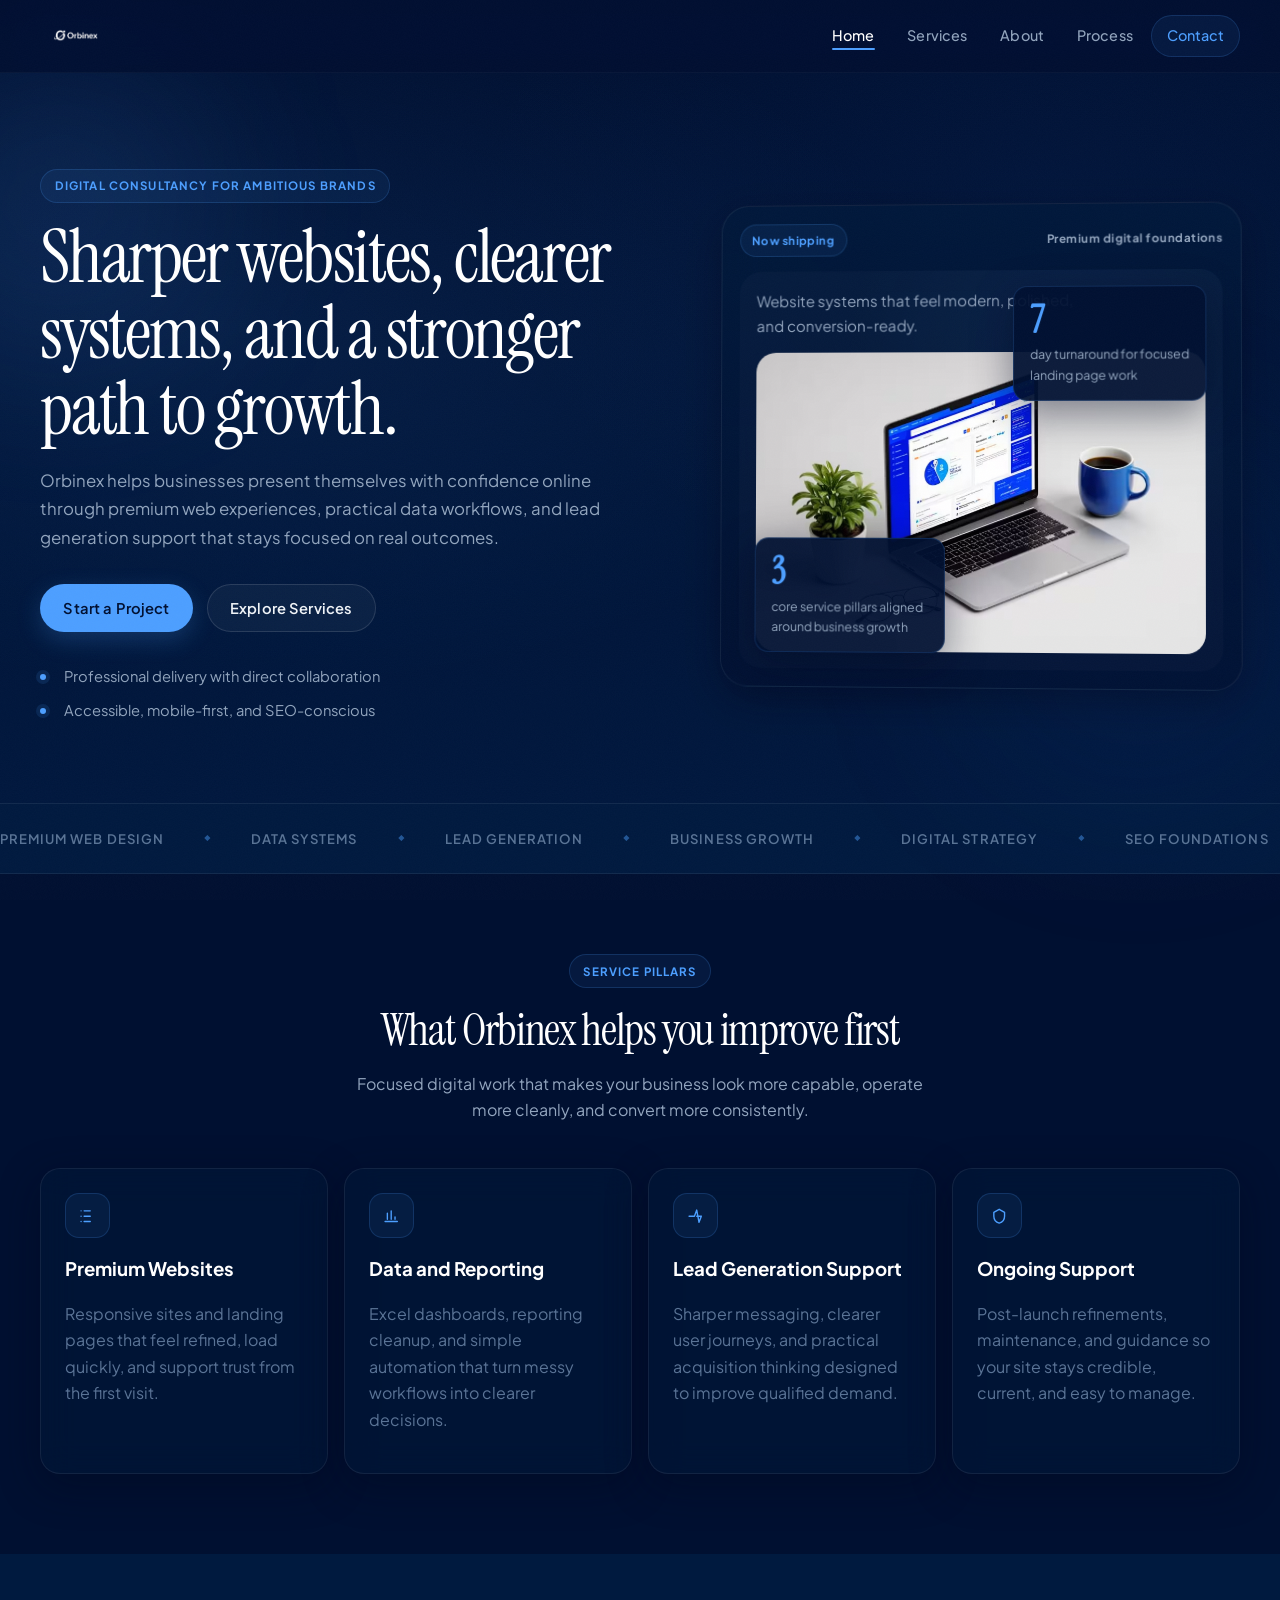
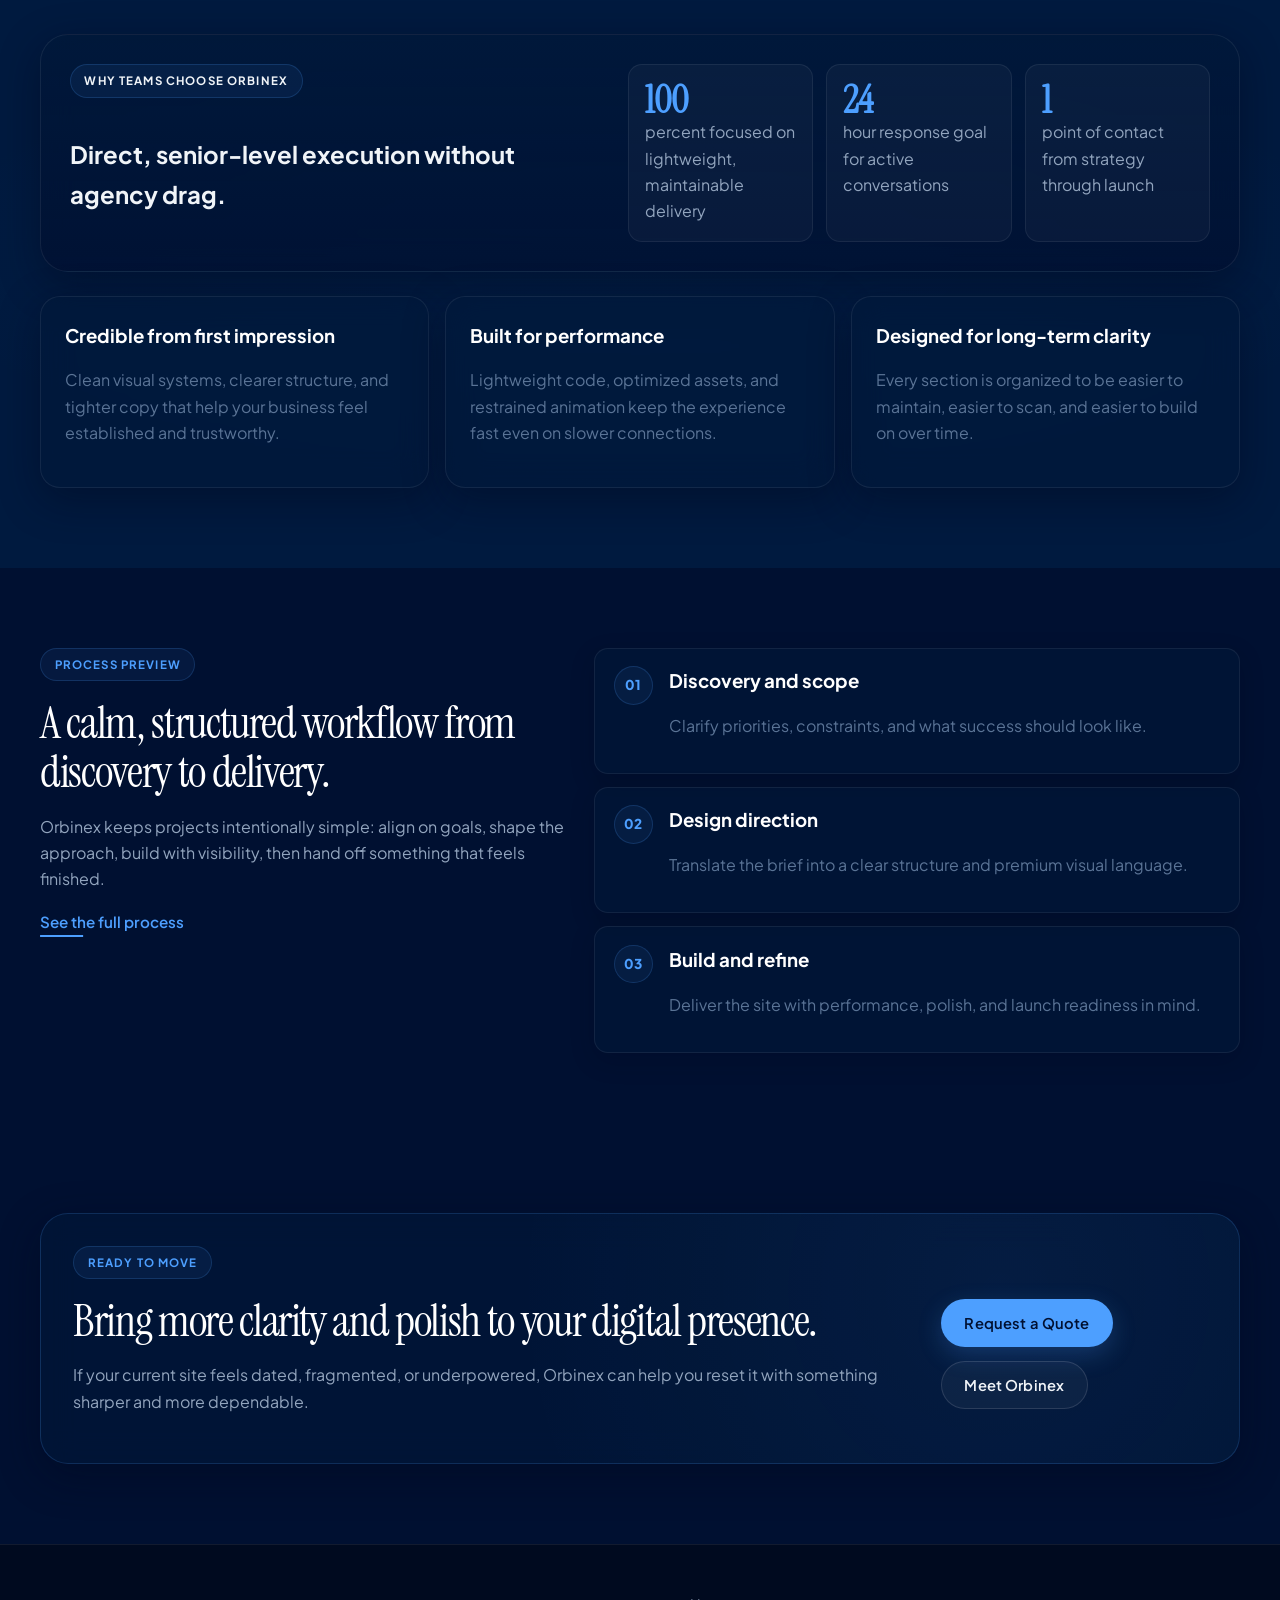
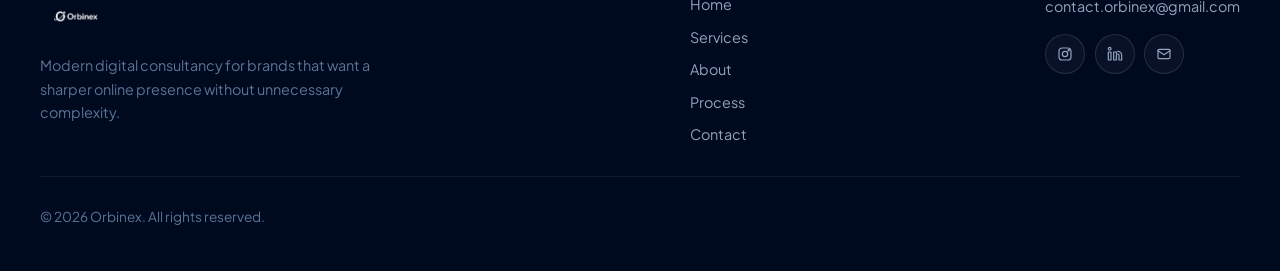
==== commit 926a37d1: "Refactor code structure for improved readability and maintainability" ====
--- a/index.html
+++ b/index.html
@@ -41,7 +41,7 @@
   <header class="site-header">
     <nav class="navbar shell" aria-label="Primary">
       <a class="brand" href="index.html" aria-label="Orbinex home">
-        <img src="Images/logobgrembl.avif" class="brand-mark" alt="Orbinex logo" width="168" height="56">
+        <img src="Images/logobgremwh.avif" class="brand-mark" alt="Orbinex logo" width="168" height="56">
       </a>
       <button class="nav-toggle" type="button" aria-expanded="false" aria-controls="nav-menu" aria-label="Open menu" data-nav-toggle>
         <span></span>
@@ -73,7 +73,6 @@
             <a class="btn btn-secondary" href="services.html">Explore Services</a>
           </div>
           <ul class="hero-points">
-            <li>Static-site fast and GitHub Pages safe</li>
             <li>Professional delivery with direct collaboration</li>
             <li>Accessible, mobile-first, and SEO-conscious</li>
           </ul>
@@ -99,6 +98,37 @@
               </div>
             </div>
           </div>
+        </div>
+      </div>
+    </section>
+
+    <section class="marquee-section" aria-hidden="true">
+      <div class="marquee">
+        <div class="marquee-track">
+          <span class="marquee-item">Premium Web Design</span>
+          <span class="marquee-dot">◆</span>
+          <span class="marquee-item">Data Systems</span>
+          <span class="marquee-dot">◆</span>
+          <span class="marquee-item">Lead Generation</span>
+          <span class="marquee-dot">◆</span>
+          <span class="marquee-item">Business Growth</span>
+          <span class="marquee-dot">◆</span>
+          <span class="marquee-item">Digital Strategy</span>
+          <span class="marquee-dot">◆</span>
+          <span class="marquee-item">SEO Foundations</span>
+          <span class="marquee-dot">◆</span>
+          <span class="marquee-item">Premium Web Design</span>
+          <span class="marquee-dot">◆</span>
+          <span class="marquee-item">Data Systems</span>
+          <span class="marquee-dot">◆</span>
+          <span class="marquee-item">Lead Generation</span>
+          <span class="marquee-dot">◆</span>
+          <span class="marquee-item">Business Growth</span>
+          <span class="marquee-dot">◆</span>
+          <span class="marquee-item">Digital Strategy</span>
+          <span class="marquee-dot">◆</span>
+          <span class="marquee-item">SEO Foundations</span>
+          <span class="marquee-dot">◆</span>
         </div>
       </div>
     </section>
--- a/style.css
+++ b/style.css
@@ -1,75 +1,64 @@
-@import url("https://fonts.googleapis.com/css2?family=Manrope:wght@400;500;600;700;800&family=Cormorant+Garamond:wght@600;700&display=swap");
+@import url("https://fonts.googleapis.com/css2?family=Plus+Jakarta+Sans:wght@400;500;600;700;800&family=Instrument+Serif&display=swap");
 
 :root {
-  --bg: #09111a;
-  --bg-soft: #111c2a;
-  --surface: rgba(19, 31, 46, 0.78);
-  --surface-solid: #0f1a27;
-  --surface-card: #172636;
-  --surface-light: #f6f0e6;
-  --surface-tint: #efe4d1;
-  --text: #f8f5ef;
-  --text-soft: #c0cad5;
-  --text-dark: #1d2530;
-  --text-muted: #5c6470;
-  --line: rgba(109, 126, 145, 0.18);
-  --line-strong: rgba(109, 126, 145, 0.32);
-  --accent: #e8c89c;
-  --accent-strong: #b8814b;
-  --accent-warm: #fff2df;
-  --success: #c9d5c8;
-  --shadow-lg: 0 28px 80px rgba(7, 15, 26, 0.38);
-  --shadow-md: 0 20px 50px rgba(8, 17, 29, 0.16);
-  --radius-lg: 32px;
-  --radius-md: 24px;
-  --radius-sm: 18px;
-  --shell: 1180px;
-}
-
-*,
-*::before,
-*::after {
-  box-sizing: border-box;
-}
-
-html {
-  scroll-behavior: smooth;
-}
+  /* === Brand-aligned deep navy palette === */
+  --bg: #001031;
+  --bg-alt: #001a3f;
+  --bg-light: #00244d;
+  --surface: rgba(0, 24, 58, 0.72);
+  --surface-solid: #001840;
+  --surface-hover: #002050;
+  --text: #f0f4f8;
+  --text-soft: #92a5be;
+  --text-dark: #f0f4f8;
+  --text-muted: #5a7496;
+  --accent: #4d9fff;
+  --accent-light: #7ab8ff;
+  --accent-muted: #3078cc;
+  --accent-bg: rgba(77, 159, 255, 0.07);
+  --accent-border: rgba(77, 159, 255, 0.18);
+  --line: rgba(255, 255, 255, 0.07);
+  --line-strong: rgba(255, 255, 255, 0.12);
+  --shadow-md: 0 12px 40px rgba(0, 8, 32, 0.45);
+  --shadow-lg: 0 24px 68px rgba(0, 6, 24, 0.55);
+  --shadow-glow: 0 0 50px rgba(77, 159, 255, 0.08);
+  --radius-lg: 28px;
+  --radius-md: 20px;
+  --radius-sm: 14px;
+  --shell: 1200px;
+  --ease: cubic-bezier(0.16, 1, 0.3, 1);
+}
+
+*, *::before, *::after { box-sizing: border-box; }
+html { scroll-behavior: smooth; }
 
 body {
   margin: 0;
-  font-family: "Manrope", "Segoe UI", system-ui, -apple-system, BlinkMacSystemFont, sans-serif;
-  background:
-    radial-gradient(circle at top left, rgba(232, 200, 156, 0.14), transparent 22%),
-    radial-gradient(circle at 84% 6%, rgba(178, 129, 75, 0.16), transparent 18%),
-    linear-gradient(180deg, #06101a 0%, #0d1724 24%, #f6f0e6 24%, #f6f0e6 78%, #efe4d1 100%);
-  color: var(--text-dark);
-  line-height: 1.6;
+  font-family: "Plus Jakarta Sans", system-ui, -apple-system, sans-serif;
+  background: var(--bg);
+  color: var(--text);
+  line-height: 1.65;
   -webkit-font-smoothing: antialiased;
   text-rendering: optimizeLegibility;
-}
-
-body.nav-open {
-  overflow: hidden;
-}
-
-a {
-  color: inherit;
-  text-decoration: none;
-}
-
-img {
-  display: block;
-  max-width: 100%;
-  height: auto;
-}
-
-button,
-input,
-select,
-textarea {
-  font: inherit;
-}
+  overflow-x: hidden;
+}
+
+/* Subtle grain texture */
+body::after {
+  content: "";
+  position: fixed;
+  inset: 0;
+  z-index: 9999;
+  pointer-events: none;
+  opacity: 0.022;
+  background-image: url("data:image/svg+xml,%3Csvg xmlns='http://www.w3.org/2000/svg' viewBox='0 0 256 256'%3E%3Cfilter id='n'%3E%3CfeTurbulence type='fractalNoise' baseFrequency='0.7' numOctaves='4' stitchTiles='stitch'/%3E%3C/filter%3E%3Crect width='100%25' height='100%25' filter='url(%23n)'/%3E%3C/svg%3E");
+  background-size: 180px;
+}
+
+body.nav-open { overflow: hidden; }
+a { color: inherit; text-decoration: none; }
+img { display: block; max-width: 100%; height: auto; }
+button, input, select, textarea { font: inherit; }
 
 svg {
   fill: none;
@@ -79,1186 +68,824 @@
   stroke-linejoin: round;
 }
 
+/* ── Skip ── */
 .skip-link {
-  position: absolute;
-  top: 1rem;
-  left: 1rem;
-  z-index: 200;
-  padding: 0.8rem 1rem;
-  border-radius: 999px;
-  background: #fff;
-  color: #07101d;
+  position: absolute; top: 1rem; left: 1rem;
+  z-index: 200; padding: 0.8rem 1rem;
+  border-radius: 999px;
+  background: var(--accent);
+  color: var(--bg);
+  font-weight: 700;
   transform: translateY(-140%);
   transition: transform 0.2s ease;
 }
-
-.skip-link:focus {
-  transform: translateY(0);
-}
+.skip-link:focus { transform: translateY(0); }
 
 :focus-visible {
-  outline: 3px solid rgba(145, 160, 180, 0.95);
+  outline: 2px solid var(--accent);
   outline-offset: 3px;
 }
 
 .shell {
-  width: min(calc(100% - 2rem), var(--shell));
+  width: min(calc(100% - 2.5rem), var(--shell));
   margin: 0 auto;
 }
 
+/* ── Header ── */
 .site-header {
-  position: sticky;
-  top: 0;
-  z-index: 100;
-  backdrop-filter: blur(18px);
-  background: rgba(8, 17, 29, 0.78);
-  border-bottom: 1px solid rgba(255, 240, 220, 0.08);
+  position: sticky; top: 0; z-index: 100;
+  backdrop-filter: blur(20px) saturate(1.4);
+  -webkit-backdrop-filter: blur(20px) saturate(1.4);
+  background: rgba(0, 16, 49, 0.85);
+  border-bottom: 1px solid var(--line);
 }
 
 .navbar {
-  display: flex;
-  align-items: center;
+  display: flex; align-items: center;
   justify-content: space-between;
-  min-height: 76px;
-  gap: 1rem;
-}
-
-.brand {
-  display: inline-flex;
-  align-items: center;
-  min-width: 0;
-  z-index: 2;
-}
-
-.brand-mark {
-  width: auto;
-  height: 52px;
-  object-fit: contain;
-}
+  min-height: 72px; gap: 1rem;
+}
+
+.brand { display: inline-flex; align-items: center; z-index: 2; }
+.brand-mark { width: auto; height: 48px; object-fit: contain; }
 
 .nav-toggle {
   display: none;
-  width: 48px;
-  height: 48px;
-  padding: 0;
-  border: 1px solid rgba(255, 255, 255, 0.14);
-  border-radius: 14px;
-  background: rgba(255, 255, 255, 0.05);
+  width: 46px; height: 46px; padding: 0;
+  border: 1px solid var(--line-strong);
+  border-radius: var(--radius-sm);
+  background: rgba(255,255,255,0.04);
   color: var(--text);
-  align-items: center;
-  justify-content: center;
-  flex-direction: column;
-  gap: 0.35rem;
+  align-items: center; justify-content: center;
+  flex-direction: column; gap: 0.32rem;
+  cursor: pointer;
 }
 
 .nav-toggle span {
-  width: 18px;
-  height: 2px;
+  width: 17px; height: 2px;
   border-radius: 999px;
   background: currentColor;
-  transition: transform 0.25s ease, opacity 0.25s ease;
-}
-
-.nav-toggle[aria-expanded="true"] span:first-child {
-  transform: translateY(4px) rotate(45deg);
-}
-
-.nav-toggle[aria-expanded="true"] span:last-child {
-  transform: translateY(-4px) rotate(-45deg);
-}
-
-.nav-menu {
-  display: flex;
-  align-items: center;
-}
+  transition: transform 0.25s var(--ease), opacity 0.25s ease;
+}
+.nav-toggle[aria-expanded="true"] span:first-child { transform: translateY(4px) rotate(45deg); }
+.nav-toggle[aria-expanded="true"] span:last-child { transform: translateY(-4px) rotate(-45deg); }
+
+.nav-menu { display: flex; align-items: center; }
 
 .nav-links {
-  display: flex;
-  align-items: center;
-  list-style: none;
-  gap: 0.4rem;
-  margin: 0;
-  padding: 0;
+  display: flex; align-items: center;
+  list-style: none; gap: 0.25rem;
+  margin: 0; padding: 0;
 }
 
 .nav-links a {
   position: relative;
-  display: inline-flex;
-  align-items: center;
-  justify-content: center;
-  min-height: 44px;
-  padding: 0 1rem;
-  border-radius: 999px;
-  color: rgba(232, 237, 245, 0.84);
-  font-size: 0.96rem;
-  font-weight: 500;
-  transition: color 0.2s ease, background-color 0.2s ease, transform 0.2s ease;
+  display: inline-flex; align-items: center; justify-content: center;
+  min-height: 42px; padding: 0 0.9rem;
+  border-radius: 999px;
+  color: var(--text-soft);
+  font-size: 0.9rem; font-weight: 500;
+  letter-spacing: 0.01em;
+  transition: color 0.25s ease, background 0.25s ease;
 }
 
 .nav-links a::after {
   content: "";
   position: absolute;
-  left: 1rem;
-  right: 1rem;
-  bottom: 0.55rem;
-  height: 2px;
-  border-radius: 999px;
-  background: linear-gradient(90deg, var(--accent) 0%, #f6ddba 100%);
+  left: 0.9rem; right: 0.9rem;
+  bottom: 0.45rem;
+  height: 1.5px; border-radius: 999px;
+  background: var(--accent);
   transform: scaleX(0);
   transform-origin: center;
-  transition: transform 0.25s ease;
+  transition: transform 0.3s var(--ease);
 }
 
 .nav-links a:hover,
-.nav-links a[aria-current="page"] {
-  color: #fff;
-}
+.nav-links a[aria-current="page"] { color: #fff; }
 
 .nav-links a:hover::after,
-.nav-links a[aria-current="page"]::after {
-  transform: scaleX(1);
-}
+.nav-links a[aria-current="page"]::after { transform: scaleX(1); }
 
 .nav-cta {
-  background: linear-gradient(135deg, rgba(232, 200, 156, 0.14), rgba(184, 129, 75, 0.18));
-  border: 1px solid rgba(232, 200, 156, 0.24);
-  color: #fff;
-}
-
-.nav-cta::after {
-  display: none;
-}
-
-.section,
-.page-hero {
-  position: relative;
-}
-
-.hero,
-.page-hero {
-  overflow: clip;
-}
+  background: var(--accent-bg);
+  border: 1px solid var(--accent-border) !important;
+  color: var(--accent) !important;
+}
+.nav-cta:hover {
+  background: rgba(77,159,255,0.14);
+  color: var(--accent-light) !important;
+}
+.nav-cta::after { display: none !important; }
+
+/* ── Hero ── */
+.section, .page-hero { position: relative; }
+.hero, .page-hero { overflow: clip; }
 
 .hero {
-  padding: 5.4rem 0 4.8rem;
+  padding: 6rem 0 5rem;
   color: var(--text);
-}
-
-.hero-grid,
-.about-hero-grid {
-  display: grid;
-  gap: 2rem;
-  align-items: center;
-}
-
-.hero-grid {
-  grid-template-columns: minmax(0, 1.08fr) minmax(0, 0.92fr);
-}
-
-.hero-copy {
-  position: relative;
-  z-index: 2;
-}
+  background:
+    radial-gradient(ellipse 55% 50% at 18% 35%, rgba(77,159,255,0.08), transparent),
+    radial-gradient(ellipse 45% 55% at 82% 18%, rgba(40,100,200,0.06), transparent),
+    linear-gradient(180deg, #001031 0%, #00183e 100%);
+}
+
+.hero-grid, .about-hero-grid {
+  display: grid; gap: 2.5rem; align-items: center;
+}
+.hero-grid, .about-hero-grid { grid-template-columns: minmax(0, 1.1fr) minmax(0, 0.9fr); }
+.hero-copy { position: relative; z-index: 2; }
 
 .eyebrow {
   display: inline-flex;
-  margin-bottom: 1rem;
-  padding: 0.45rem 0.8rem;
-  border-radius: 999px;
-  border: 1px solid rgba(232, 200, 156, 0.18);
-  background: rgba(232, 200, 156, 0.08);
-  color: #f1dfc4;
-  font-size: 0.78rem;
-  font-weight: 700;
-  letter-spacing: 0.08em;
+  margin-bottom: 1.1rem;
+  padding: 0.4rem 0.85rem;
+  border-radius: 999px;
+  border: 1px solid var(--accent-border);
+  background: var(--accent-bg);
+  color: var(--accent);
+  font-size: 0.72rem; font-weight: 700;
+  letter-spacing: 0.1em;
   text-transform: uppercase;
 }
 
-.hero h1,
-.page-hero h1 {
-  margin: 0 0 1rem;
-  font-family: "Cormorant Garamond", Georgia, serif;
-  font-size: clamp(2.6rem, 6vw, 5.2rem);
-  line-height: 0.96;
-  letter-spacing: -0.035em;
-}
-
-.hero .lede,
-.page-hero p,
-.section-heading p,
-.cta-panel p,
-.proof-item span {
-  color: var(--text-soft);
-}
+.hero h1, .page-hero h1 {
+  margin: 0 0 1.2rem;
+  font-family: "Instrument Serif", Georgia, serif;
+  font-size: clamp(2.8rem, 5.8vw, 5rem);
+  font-weight: 400;
+  line-height: 1.02;
+  letter-spacing: -0.03em;
+  color: #fff;
+}
+
+.hero .lede, .page-hero p,
+.section-heading p, .cta-panel p,
+.proof-item span { color: var(--text-soft); }
 
 .hero .lede {
-  max-width: 42rem;
-  font-size: 1.08rem;
-}
-
+  max-width: 38rem;
+  font-size: 1.05rem; line-height: 1.7;
+}
+
+/* ── Buttons ── */
 .button-row {
-  display: flex;
-  flex-wrap: wrap;
-  gap: 0.9rem;
-  margin-top: 1.8rem;
+  display: flex; flex-wrap: wrap;
+  gap: 0.85rem; margin-top: 2rem;
 }
 
 .btn {
-  display: inline-flex;
-  align-items: center;
-  justify-content: center;
-  min-height: 50px;
-  padding: 0 1.25rem;
+  display: inline-flex; align-items: center; justify-content: center;
+  min-height: 48px; padding: 0 1.4rem;
   border-radius: 999px;
   border: 1px solid transparent;
-  font-weight: 700;
-  transition: transform 0.2s ease, box-shadow 0.2s ease, border-color 0.2s ease, background-color 0.2s ease;
-}
-
-.btn:hover {
-  transform: translateY(-2px);
-}
+  font-weight: 600; font-size: 0.92rem;
+  letter-spacing: 0.01em; cursor: pointer;
+  transition: transform 0.3s var(--ease), box-shadow 0.3s ease, background 0.3s ease, border-color 0.3s ease;
+}
+.btn:hover { transform: translateY(-2px); }
 
 .btn-primary {
-  background: linear-gradient(135deg, #f6ddba 0%, #d49b63 100%);
-  color: #1a2028;
-  box-shadow: 0 18px 30px rgba(180, 129, 75, 0.24);
+  background: var(--accent);
+  color: #001031;
+  box-shadow: 0 8px 24px rgba(77,159,255,0.22);
+}
+.btn-primary:hover {
+  background: var(--accent-light);
+  box-shadow: 0 12px 32px rgba(77,159,255,0.32);
 }
 
 .btn-secondary {
-  border-color: rgba(255, 241, 219, 0.18);
-  background: rgba(255, 245, 229, 0.04);
+  border-color: var(--line-strong);
+  background: rgba(255,255,255,0.04);
   color: var(--text);
+}
+.btn-secondary:hover {
+  border-color: var(--accent-border);
+  background: var(--accent-bg);
 }
 
 .text-link {
   position: relative;
-  display: inline-flex;
-  align-items: center;
-  gap: 0.45rem;
-  color: #64778e;
-  font-weight: 700;
-}
-
+  display: inline-flex; align-items: center;
+  gap: 0.4rem;
+  color: var(--accent);
+  font-weight: 600; font-size: 0.95rem;
+}
 .text-link::after {
+  content: ""; width: 100%; height: 1.5px;
+  position: absolute; left: 0; bottom: -0.2rem;
+  border-radius: 999px; background: currentColor;
+  transform: scaleX(0.3); transform-origin: left;
+  transition: transform 0.3s var(--ease);
+}
+.text-link:hover::after { transform: scaleX(1); }
+
+/* ── Hero points ── */
+.hero-points, .check-list { list-style: none; padding: 0; margin: 2rem 0 0; }
+.hero-points { display: grid; gap: 0.6rem; }
+
+.hero-points li, .check-list li {
+  position: relative; padding-left: 1.5rem;
+  color: var(--text-soft); font-size: 0.92rem;
+}
+.hero-points li::before, .check-list li::before {
   content: "";
-  width: 100%;
-  height: 2px;
-  position: absolute;
-  left: 0;
-  bottom: -0.22rem;
-  border-radius: 999px;
-  background: currentColor;
-  transform: scaleX(0.3);
-  transform-origin: left;
-  transition: transform 0.2s ease;
-}
-
-.text-link:hover::after {
-  transform: scaleX(1);
-}
-
-.hero-points,
-.check-list {
-  list-style: none;
-  padding: 0;
-  margin: 1.8rem 0 0;
-}
-
-.hero-points {
-  display: grid;
-  gap: 0.65rem;
-}
-
-.hero-points li,
-.check-list li {
-  position: relative;
-  padding-left: 1.45rem;
-}
-
-.hero-points li::before,
-.check-list li::before {
-  content: "";
-  position: absolute;
-  left: 0;
-  top: 0.62rem;
-  width: 0.55rem;
-  height: 0.55rem;
-  border-radius: 50%;
-  background: linear-gradient(135deg, #d79f67 0%, #fff0d8 100%);
-  box-shadow: 0 0 0 6px rgba(215, 159, 103, 0.12);
-}
-
-.hero-visual,
-.media-card {
-  position: relative;
-  z-index: 2;
-}
-
-.glass-panel,
-.card,
-.cta-panel {
-  backdrop-filter: blur(18px);
+  position: absolute; left: 0; top: 0.58rem;
+  width: 6px; height: 6px; border-radius: 50%;
+  background: var(--accent);
+  box-shadow: 0 0 0 4px rgba(77,159,255,0.12);
+}
+
+/* ── Hero visual ── */
+.hero-visual, .media-card { position: relative; z-index: 2; }
+
+.glass-panel, .card, .cta-panel {
+  backdrop-filter: blur(16px);
+  -webkit-backdrop-filter: blur(16px);
   border: 1px solid var(--line);
   box-shadow: var(--shadow-md);
 }
 
 .glass-panel {
-  background: linear-gradient(180deg, rgba(17, 29, 44, 0.92), rgba(10, 19, 31, 0.82));
+  background: linear-gradient(180deg, rgba(0,24,58,0.88), rgba(0,16,49,0.78));
   color: var(--text);
 }
 
 .hero-visual-card {
-  padding: 1.2rem;
+  padding: 1.1rem;
   border-radius: var(--radius-lg);
-  transform: perspective(1400px) rotateY(-4deg) rotateX(1deg);
+  transform: perspective(1400px) rotateY(-3deg) rotateX(1deg);
+  transition: transform 0.5s var(--ease);
+}
+.hero-visual-card:hover {
+  transform: perspective(1400px) rotateY(-1deg) rotateX(0deg);
 }
 
 .hero-visual-top {
-  display: flex;
-  align-items: center;
+  display: flex; align-items: center;
   justify-content: space-between;
-  gap: 1rem;
-  margin-bottom: 1rem;
-}
-
-.status-pill,
-.mini-label,
-.service-tag {
-  display: inline-flex;
-  align-items: center;
-  border-radius: 999px;
-  font-size: 0.75rem;
-  font-weight: 700;
+  gap: 1rem; margin-bottom: 0.9rem;
+}
+
+.status-pill, .mini-label, .service-tag {
+  display: inline-flex; align-items: center;
+  border-radius: 999px;
+  font-size: 0.72rem; font-weight: 700;
   letter-spacing: 0.04em;
 }
 
 .status-pill {
-  padding: 0.45rem 0.75rem;
-  background: rgba(232, 200, 156, 0.14);
-  color: #f3dec0;
-}
-
-.mini-label {
-  color: rgba(232, 237, 245, 0.72);
-}
+  padding: 0.4rem 0.7rem;
+  background: var(--accent-bg);
+  border: 1px solid var(--accent-border);
+  color: var(--accent);
+}
+.mini-label { color: var(--text-soft); }
 
 .hero-showcase {
-  position: relative;
-  padding: 1.15rem;
-  border-radius: calc(var(--radius-lg) - 8px);
+  position: relative; padding: 1.1rem;
+  border-radius: calc(var(--radius-lg) - 6px);
   background:
-    linear-gradient(180deg, rgba(255, 244, 230, 0.1), rgba(255, 255, 255, 0.03)),
-    radial-gradient(circle at top right, rgba(232, 200, 156, 0.12), transparent 34%);
-  min-height: 24rem;
+    radial-gradient(circle at 70% 20%, rgba(77,159,255,0.06), transparent 50%),
+    rgba(255,255,255,0.02);
+  min-height: 22rem;
 }
 
 .showcase-main p {
-  max-width: 20rem;
-  margin: 0 0 1rem;
-  font-size: 1rem;
-  color: rgba(246, 238, 227, 0.88);
-}
-
-.showcase-main img,
-.media-card img {
+  max-width: 20rem; margin: 0 0 0.9rem;
+  font-size: 0.95rem; color: var(--text-soft);
+}
+.showcase-main img, .media-card img {
   width: 100%;
-  border-radius: 1.3rem;
-  aspect-ratio: 3 / 2;
-  object-fit: cover;
-}
+  border-radius: var(--radius-md);
+  aspect-ratio: 3 / 2; object-fit: cover;
+}
+
+.media-card {
+  padding: 0.6rem;
+  border-radius: var(--radius-lg);
+}
+.media-card img { border-radius: calc(var(--radius-lg) - 6px); }
 
 .floating-metric {
-  position: absolute;
-  max-width: 12.5rem;
-  padding: 1rem 1.05rem;
-  border-radius: 1.2rem;
-  background: rgba(9, 18, 31, 0.92);
-  border: 1px solid rgba(232, 200, 156, 0.14);
-  box-shadow: 0 18px 35px rgba(0, 0, 0, 0.24);
-}
-
-.floating-metric strong,
-.proof-item strong {
+  position: absolute; max-width: 12rem;
+  padding: 0.9rem 1rem;
+  border-radius: var(--radius-sm);
+  background: rgba(0,16,49,0.94);
+  border: 1px solid var(--accent-border);
+  box-shadow: var(--shadow-md);
+}
+.floating-metric strong, .proof-item strong {
   display: block;
-  font-size: clamp(1.8rem, 4vw, 2.6rem);
+  font-family: "Instrument Serif", serif;
+  font-size: clamp(1.8rem, 3.5vw, 2.4rem);
   line-height: 1;
-}
-
+  color: var(--accent);
+}
 .floating-metric span {
-  display: block;
-  margin-top: 0.35rem;
-  color: rgba(232, 237, 245, 0.76);
-  font-size: 0.82rem;
-}
-
-.metric-primary {
-  right: 1rem;
-  top: 1rem;
-}
-
-.metric-secondary {
-  left: 1rem;
-  bottom: 1rem;
-}
-
-.hero-orb,
-.page-orb {
-  position: absolute;
-  border-radius: 999px;
-  filter: blur(10px);
-  pointer-events: none;
-}
-
-.hero-orb-one,
-.page-orb-one {
-  top: 5%;
-  left: -10%;
-  width: 18rem;
-  height: 18rem;
-  background: radial-gradient(circle, rgba(232, 200, 156, 0.26) 0%, rgba(236, 240, 244, 0) 68%);
-  animation: drift 10s ease-in-out infinite;
-}
-
-.hero-orb-two,
-.page-orb-two {
-  right: -5%;
-  bottom: 10%;
-  width: 22rem;
-  height: 22rem;
-  background: radial-gradient(circle, rgba(184, 129, 75, 0.28) 0%, rgba(123, 138, 158, 0) 70%);
-  animation: drift 12s ease-in-out infinite reverse;
-}
-
+  display: block; margin-top: 0.3rem;
+  color: var(--text-soft); font-size: 0.78rem;
+}
+.metric-primary { right: 1rem; top: 1rem; }
+.metric-secondary { left: 1rem; bottom: 1rem; }
+
+/* ── Orbs ── */
+.hero-orb, .page-orb {
+  position: absolute; border-radius: 999px;
+  filter: blur(80px); pointer-events: none;
+}
+.hero-orb-one, .page-orb-one {
+  top: 5%; left: -8%;
+  width: 20rem; height: 20rem;
+  background: rgba(77,159,255,0.1);
+  animation: drift 14s ease-in-out infinite;
+}
+.hero-orb-two, .page-orb-two {
+  right: -4%; bottom: 10%;
+  width: 24rem; height: 24rem;
+  background: rgba(30,80,170,0.08);
+  animation: drift 18s ease-in-out infinite reverse;
+}
+
+/* ── Page Hero ── */
 .page-hero {
-  padding: 5rem 0 3.6rem;
+  padding: 5.5rem 0 3.5rem;
   color: var(--text);
-}
-
-.page-hero-inner {
-  position: relative;
-  z-index: 1;
-}
-
-.page-hero h1 {
-  max-width: 14ch;
-}
-
-.page-hero p {
-  max-width: 42rem;
-  font-size: 1.02rem;
-}
-
-.section {
-  padding: 4.75rem 0;
-}
+  background:
+    radial-gradient(ellipse 50% 50% at 30% 40%, rgba(77,159,255,0.06), transparent),
+    linear-gradient(180deg, #001031, #00183e);
+}
+.page-hero-inner { position: relative; z-index: 1; }
+.page-hero h1 { max-width: 16ch; }
+.page-hero p { max-width: 40rem; font-size: 1.02rem; }
+
+/* ── Sections ── */
+.section { padding: 5rem 0; }
 
 .section-soft {
   background:
-    linear-gradient(180deg, rgba(24, 28, 35, 0.02), rgba(24, 28, 35, 0.06)),
-    var(--surface-light);
+    radial-gradient(ellipse 60% 40% at 50% 50%, rgba(77,159,255,0.03), transparent),
+    var(--bg-alt);
 }
 
 .section-heading {
-  max-width: 40rem;
-  margin: 0 auto 2.5rem;
+  max-width: 38rem;
+  margin: 0 auto 2.8rem;
   text-align: center;
 }
-
-.section-heading-left {
-  margin: 0;
-  text-align: left;
-}
-
-.section-heading h2,
-.cta-panel h2,
-.process-panel h2,
-.contact-card h2,
-.info-card h2,
-.story-card h2 {
-  margin: 0 0 0.9rem;
-  font-size: clamp(2rem, 4vw, 3rem);
-  line-height: 1.08;
-  letter-spacing: -0.04em;
-}
-
+.section-heading-left { margin: 0; text-align: left; }
+
+.section-heading h2, .cta-panel h2,
+.process-panel h2, .contact-card h2,
+.info-card h2, .story-card h2 {
+  margin: 0 0 0.8rem;
+  font-family: "Instrument Serif", Georgia, serif;
+  font-size: clamp(1.9rem, 3.8vw, 2.8rem);
+  font-weight: 400;
+  line-height: 1.1;
+  letter-spacing: -0.03em;
+  color: #fff;
+}
+
+/* ── Cards ── */
 .card {
-  background: rgba(255, 250, 244, 0.82);
+  background: rgba(0, 24, 58, 0.55);
   border-radius: var(--radius-md);
   padding: 1.5rem;
-  transition: transform 0.22s ease, box-shadow 0.22s ease, border-color 0.22s ease;
-}
-
-.card:hover,
-.timeline-step:hover,
-.mini-step:hover {
-  transform: translateY(-4px);
-  border-color: var(--line-strong);
-  box-shadow: 0 22px 48px rgba(15, 26, 43, 0.12);
-}
-
-.feature-grid,
-.trust-grid,
-.compact-grid,
-.value-grid {
-  display: grid;
-  gap: 1.1rem;
-}
-
-.feature-grid {
-  grid-template-columns: repeat(4, minmax(0, 1fr));
-}
-
-.trust-grid,
-.compact-grid {
-  grid-template-columns: repeat(3, minmax(0, 1fr));
-}
-
-.value-grid {
-  grid-template-columns: repeat(2, minmax(0, 1fr));
-}
+  border: 1px solid var(--line);
+  transition: transform 0.35s var(--ease), box-shadow 0.35s ease, border-color 0.35s ease;
+}
+
+.card:hover, .timeline-step:hover, .mini-step:hover {
+  transform: translateY(-3px);
+  border-color: var(--accent-border);
+  box-shadow: var(--shadow-md), var(--shadow-glow);
+}
+
+.feature-grid, .trust-grid, .compact-grid, .value-grid {
+  display: grid; gap: 1rem;
+}
+.feature-grid { grid-template-columns: repeat(4, minmax(0, 1fr)); }
+.trust-grid, .compact-grid { grid-template-columns: repeat(3, minmax(0, 1fr)); }
+.value-grid { grid-template-columns: repeat(2, minmax(0, 1fr)); }
 
 .icon-chip {
   display: inline-flex;
-  align-items: center;
-  justify-content: center;
-  width: 3rem;
-  height: 3rem;
-  border-radius: 1rem;
-  background: linear-gradient(135deg, rgba(215, 159, 103, 0.16), rgba(255, 240, 218, 0.92));
-  color: #9a6736;
+  align-items: center; justify-content: center;
+  width: 2.8rem; height: 2.8rem;
+  border-radius: var(--radius-sm);
+  background: var(--accent-bg);
+  border: 1px solid var(--accent-border);
+  color: var(--accent);
   margin-bottom: 1rem;
 }
-
-.icon-chip svg {
-  width: 1.25rem;
-  height: 1.25rem;
-}
-
-.feature-card h3,
-.trust-card h3,
-.compact-card h3,
-.value-card h3,
-.service-card h2,
-.mini-step h3,
-.approach-item strong,
-.timeline-content strong {
-  margin: 0 0 0.65rem;
-  color: var(--text-dark);
-}
-
-.feature-card p,
-.trust-card p,
-.compact-card p,
-.value-card p,
-.story-card p,
-.service-card p,
-.contact-card p,
-.info-card p,
-.mini-step p,
-.approach-item p,
-.service-meta p,
-.check-list li {
+.icon-chip svg { width: 1.15rem; height: 1.15rem; }
+
+.feature-card h3, .trust-card h3,
+.compact-card h3, .value-card h3,
+.service-card h2, .mini-step h3,
+.approach-item strong, .timeline-content strong {
+  margin: 0 0 0.55rem;
+  color: #fff; font-weight: 700;
+}
+
+.feature-card p, .trust-card p,
+.compact-card p, .value-card p,
+.story-card p, .service-card p,
+.contact-card p, .info-card p,
+.mini-step p, .approach-item p,
+.service-meta p, .check-list li {
   color: var(--text-muted);
 }
 
+/* ── Proof band ── */
 .proof-band {
   display: grid;
   grid-template-columns: minmax(0, 1fr) minmax(0, 1.1fr);
-  gap: 1.8rem;
-  padding: 1.7rem;
+  gap: 1.8rem; padding: 1.8rem;
   border-radius: var(--radius-lg);
-  margin-bottom: 1.4rem;
+  margin-bottom: 1.5rem;
 }
 
 .proof-grid {
   display: grid;
   grid-template-columns: repeat(3, minmax(0, 1fr));
-  gap: 1rem;
+  gap: 0.8rem;
 }
 
 .proof-item {
   padding: 1rem;
-  border-radius: 1.2rem;
-  background: linear-gradient(180deg, rgba(255, 255, 255, 0.06), rgba(232, 200, 156, 0.06));
-}
-
-.split-layout,
-.story-grid,
-.contact-layout,
-.process-layout {
-  display: grid;
-  gap: 1.4rem;
-}
-
-.split-layout {
+  border-radius: var(--radius-sm);
+  background: rgba(255,255,255,0.03);
+  border: 1px solid var(--line);
+}
+
+/* ── Split / Process ── */
+.split-layout, .story-grid, .contact-layout, .process-layout {
+  display: grid; gap: 1.6rem;
+}
+.split-layout, .process-layout {
   grid-template-columns: minmax(0, 0.9fr) minmax(0, 1.1fr);
   align-items: start;
 }
 
-.process-preview,
-.approach-list {
-  display: grid;
-  gap: 0.9rem;
-}
-
-.mini-step,
-.approach-item {
+.process-preview, .approach-list { display: grid; gap: 0.8rem; }
+
+.mini-step, .approach-item {
   display: grid;
   grid-template-columns: auto 1fr;
-  gap: 1rem;
-  align-items: start;
+  gap: 1rem; align-items: start;
   padding: 1.1rem 1.2rem;
-  border-radius: 1.3rem;
-  background: rgba(255, 252, 247, 0.88);
-  border: 1px solid rgba(15, 26, 43, 0.08);
-  box-shadow: 0 16px 32px rgba(15, 26, 43, 0.08);
-  transition: transform 0.22s ease, box-shadow 0.22s ease;
+  border-radius: var(--radius-sm);
+  background: rgba(0, 24, 58, 0.55);
+  border: 1px solid var(--line);
+  box-shadow: 0 8px 24px rgba(0,6,24,0.2);
+  transition: transform 0.3s var(--ease), box-shadow 0.3s ease, border-color 0.3s ease;
 }
 
 .mini-step span:first-child {
   display: inline-flex;
-  width: 2.6rem;
-  height: 2.6rem;
-  border-radius: 999px;
-  align-items: center;
-  justify-content: center;
-  background: linear-gradient(135deg, rgba(215, 159, 103, 0.18), rgba(255, 237, 209, 0.92));
-  color: #9a6736;
-  font-weight: 800;
-}
-
+  width: 2.4rem; height: 2.4rem;
+  border-radius: 999px;
+  align-items: center; justify-content: center;
+  background: var(--accent-bg);
+  border: 1px solid var(--accent-border);
+  color: var(--accent);
+  font-weight: 800; font-size: 0.85rem;
+}
+
+/* ── CTA ── */
 .cta-panel {
-  display: flex;
-  align-items: center;
+  display: flex; align-items: center;
   justify-content: space-between;
-  gap: 1.5rem;
-  padding: 1.8rem;
+  gap: 2rem; padding: 2rem;
   border-radius: var(--radius-lg);
   background:
-    radial-gradient(circle at top right, rgba(232, 200, 156, 0.14), transparent 28%),
-    linear-gradient(135deg, rgba(9, 17, 26, 0.98), rgba(17, 28, 42, 0.95));
+    radial-gradient(circle at 80% 30%, rgba(77,159,255,0.06), transparent 50%),
+    rgba(0, 24, 58, 0.65);
   color: var(--text);
-}
-
-.footer-grid,
+  border: 1px solid var(--accent-border);
+}
+
+/* ── Marquee ── */
+.marquee-section {
+  padding: 1.5rem 0;
+  border-top: 1px solid var(--line);
+  border-bottom: 1px solid var(--line);
+  background: var(--bg-alt);
+  overflow: hidden;
+}
+.marquee { position: relative; width: 100%; }
+.marquee-track {
+  display: flex; gap: 2.5rem;
+  align-items: center;
+  width: max-content;
+  animation: marquee-scroll 28s linear infinite;
+}
+.marquee-item {
+  white-space: nowrap;
+  font-size: 0.82rem; font-weight: 600;
+  letter-spacing: 0.08em;
+  text-transform: uppercase;
+  color: var(--text-muted);
+}
+.marquee-dot {
+  color: var(--accent);
+  font-size: 0.5rem; opacity: 0.45;
+}
+@keyframes marquee-scroll {
+  0% { transform: translateX(0); }
+  100% { transform: translateX(-50%); }
+}
+
+/* ── Footer ── */
+.site-footer {
+  padding: 3rem 0 1.8rem;
+  background: #000a1f;
+  color: var(--text);
+  border-top: 1px solid var(--line);
+}
+.footer-grid, .footer-bottom {
+  display: flex; justify-content: space-between; gap: 1.5rem;
+}
+.footer-grid { align-items: start; }
+.footer-brand img { height: 48px; width: auto; }
+.footer-copy {
+  max-width: 22rem; margin-top: 0.8rem;
+  color: var(--text-muted); font-size: 0.9rem;
+}
+.footer-links { display: grid; gap: 0.55rem; }
+.footer-links a, .footer-contact a {
+  color: var(--text-soft); font-size: 0.9rem;
+  transition: color 0.2s ease;
+}
+.footer-links a:hover, .footer-contact a:hover { color: #fff; }
+
+.social-row { display: flex; gap: 0.6rem; margin-top: 0.9rem; }
+.social-row a {
+  display: inline-flex; align-items: center; justify-content: center;
+  width: 2.5rem; height: 2.5rem;
+  border-radius: 999px;
+  border: 1px solid var(--line-strong);
+  background: rgba(255,255,255,0.03);
+  color: var(--text-soft);
+  transition: border-color 0.25s ease, color 0.25s ease, background 0.25s ease;
+}
+.social-row a:hover {
+  border-color: var(--accent-border);
+  color: var(--accent); background: var(--accent-bg);
+}
+.social-row svg { width: 1rem; height: 1rem; }
+
 .footer-bottom {
-  display: flex;
-  justify-content: space-between;
-  gap: 1.5rem;
-}
-
-.site-footer {
-  padding: 2.5rem 0 1.6rem;
-  background: #09111a;
-  color: var(--text);
-}
-
-.footer-grid {
-  align-items: start;
-  border-top: 1px solid rgba(255, 255, 255, 0.08);
-  padding-top: 2rem;
-}
-
-.footer-brand img {
-  height: 56px;
-  width: auto;
-}
-
-.footer-copy {
-  max-width: 24rem;
-  color: rgba(232, 237, 245, 0.7);
-}
-
-.footer-links {
-  display: grid;
-  gap: 0.7rem;
-}
-
-.footer-links a,
-.footer-contact a {
-  color: rgba(232, 237, 245, 0.84);
-}
-
-.social-row {
-  display: flex;
-  gap: 0.75rem;
-  margin-top: 1rem;
-}
-
-.social-row a {
-  display: inline-flex;
-  align-items: center;
-  justify-content: center;
-  width: 2.7rem;
-  height: 2.7rem;
-  border-radius: 999px;
-  border: 1px solid rgba(255, 255, 255, 0.12);
-  background: rgba(255, 255, 255, 0.04);
-}
-
-.social-row svg {
-  width: 1.1rem;
-  height: 1.1rem;
-}
-
-.footer-bottom {
-  margin-top: 1.6rem;
-  padding-top: 1rem;
-  border-top: 1px solid rgba(255, 255, 255, 0.08);
-  color: rgba(232, 237, 245, 0.62);
-  font-size: 0.92rem;
-}
-
+  margin-top: 1.8rem; padding-top: 1rem;
+  border-top: 1px solid var(--line);
+  color: var(--text-muted); font-size: 0.85rem;
+}
+
+/* ── Services ── */
 .service-catalog {
   display: grid;
   grid-template-columns: repeat(2, minmax(0, 1fr));
-  gap: 1.2rem;
-}
-
-.service-card {
-  padding: 1.6rem;
-}
-
+  gap: 1.1rem;
+}
+.service-card { padding: 1.6rem; }
 .service-card-top {
-  display: flex;
-  align-items: center;
+  display: flex; align-items: center;
   justify-content: space-between;
-  gap: 1rem;
-  margin-bottom: 1rem;
-}
-
+  gap: 1rem; margin-bottom: 1rem;
+}
 .service-tag {
-  padding: 0.42rem 0.7rem;
-  background: rgba(184, 129, 75, 0.1);
-  color: #8e5f31;
-}
-
+  padding: 0.38rem 0.65rem;
+  background: var(--accent-bg);
+  border: 1px solid var(--accent-border);
+  color: var(--accent);
+}
 .service-meta {
   display: grid;
   grid-template-columns: repeat(2, minmax(0, 1fr));
-  gap: 1rem;
-  margin: 1.15rem 0;
-}
-
-.service-meta h3,
-.detail-cluster h3 {
-  margin: 0 0 0.35rem;
-  font-size: 0.9rem;
+  gap: 1rem; margin: 1.1rem 0;
+}
+.service-meta h3, .detail-cluster h3 {
+  margin: 0 0 0.3rem;
+  font-size: 0.82rem;
   text-transform: uppercase;
-  letter-spacing: 0.06em;
+  letter-spacing: 0.08em;
   color: var(--text-muted);
 }
 
-.story-grid {
-  grid-template-columns: repeat(2, minmax(0, 1fr));
-}
-
-.story-card,
-.value-card,
-.contact-card,
-.info-card {
-  padding: 1.6rem;
-}
-
+/* ── About ── */
+.story-grid { grid-template-columns: repeat(2, minmax(0, 1fr)); }
+.story-card, .value-card, .contact-card, .info-card { padding: 1.6rem; }
+
+/* ── Contact ── */
 .contact-layout {
   grid-template-columns: minmax(0, 1.2fr) minmax(0, 0.8fr);
   align-items: start;
 }
-
-.contact-sidebar {
-  display: grid;
-  gap: 1rem;
-}
-
+.contact-sidebar { display: grid; gap: 1rem; }
 .contact-form {
   display: grid;
   grid-template-columns: repeat(2, minmax(0, 1fr));
-  gap: 1rem;
-  margin-top: 1.35rem;
-}
-
-.contact-form label {
-  display: grid;
-  gap: 0.45rem;
-}
-
-.contact-form span {
-  font-weight: 600;
-}
-
+  gap: 1rem; margin-top: 1.2rem;
+}
+.contact-form label { display: grid; gap: 0.4rem; }
+.contact-form span { font-weight: 600; color: var(--text-soft); }
 .contact-form input,
 .contact-form select,
 .contact-form textarea {
   width: 100%;
-  border: 1px solid rgba(15, 26, 43, 0.12);
-  border-radius: 1rem;
-  background: rgba(255, 255, 255, 0.88);
-  padding: 0.95rem 1rem;
-  color: var(--text-dark);
-  transition: border-color 0.2s ease, box-shadow 0.2s ease;
-}
-
+  border: 1px solid var(--line-strong);
+  border-radius: var(--radius-sm);
+  background: rgba(255,255,255,0.04);
+  padding: 0.9rem 1rem;
+  color: var(--text);
+  transition: border-color 0.25s ease, box-shadow 0.25s ease;
+}
 .contact-form input:focus,
 .contact-form select:focus,
 .contact-form textarea:focus {
-  border-color: rgba(127, 146, 170, 0.56);
-  box-shadow: 0 0 0 4px rgba(160, 171, 185, 0.15);
+  border-color: var(--accent-border);
+  box-shadow: 0 0 0 3px var(--accent-bg);
   outline: none;
 }
-
-.full-span {
-  grid-column: 1 / -1;
-}
-
+.full-span { grid-column: 1 / -1; }
 .form-actions {
-  display: flex;
-  flex-wrap: wrap;
-  align-items: center;
-  gap: 0.9rem;
-}
-
-.form-note {
-  color: var(--text-muted);
-}
-
-.contact-embed-card {
-  padding: 1.8rem;
-}
-
+  display: flex; flex-wrap: wrap;
+  align-items: center; gap: 0.9rem;
+}
+.form-note { color: var(--text-muted); font-size: 0.88rem; }
+
+.contact-embed-card { padding: 1.8rem; }
 .contact-embed-shell {
-  margin-top: 1.5rem;
-  padding: 0.8rem;
+  margin-top: 1.4rem; padding: 0.6rem;
   border-radius: calc(var(--radius-lg) - 4px);
-  background:
-    linear-gradient(180deg, rgba(255, 255, 255, 0.64), rgba(255, 246, 234, 0.9)),
-    linear-gradient(135deg, rgba(232, 200, 156, 0.22), rgba(184, 129, 75, 0.06));
-  border: 1px solid rgba(184, 129, 75, 0.16);
-  box-shadow: inset 0 1px 0 rgba(255, 255, 255, 0.5);
-}
-
+  background: rgba(255,255,255,0.03);
+  border: 1px solid var(--line);
+}
 .contact-embed-frame {
-  width: 100%;
-  min-height: 1180px;
+  width: 100%; min-height: 1180px;
   border: 0;
-  border-radius: calc(var(--radius-lg) - 10px);
+  border-radius: calc(var(--radius-lg) - 8px);
   background: #fff;
 }
-
 .contact-meta {
   display: grid;
   grid-template-columns: repeat(3, minmax(0, 1fr));
-  gap: 0.9rem;
-  margin-top: 1.35rem;
-}
-
-.contact-meta .info-card,
-.contact-promise {
-  min-height: 100%;
-}
-
-.contact-note {
-  margin-top: 1rem;
-  font-size: 0.95rem;
-  color: var(--text-muted);
-}
-
+  gap: 0.8rem; margin-top: 1.2rem;
+}
+.contact-meta .info-card, .contact-promise { min-height: 100%; }
+.contact-note { margin-top: 1rem; font-size: 0.88rem; color: var(--text-muted); }
 .contact-quicklinks {
-  display: flex;
-  flex-wrap: wrap;
-  gap: 0.8rem;
-  margin-top: 1.2rem;
-}
-
+  display: flex; flex-wrap: wrap;
+  gap: 0.7rem; margin-top: 1.1rem;
+}
 .quicklink-chip {
-  display: inline-flex;
-  align-items: center;
-  min-height: 42px;
-  padding: 0 1rem;
-  border-radius: 999px;
-  border: 1px solid rgba(184, 129, 75, 0.18);
-  background: rgba(255, 250, 244, 0.7);
-  color: #7d5330;
-  font-weight: 700;
-}
-
+  display: inline-flex; align-items: center;
+  min-height: 42px; padding: 0 1rem;
+  border-radius: 999px;
+  border: 1px solid var(--line-strong);
+  background: rgba(255,255,255,0.03);
+  color: var(--text-soft);
+  font-weight: 600; font-size: 0.9rem;
+  transition: border-color 0.25s ease, color 0.25s ease;
+}
 .quicklink-chip:hover {
-  border-color: rgba(184, 129, 75, 0.32);
-  transform: translateY(-1px);
-}
-
-.contact-promise {
-  display: grid;
-  gap: 1rem;
-}
-
+  border-color: var(--accent-border);
+  color: var(--accent);
+}
+.contact-promise { display: grid; gap: 0.8rem; }
 .contact-promise-item {
-  padding: 1rem 1.05rem;
-  border-radius: 1.1rem;
-  background: rgba(255, 255, 255, 0.06);
-  border: 1px solid rgba(255, 255, 255, 0.08);
-}
-
-.contact-promise-item strong {
-  display: block;
-  margin-bottom: 0.25rem;
-}
-
-.contact-promise-item span {
-  color: var(--text-soft);
-}
-
-.timeline {
-  position: relative;
-  display: grid;
-  gap: 0.9rem;
-}
-
+  padding: 0.9rem 1rem;
+  border-radius: var(--radius-sm);
+  background: rgba(255,255,255,0.03);
+  border: 1px solid var(--line);
+}
+.contact-promise-item strong { display: block; margin-bottom: 0.2rem; color: #fff; }
+.contact-promise-item span { color: var(--text-soft); font-size: 0.9rem; }
+
+/* ── Process ── */
+.timeline { position: relative; display: grid; gap: 0.8rem; }
 .timeline::before {
   content: "";
-  position: absolute;
-  top: 1rem;
-  bottom: 1rem;
-  left: 1.18rem;
-  width: 2px;
-  background: linear-gradient(180deg, rgba(195, 203, 213, 0.58), rgba(120, 135, 154, 0.28));
-}
-
+  position: absolute; top: 1rem; bottom: 1rem; left: 1.15rem;
+  width: 1.5px;
+  background: linear-gradient(180deg, var(--accent-border), var(--line));
+}
 .timeline-step {
-  position: relative;
-  display: grid;
+  position: relative; display: grid;
   grid-template-columns: auto 1fr;
-  gap: 1rem;
-  width: 100%;
-  padding: 1.1rem 1.15rem;
-  border-radius: 1.4rem;
-  border: 1px solid rgba(15, 26, 43, 0.08);
-  background: rgba(255, 255, 255, 0.86);
-  text-align: left;
-  cursor: pointer;
-  transition: transform 0.22s ease, box-shadow 0.22s ease, border-color 0.22s ease, background-color 0.22s ease;
-}
-
+  gap: 1rem; width: 100%;
+  padding: 1rem 1.1rem;
+  border-radius: var(--radius-sm);
+  border: 1px solid var(--line);
+  background: rgba(0, 24, 58, 0.55);
+  text-align: left; cursor: pointer;
+  transition: transform 0.3s var(--ease), box-shadow 0.3s ease, border-color 0.3s ease, background 0.3s ease;
+}
 .timeline-step.is-active {
-  border-color: rgba(184, 129, 75, 0.3);
-  background: rgba(255, 255, 255, 0.96);
-  box-shadow: 0 20px 45px rgba(15, 26, 43, 0.14);
-}
-
+  border-color: var(--accent-border);
+  background: rgba(0, 32, 70, 0.7);
+  box-shadow: var(--shadow-md), 0 0 40px rgba(77,159,255,0.05);
+}
 .timeline-index {
-  position: relative;
-  z-index: 1;
-  display: inline-flex;
-  align-items: center;
-  justify-content: center;
-  width: 2.35rem;
-  height: 2.35rem;
-  border-radius: 999px;
-  background: linear-gradient(135deg, #fff3de 0%, #e0b07e 100%);
-  color: #0b1017;
-  font-weight: 800;
-}
-
-.timeline-content span {
-  display: block;
-  color: var(--text-muted);
-}
+  position: relative; z-index: 1;
+  display: inline-flex; align-items: center; justify-content: center;
+  width: 2.2rem; height: 2.2rem;
+  border-radius: 999px;
+  background: var(--accent);
+  color: #001031;
+  font-weight: 800; font-size: 0.82rem;
+}
+.timeline-content span { display: block; color: var(--text-muted); font-size: 0.9rem; }
 
 .process-panel {
-  padding: 1.7rem;
+  padding: 1.8rem;
   border-radius: var(--radius-lg);
-  position: sticky;
-  top: 6.5rem;
-}
-
-.process-panel p,
-.process-panel li,
-.glass-panel .eyebrow,
-.glass-panel h2 {
-  color: var(--text);
-}
-
-.glass-panel p {
-  color: var(--text-soft);
-}
-
-.detail-cluster {
-  display: grid;
-  gap: 1rem;
-  margin: 1.25rem 0;
-}
-
-.process-checks li {
-  color: rgba(232, 237, 245, 0.8);
-}
-
+  position: sticky; top: 6rem;
+}
+.process-panel p, .process-panel li,
+.glass-panel .eyebrow, .glass-panel h2 { color: var(--text); }
+.glass-panel p { color: var(--text-soft); }
+.detail-cluster { display: grid; gap: 0.9rem; margin: 1.2rem 0; }
+.process-checks li { color: var(--text-soft); }
+
+/* ── Animations ── */
 [data-reveal] {
   opacity: 0;
-  transform: translateY(18px);
-  transition: opacity 0.6s ease, transform 0.6s ease;
-}
-
-[data-reveal].is-visible {
-  opacity: 1;
-  transform: translateY(0);
-}
-
-[data-reveal-delay="1"] { transition-delay: 0.08s; }
-[data-reveal-delay="2"] { transition-delay: 0.16s; }
-[data-reveal-delay="3"] { transition-delay: 0.24s; }
+  transform: translateY(20px);
+  transition: opacity 0.7s var(--ease), transform 0.7s var(--ease);
+}
+[data-reveal].is-visible { opacity: 1; transform: translateY(0); }
+[data-reveal-delay="1"] { transition-delay: 0.1s; }
+[data-reveal-delay="2"] { transition-delay: 0.18s; }
+[data-reveal-delay="3"] { transition-delay: 0.26s; }
 
 @keyframes drift {
   0%, 100% { transform: translate3d(0, 0, 0) scale(1); }
-  50% { transform: translate3d(0.8rem, -0.8rem, 0) scale(1.04); }
-}
-
-@media (max-width: 1024px) {
-  .feature-grid,
-  .trust-grid,
-  .compact-grid {
+  50% { transform: translate3d(0.6rem, -0.6rem, 0) scale(1.03); }
+}
+
+/* ── Responsive ── */
+@media (max-width: 960px) {
+  .feature-grid, .trust-grid, .compact-grid {
     grid-template-columns: repeat(2, minmax(0, 1fr));
   }
-
-  .hero-grid,
-  .split-layout,
-  .contact-layout,
-  .process-layout,
-  .proof-band,
-  .story-grid,
-  .service-catalog,
-  .about-hero-grid {
+  .hero-grid, .split-layout, .contact-layout,
+  .process-layout, .proof-band, .story-grid,
+  .service-catalog, .about-hero-grid {
     grid-template-columns: 1fr;
+    gap: 2rem;
   }
-
-  .proof-grid,
-  .service-meta,
-  .contact-meta {
-    grid-template-columns: 1fr;
+  .proof-grid, .service-meta, .contact-meta { grid-template-columns: 1fr; }
+  .process-panel { position: static; margin-top: 2rem; }
+}
+
+@media (max-width: 760px) {
+  .navbar { min-height: 64px; }
+  .nav-toggle { display: inline-flex; }
+  .nav-menu {
+    position: fixed; inset: 64px 0.8rem auto;
+    padding: 0.8rem;
+    border-radius: var(--radius-md);
+    border: 1px solid var(--line-strong);
+    background: rgba(0, 16, 49, 0.96);
+    backdrop-filter: blur(24px);
+    -webkit-backdrop-filter: blur(24px);
+    box-shadow: var(--shadow-lg);
+    transform: translateY(-8px);
+    opacity: 0; pointer-events: none;
+    transition: opacity 0.25s ease, transform 0.25s var(--ease);
   }
-
-  .process-panel {
-    position: static;
+  .nav-menu.is-open {
+    opacity: 1; transform: translateY(0); pointer-events: auto;
   }
-}
-
-@media (max-width: 760px) {
-  body {
-    background:
-      radial-gradient(circle at top left, rgba(232, 200, 156, 0.16), transparent 22%),
-      linear-gradient(180deg, #06101a 0%, #0d1724 22%, #f6f0e6 22%, #f6f0e6 100%);
-  }
-
-  .navbar {
-    min-height: 72px;
-  }
-
-  .nav-toggle {
-    display: inline-flex;
-  }
-
-  .nav-menu {
-    position: fixed;
-    inset: 72px 1rem auto;
-    padding: 1rem;
-    border-radius: 1.5rem;
-    border: 1px solid rgba(255, 255, 255, 0.12);
-    background: rgba(7, 16, 29, 0.96);
-    box-shadow: var(--shadow-lg);
-    transform: translateY(-10px);
-    opacity: 0;
-    pointer-events: none;
-    transition: opacity 0.22s ease, transform 0.22s ease;
-  }
-
-  .nav-menu.is-open {
-    opacity: 1;
-    transform: translateY(0);
-    pointer-events: auto;
-  }
-
-  .nav-links {
-    flex-direction: column;
-    align-items: stretch;
-  }
-
-  .nav-links a {
-    justify-content: flex-start;
-    min-height: 48px;
-  }
-
-  .hero,
-  .page-hero,
-  .section {
-    padding-top: 4rem;
-    padding-bottom: 4rem;
-  }
-
-  .hero-visual-card {
-    transform: none;
-  }
-
-  .floating-metric {
-    position: static;
-    max-width: none;
-    margin-top: 1rem;
-  }
-
-  .contact-embed-card {
-    padding: 1.4rem;
-  }
-
-  .contact-embed-shell {
-    padding: 0.45rem;
-  }
-
-  .contact-embed-frame {
-    min-height: 1260px;
-  }
-
-  .feature-grid,
-  .trust-grid,
-  .compact-grid,
-  .value-grid,
-  .contact-form {
-    grid-template-columns: 1fr;
-  }
-
-  .proof-grid,
-  .footer-grid,
-  .footer-bottom {
-    flex-direction: column;
-  }
-
-  .cta-panel,
-  .form-actions {
-    align-items: flex-start;
-  }
-
-  .timeline::before {
-    left: 1rem;
-  }
-
-  .timeline-step {
-    gap: 0.75rem;
-    padding: 1rem;
-  }
+  .nav-links { flex-direction: column; align-items: stretch; }
+  .nav-links a { justify-content: flex-start; min-height: 46px; }
+
+  .hero, .page-hero, .section { padding-top: 3.5rem; padding-bottom: 3.5rem; }
+  .hero-visual-card { transform: none; }
+  .floating-metric { position: static; max-width: none; margin-top: 0.8rem; }
+  .contact-embed-card { padding: 1.2rem; }
+  .contact-embed-shell { padding: 0.4rem; }
+  .contact-embed-frame { min-height: 1260px; }
+
+  .feature-grid, .trust-grid, .compact-grid,
+  .value-grid, .contact-form { grid-template-columns: 1fr; }
+  .proof-grid, .footer-grid, .footer-bottom { flex-direction: column; }
+  .cta-panel, .form-actions { flex-direction: column; align-items: flex-start; }
+  .timeline::before { left: 1rem; }
+  .timeline-step { gap: 0.7rem; padding: 0.9rem; }
 }
 
 @media (prefers-reduced-motion: reduce) {
-  html {
-    scroll-behavior: auto;
-  }
-
-  *,
-  *::before,
-  *::after {
+  html { scroll-behavior: auto; }
+  *, *::before, *::after {
     animation: none !important;
     transition-duration: 0.01ms !important;
     transition-delay: 0ms !important;
   }
-
-  [data-reveal] {
-    opacity: 1;
-    transform: none;
-  }
-}
+  [data-reveal] { opacity: 1; transform: none; }
+}
